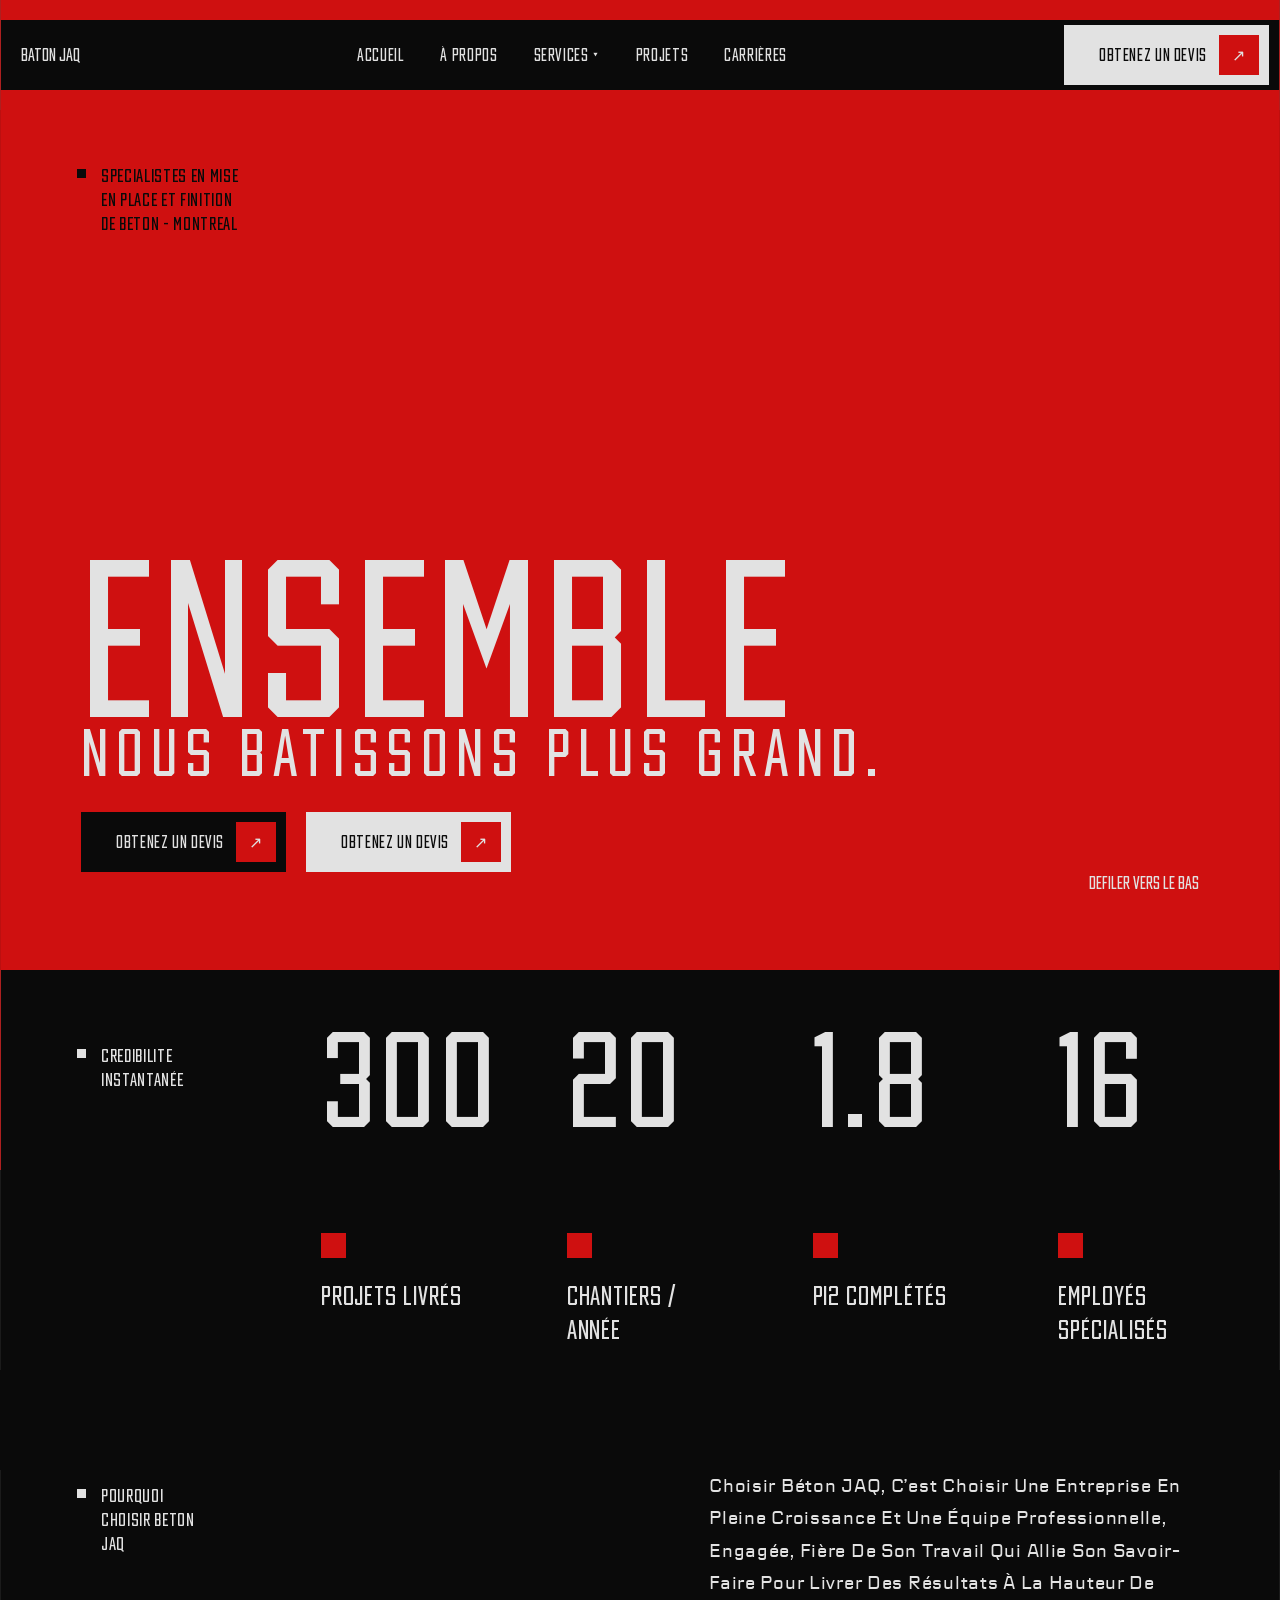
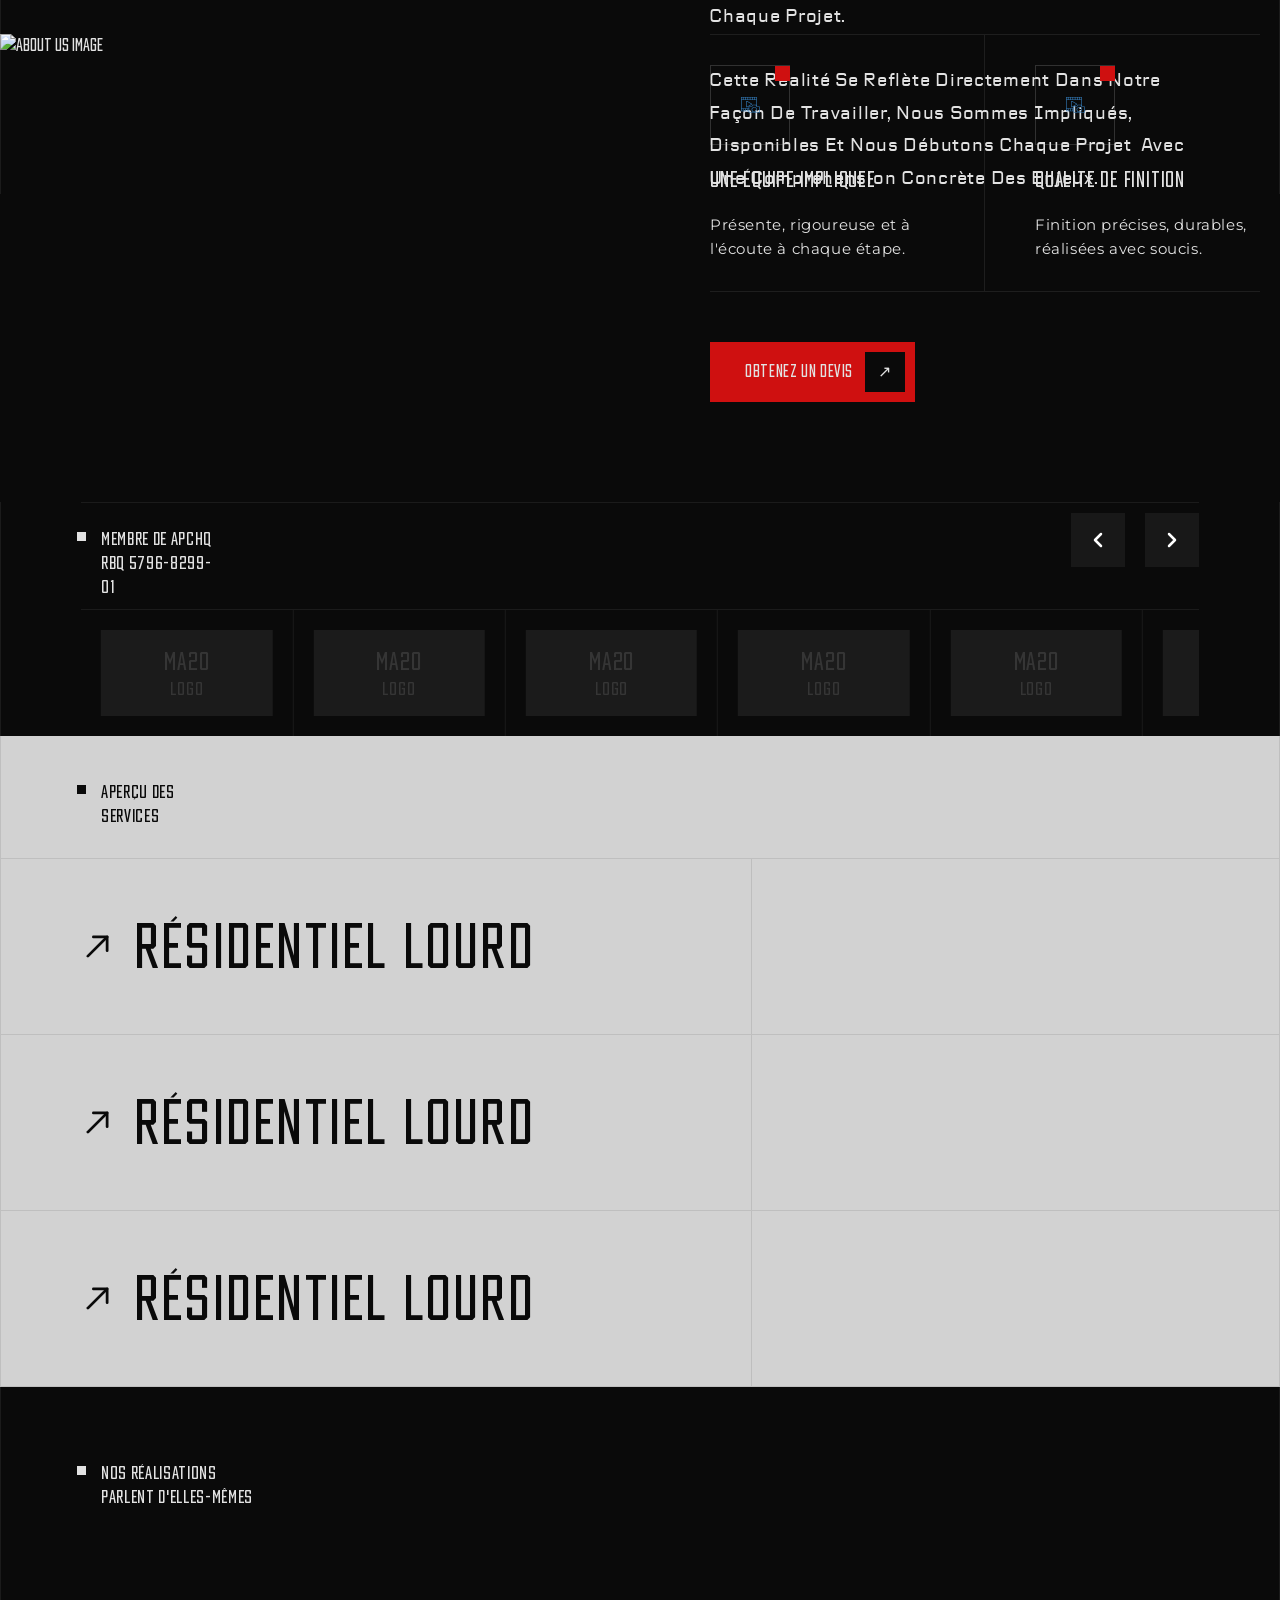
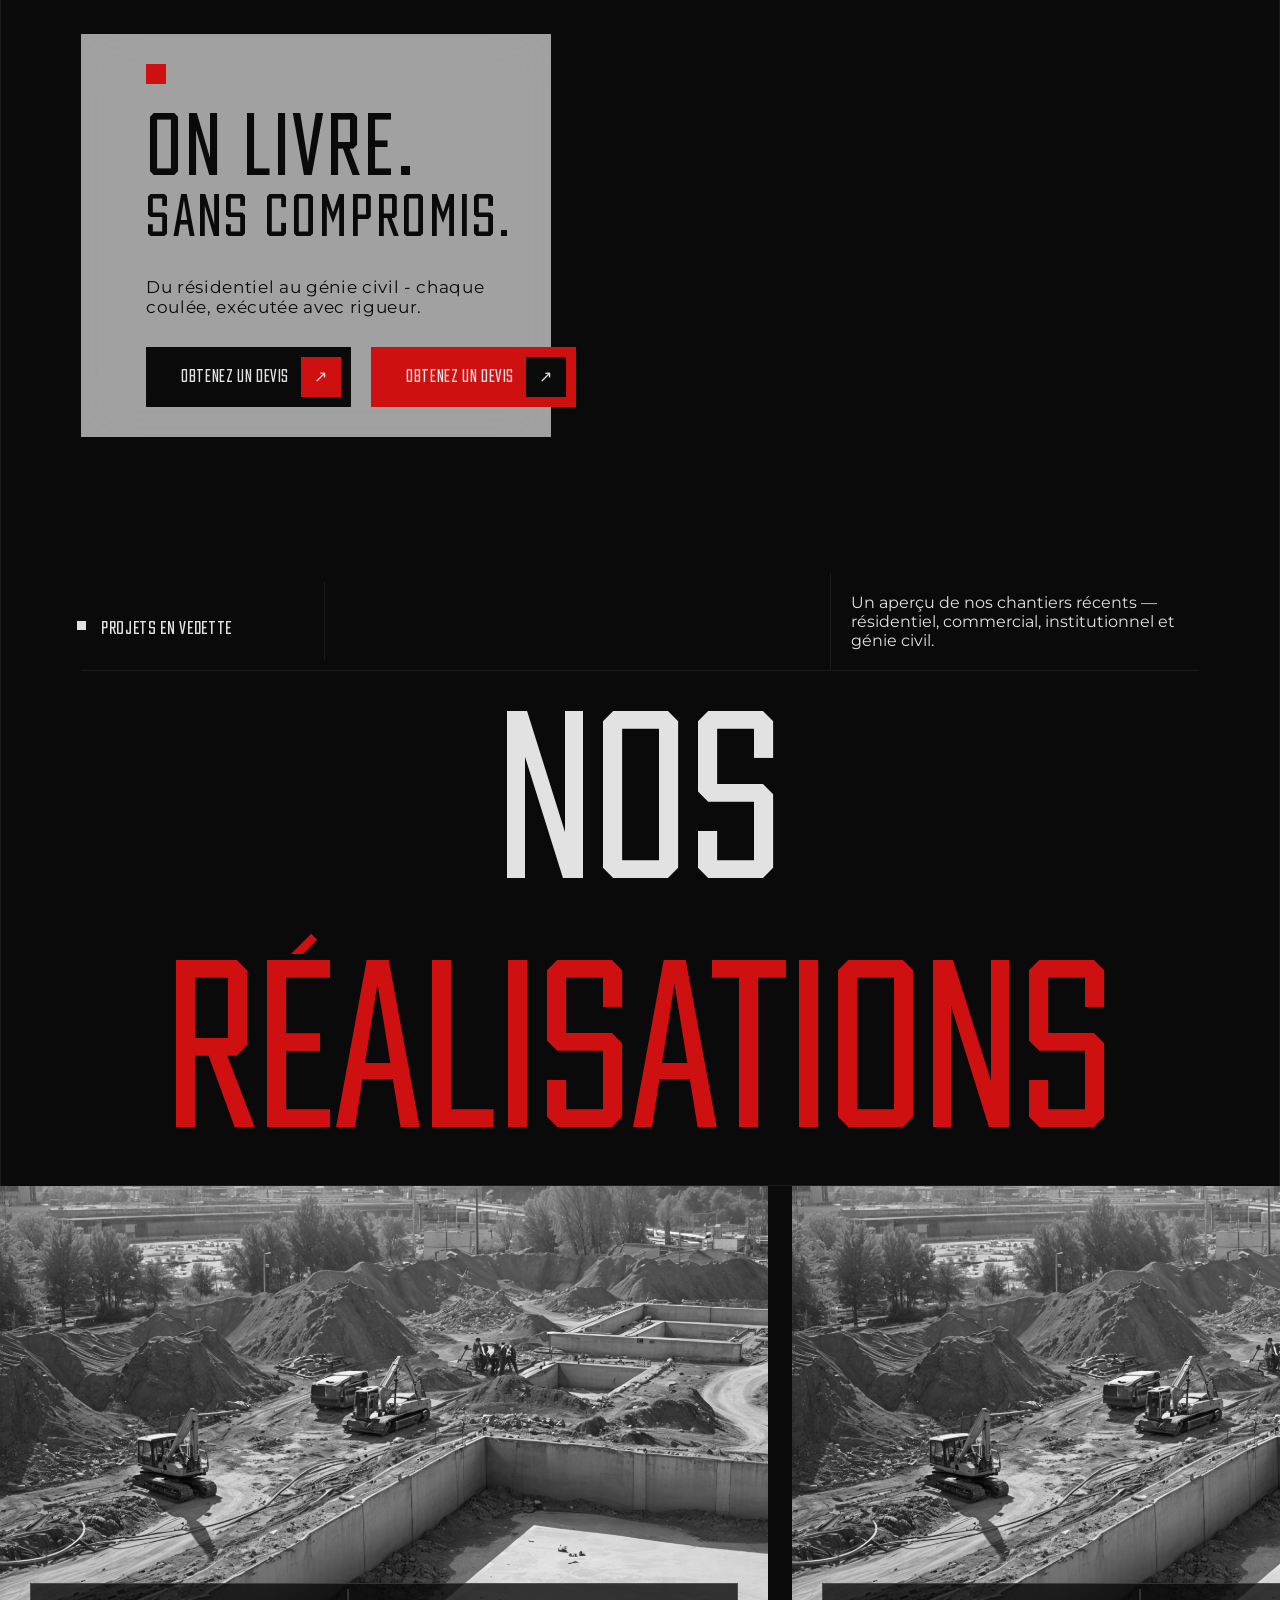
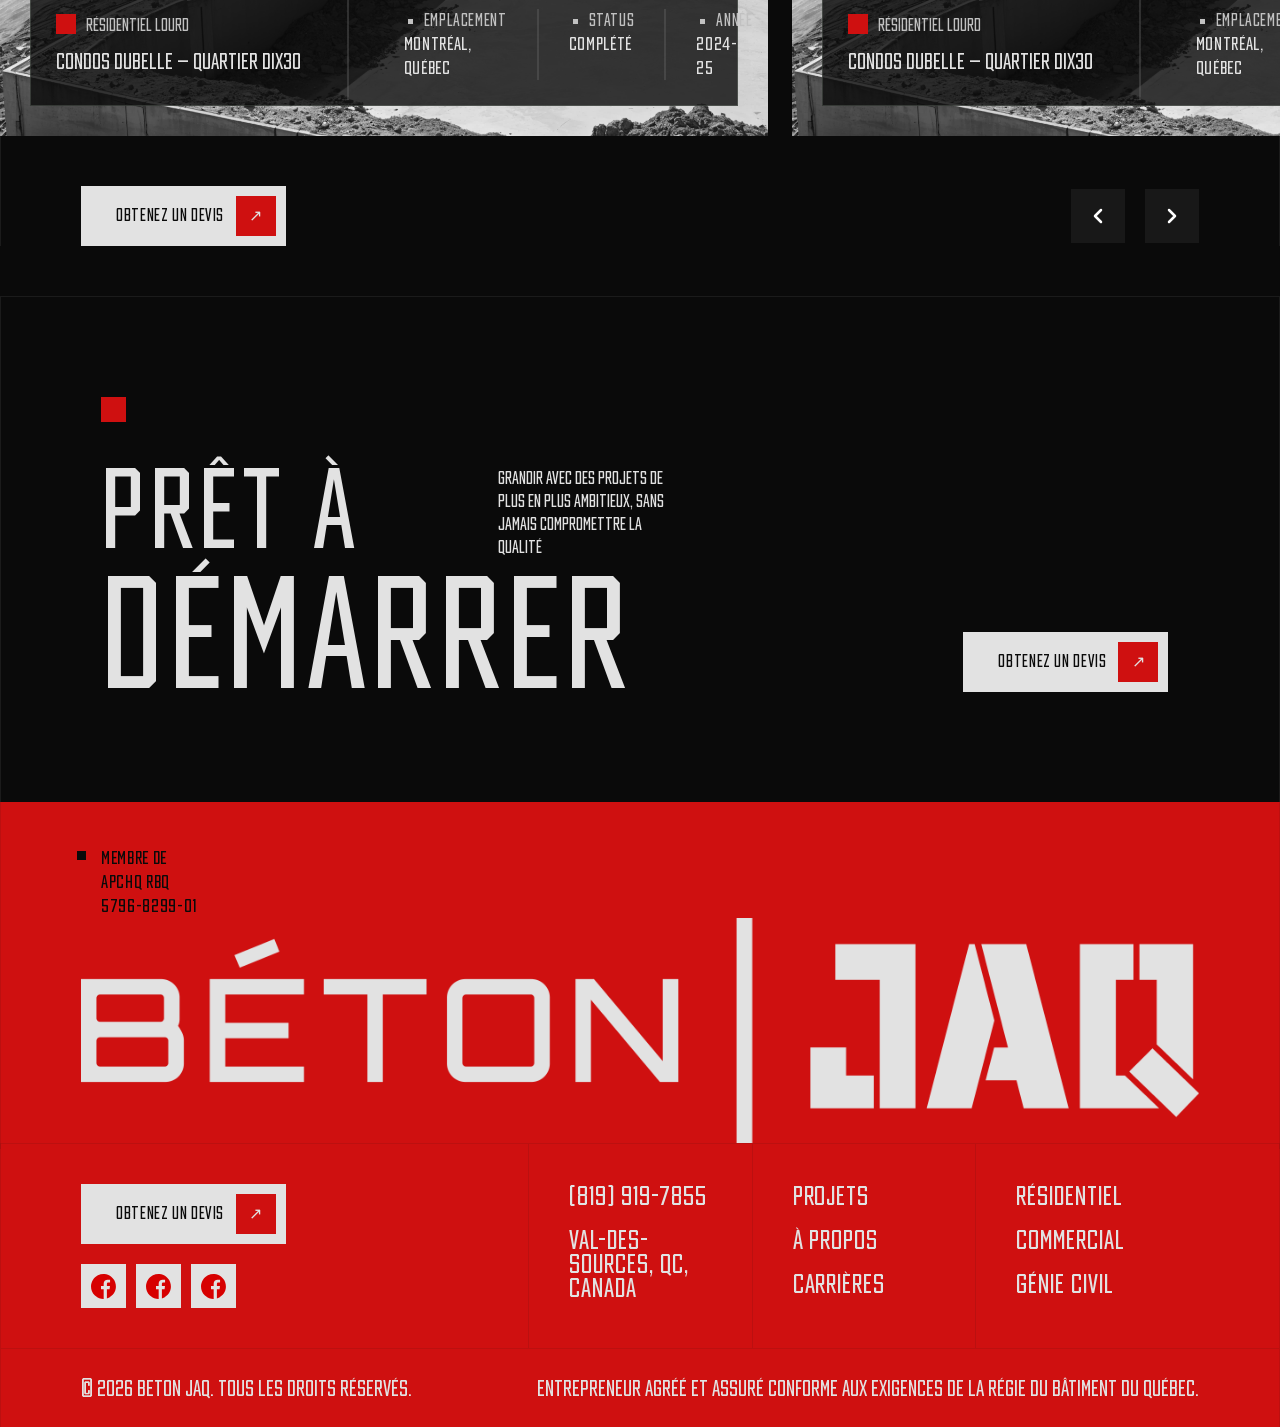
==== index.html @ 0cc5e2ab "Updated" ====
<!DOCTYPE html>
<html lang="en">

<head>
    <meta charset="UTF-8">
    <meta name="viewport" content="width=device-width, initial-scale=1.0">
    <title>Baton JAQ</title>
    <script type="module"
        src="https://cdn.jsdelivr.net/gh/lekoala/formidable-elements@master/dist/count-up.min.js"></script>
    <link rel="stylesheet" href="https://cdn.jsdelivr.net/npm/@splidejs/splide@4/dist/css/splide.min.css">
    <script src="https://cdn.jsdelivr.net/npm/@splidejs/splide@4/dist/js/splide.min.js"></script>
    <link rel="stylesheet" href="css/style.css">
    <link rel="stylesheet" href="css/responsive.css">
</head>

<body>
    <!-- ===========================================
                    Header Start Here
     =========================================== -->
    <header>
        <div class="container navbar-wrapper">
            <nav class="navbar">

                <!-- Logo -->
                <div class="nav-logo">
                    BATON JAQ
                </div>

                <!-- Nav Links -->
                <ul class="nav-menu">
                    <li><a href="#">Accueil</a></li>
                    <li><a href="#">À Propos</a></li>
                    <li class="dropdown">
                        <a href="#">Services ▾</a>
                        <ul class="dropdown-menu">
                            <li><a href="#">Service 1</a></li>
                            <li><a href="#">Service 2</a></li>
                            <li><a href="#">Service 3</a></li>
                        </ul>
                    </li>
                    <li><a href="#">Projets</a></li>
                    <li><a href="#">Carrières</a></li>
                </ul>

                <!-- CTA Button -->
                <div class="nav-btn">
                    <a href="#" class="btn-devis">
                        OBTENEZ UN DEVIS
                        <span class="btn-arrow">&#8599;</span>
                    </a>
                </div>

            </nav>
        </div>
    </header>
    <!-- ===========================================
                     Header End Here
     =========================================== -->


    <!-- ===========================================
                Hero Section Start Here
     =========================================== -->
    <section class="hero">
        <div class="hero-bg"></div>
        <div class="container hero-content">
            <div class="hero-content-wrapper">
                <div>
                    <ul class="content-subtitle-wrapper">
                        <li class="content-subtitle">SPECIALISTES EN MISE EN PLACE ET FINITION DE BETON - MONTREAL</li>
                    </ul>
                </div>
                <div>
                    <h1 class="hero-title">ENSEMBLE <br><span style="font-size: var(--font-hero-second)">NOUS BATISSONS
                            PLUS GRAND.</span>
                    </h1>
                    <div class="hero-btn-wrapper">
                        <a href="#" class="btn-devis var-black">
                            OBTENEZ UN DEVIS
                            <span class="btn-arrow">&#8599;</span>
                        </a>
                        <a href="#" class="btn-devis">
                            OBTENEZ UN DEVIS
                            <span class="btn-arrow">&#8599;</span>
                        </a>
                    </div>
                </div>
            </div>
            <div class="hero-scroll-down">
                DEFILER VERS LE BAS
            </div>
        </div>
    </section>
    <!-- ===========================================
                Hero Section End Here
     =========================================== -->




    <!-- ===========================================
                Counter Section Start Here
     =========================================== -->
    <section class="counter">
        <div class="container">
            <div class="counter-wrapper-box">
                <div class="counter-content">
                    <ul class="content-subtitle-wrapper">
                        <li class="content-subtitle">CREDIBILITE INSTANTANÉE</li>
                    </ul>
                </div>
                <div class="counter-box">
                    <div class="counter-item-box">
                        <count-up data-suffix="+" data-duration="2">300</count-up>
                        <div class="counter-item-content">
                            <div class="counter-shape"></div>
                            <div class="counter-text">PROJETS LIVRÉS</div>
                        </div>
                    </div>
                    <div class="counter-item-box">
                        <count-up data-suffix="+" data-duration="2">20</count-up>
                        <div class="counter-item-content">
                            <div class="counter-shape"></div>
                            <div class="counter-text">CHANTIERS / ANNÉE</div>
                        </div>
                    </div>
                    <div class="counter-item-box">
                        <count-up data-suffix="M" data-duration="2">1.8</count-up>
                        <div class="counter-item-content">
                            <div class="counter-shape"></div>
                            <div class="counter-text">PI2 COMPLÉTÉS</div>
                        </div>

                    </div>
                    <div class="counter-item-box">
                        <count-up data-duration="2">16</count-up>
                        <div class="counter-item-content">
                            <div class="counter-shape"></div>
                            <div class="counter-text">EMPLOYÉS SPÉCIALISÉS</div>
                        </div>
                    </div>
                </div>
    </section>
    <!-- ===========================================
                Counter Section End Here
     =========================================== -->


    <!-- ===========================================
                About Us Section Start Here
     =========================================== -->
    <section class="about-us-top">
        <div class="container">
            <div class="about-us-top-content-wrapper">
                <ul class="content-subtitle-wrapper">
                    <li class="content-subtitle">POURQUOI CHOISIR BETON JAQ</li>
                </ul>
                <p class="about-us-text">
                    Choisir Béton JAQ, c’est choisir une entreprise en pleine croissance et une équipe professionnelle,
                    engagée, fière de son travail qui allie son savoir-faire pour livrer des résultats à la hauteur de
                    chaque projet.<br><br>

                    Cette réalité se reflète directement dans notre façon de travailler, nous sommes impliqués,
                    disponibles et nous débutons chaque projet  avec une compréhension concrète des enjeux.
                </p>
            </div>
        </div>
    </section>
    <section class="about-us-bottom">
        <div class="about-us-image-wrapper">
            <img src="https://images.unsplash.com/photo-1504307651254-35680f356dfd?w=1400&q=80" alt="About Us Image">
            <div class="about-us-bottom-comtent-wrapper">
                <div class="about-icon-box-wrapper">
                    <div class="about-icon-box-item left-side">
                        <div class="about-icon-box-icon">
                            <div class="icon-box-shape"></div>
                            <img src="/media/icon.svg" alt="" class="iocn-box-svg">
                        </div>

                        <h3 class="about-icon-box-title">UNE ÉQUIPE IMPLIQUEE</h3>
                        <p class="about-icon-box-text">Présente, rigoureuse et à l'écoute à chaque étape.</p>
                    </div>
                    <div class="about-icon-box-item right-side">
                        <div class="about-icon-box-icon">
                            <div class="icon-box-shape"></div>
                            <img src="/media/icon.svg" alt="" class="iocn-box-svg">
                        </div>

                        <h3 class="about-icon-box-title">QUALITE DE FINITION</h3>
                        <p class="about-icon-box-text">Finition précises, durables, réalisées avec soucis.</p>
                    </div>
                </div>
                <a href="#" class="btn-devis var-red">
                    OBTENEZ UN DEVIS
                    <span class="btn-arrow">&#8599;</span>
                </a>
            </div>

        </div>
    </section>
    <!-- ===========================================
                Member Section End Here
     =========================================== -->



    <!-- ===========================================
                Member Section Start Here
     =========================================== -->
    <section class="member">
        <div class="container member-slider-wrapper">
            <div class="member-content">
                <ul class="content-subtitle-wrapper">
                    <li class="content-subtitle">MEMBRE DE APCHQ RBQ 5796-8299-01</li>
                </ul>
                <div class="member-slider-arrow">
                    <div class="member-slide-prev-arrow">
                        <svg xmlns="http://www.w3.org/2000/svg" width="24" height="24" viewBox="0 0 24 24" fill="none"
                            stroke="white" stroke-width="2.5" stroke-linecap="round" stroke-linejoin="round">
                            <polyline points="15 18 9 12 15 6"></polyline>
                        </svg>
                    </div>
                    <div class="member-slide-next-arrow">
                        <svg xmlns="http://www.w3.org/2000/svg" width="24" height="24" viewBox="0 0 24 24" fill="none"
                            stroke="white" stroke-width="2.5" stroke-linecap="round" stroke-linejoin="round">
                            <polyline points="9 18 15 12 9 6"></polyline>
                        </svg>
                    </div>
                </div>
            </div>
            <!-- Splide Slide start Here -->
            <div class="splide member-slider">
                <!-- Splide Track -->
                <div class="splide__track">
                    <!-- Splide List -->
                    <div class="splide__list">
                        <!-- Splide Items 1 -->
                        <div class="splide__slide member-slide-item-border">
                            <div class="member-slide-item">
                                MA20 <br> <span style="font-size: var(--font-subtitle);">LOGO</span>
                            </div>
                        </div>
                        <!-- Splide Items 1 -->
                        <div class="splide__slide member-slide-item-border">
                            <div class="member-slide-item">
                                MA20 <br> <span style="font-size: var(--font-subtitle);">LOGO</span>
                            </div>
                        </div>
                        <!-- Splide Items 1 -->
                        <div class="splide__slide member-slide-item-border">
                            <div class="member-slide-item">
                                MA20 <br> <span style="font-size: var(--font-subtitle);">LOGO</span>
                            </div>
                        </div>
                        <!-- Splide Items 1 -->
                        <div class="splide__slide member-slide-item-border">
                            <div class="member-slide-item">
                                MA20 <br> <span style="font-size: var(--font-subtitle);">LOGO</span>
                            </div>
                        </div>
                        <!-- Splide Items 1 -->
                        <div class="splide__slide member-slide-item-border">
                            <div class="member-slide-item">
                                MA20 <br> <span style="font-size: var(--font-subtitle);">LOGO</span>
                            </div>
                        </div>
                        <!-- Splide Items 1 -->
                        <div class="splide__slide member-slide-item-border">
                            <div class="member-slide-item">
                                MA20 <br> <span style="font-size: var(--font-subtitle);">LOGO</span>
                            </div>
                        </div>
                        <!-- Splide Items 1 -->
                        <div class="splide__slide member-slide-item-border">
                            <div class="member-slide-item">
                                MA20 <br> <span style="font-size: var(--font-subtitle);">LOGO</span>
                            </div>
                        </div>
                        <!-- Splide Items 1 -->
                        <div class="splide__slide member-slide-item-border">
                            <div class="member-slide-item">
                                MA20 <br> <span style="font-size: var(--font-subtitle);">LOGO</span>
                            </div>
                        </div>
                    </div>
                </div>
            </div>
        </div>
    </section>
    <!-- ===========================================
                Member Section End Here
     =========================================== -->



    <!-- ===========================================
                Services Section Start Here
     =========================================== -->
    <section class="services">
        <div class="container service-wrapper">
            <ul class="content-subtitle-wrapper">
                <li class="content-subtitle">APERÇU DES SERVICES</li>
            </ul>
            <div class="services-item-wrapper">
                <div class="services-item">
                    <div class="service-item-title">
                        <svg xmlns="http://www.w3.org/2000/svg" width="33" height="33" viewBox="0 0 24 24" fill="none"
                            stroke="#333" stroke-width="2" stroke-linecap="round" stroke-linejoin="round">
                            <line x1="5" y1="19" x2="19" y2="5"></line>
                            <polyline points="9 5 19 5 19 15"></polyline>
                        </svg>
                        <div class="service-title">
                            RÉSIDENTIEL LOURD
                        </div>
                    </div>
                    <div class="service-item-content">
                        <div class="service-item-img">
                            <img src="https://images.unsplash.com/photo-1504307651254-35680f356dfd?w=1400&q=80" alt="">
                        </div>
                        <div class="service-content">
                            <p>Nous réalisons des projets de construction en béton pour des structures de 6 étages et
                                moins.</p>
                            <a href="#" class="btn-devis var-red">
                                OBTENEZ UN DEVIS
                                <span class="btn-arrow">&#8599;</span>
                            </a>
                        </div>
                    </div>
                </div>
                <div class="services-item">
                    <div class="service-item-title">
                        <svg xmlns="http://www.w3.org/2000/svg" width="33" height="33" viewBox="0 0 24 24" fill="none"
                            stroke="#333" stroke-width="2" stroke-linecap="round" stroke-linejoin="round">
                            <line x1="5" y1="19" x2="19" y2="5"></line>
                            <polyline points="9 5 19 5 19 15"></polyline>
                        </svg>
                        <div class="service-title">
                            RÉSIDENTIEL LOURD
                        </div>
                    </div>
                    <div class="service-item-content">
                        <div class="service-item-img">
                            <img src="https://images.unsplash.com/photo-1504307651254-35680f356dfd?w=1400&q=80" alt="">
                        </div>
                        <div class="service-content">
                            <p>Nous réalisons des projets de construction en béton pour des structures de 6 étages et
                                moins.</p>
                            <a href="#" class="btn-devis var-red">
                                OBTENEZ UN DEVIS
                                <span class="btn-arrow">&#8599;</span>
                            </a>
                        </div>
                    </div>
                </div>
                <div class="services-item">
                    <div class="service-item-title">
                        <svg xmlns="http://www.w3.org/2000/svg" width="33" height="33" viewBox="0 0 24 24" fill="none"
                            stroke="#333" stroke-width="2" stroke-linecap="round" stroke-linejoin="round">
                            <line x1="5" y1="19" x2="19" y2="5"></line>
                            <polyline points="9 5 19 5 19 15"></polyline>
                        </svg>
                        <div class="service-title">
                            RÉSIDENTIEL LOURD
                        </div>
                    </div>
                    <div class="service-item-content">
                        <div class="service-item-img">
                            <img src="https://images.unsplash.com/photo-1504307651254-35680f356dfd?w=1400&q=80" alt="">
                        </div>
                        <div class="service-content">
                            <p>Nous réalisons des projets de construction en béton pour des structures de 6 étages et
                                moins.</p>
                            <a href="#" class="btn-devis var-red">
                                OBTENEZ UN DEVIS
                                <span class="btn-arrow">&#8599;</span>
                            </a>
                        </div>
                    </div>
                </div>
            </div>
        </div>
    </section>
    <!-- ===========================================
                Services Section End Here
     =========================================== -->



    <!-- ===========================================
               Achievements Section Start Here
     =========================================== -->
    <section class="achievements">
        <div class="container achievements-wrapper">
            <ul class="content-subtitle-wrapper">
                <li class="content-subtitle">NOS RÉALISATIONS PARLENT D'ELLES-MÊMES</li>
            </ul>
            <div class="achievements-card">
                <div class="achievements-card-shape"></div>
                <h2>ON LIVRE.<br><span style="font-size: var(--font-achievements-title-2);"> SANS COMPROMIS.</span></h2>
                <p>Du résidentiel au génie civil - chaque coulée, exécutée avec rigueur.</p>
                <div class="hero-btn-wrapper">
                    <a href="#" class="btn-devis var-black">
                        OBTENEZ UN DEVIS
                        <span class="btn-arrow">&#8599;</span>
                    </a>
                    <a href="#" class="btn-devis var-red">
                        OBTENEZ UN DEVIS
                        <span class="btn-arrow">&#8599;</span>
                    </a>
                </div>
            </div>
        </div>
    </section>
    <!-- ===========================================
               Achievements Section End Here
     =========================================== -->



    <!-- ===========================================
               Project Section Start Here
     =========================================== -->

    <section class="projects">
        <div class="container project-wrapper">
            <div class="content-wrapper">
                <div class="project-content-upper">
                    <ul class="content-subtitle-wrapper">
                        <li class="content-subtitle">PROJETS EN VEDETTE</li>
                    </ul>
                    <p>
                        Un aperçu de nos chantiers récents — résidentiel, commercial, institutionnel et génie civil.
                    </p>
                </div>
                <div class="project-content-title">
                    NOS <span style="color: var(--color-primary);">RÉALISATIONS</spans>
                </div>
            </div>
        </div>
    </section>
    <section class="projects-slide">
        <div class="project-wrapper-slider">
            <!-- Splide Project Slide start Here -->
            <div class="splide project-slider">
                <!-- Splide Track -->
                <div class="splide__track">
                    <!-- Splide List -->
                    <div class="splide__list">
                        <!-- Splide Items 1 -->
                        <div class="splide__slide project-slide-item">
                            <div class="project-detail-content-wrapper">
                                <div class="project-details-btn"></div>
                                <div class="project-details">
                                    <div class="project-details-right">
                                        <div class="project-details-subtitle">
                                            <div class="achievements-card-shape"></div>
                                            <p class="project-details-subtitle-text">RÉSIDENTIEL LOURD</p>
                                        </div>
                                        <h3>Condos Dubelle — Quartier DIX30</h3>
                                    </div>
                                    <div class="project-details-left">
                                        <div class="project-details-left-item">
                                            <ul class="content-subtitle-wrapper">
                                                <li class="content-subtitle">Emplacement</li>
                                            </ul>
                                            <h4>MontrÉal, QuÉbec</h4>
                                        </div>
                                        <div class="project-details-left-item">
                                            <ul class="content-subtitle-wrapper">
                                                <li class="content-subtitle">Status</li>
                                            </ul>
                                            <h4>ComplÉTÉ</h4>
                                        </div>
                                        <div class="project-details-left-item">
                                            <ul class="content-subtitle-wrapper">
                                                <li class="content-subtitle">Année</li>
                                            </ul>
                                            <h4>2024-25</h4>
                                        </div>
                                    </div>
                                </div>
                            </div>

                        </div>
                        <div class="splide__slide project-slide-item">
                            <div class="project-detail-content-wrapper">
                                <div class="project-details-btn"></div>
                                <div class="project-details">
                                    <div class="project-details-right">
                                        <div class="project-details-subtitle">
                                            <div class="achievements-card-shape"></div>
                                            <p class="project-details-subtitle-text">RÉSIDENTIEL LOURD</p>
                                        </div>
                                        <h3>Condos Dubelle — Quartier DIX30</h3>
                                    </div>
                                    <div class="project-details-left">
                                        <div class="project-details-left-item">
                                            <ul class="content-subtitle-wrapper">
                                                <li class="content-subtitle">Emplacement</li>
                                            </ul>
                                            <h4>MontrÉal, QuÉbec</h4>
                                        </div>
                                        <div class="project-details-left-item">
                                            <ul class="content-subtitle-wrapper">
                                                <li class="content-subtitle">Status</li>
                                            </ul>
                                            <h4>ComplÉTÉ</h4>
                                        </div>
                                        <div class="project-details-left-item">
                                            <ul class="content-subtitle-wrapper">
                                                <li class="content-subtitle">Année</li>
                                            </ul>
                                            <h4>2024-25</h4>
                                        </div>
                                    </div>
                                </div>
                            </div>

                        </div>
                        <div class="splide__slide project-slide-item">
                            <div class="project-detail-content-wrapper">
                                <div class="project-details-btn"></div>
                                <div class="project-details">
                                    <div class="project-details-right">
                                        <div class="project-details-subtitle">
                                            <div class="achievements-card-shape"></div>
                                            <p class="project-details-subtitle-text">RÉSIDENTIEL LOURD</p>
                                        </div>
                                        <h3>Condos Dubelle — Quartier DIX30</h3>
                                    </div>
                                    <div class="project-details-left">
                                        <div class="project-details-left-item">
                                            <ul class="content-subtitle-wrapper">
                                                <li class="content-subtitle">Emplacement</li>
                                            </ul>
                                            <h4>MontrÉal, QuÉbec</h4>
                                        </div>
                                        <div class="project-details-left-item">
                                            <ul class="content-subtitle-wrapper">
                                                <li class="content-subtitle">Status</li>
                                            </ul>
                                            <h4>ComplÉTÉ</h4>
                                        </div>
                                        <div class="project-details-left-item">
                                            <ul class="content-subtitle-wrapper">
                                                <li class="content-subtitle">Année</li>
                                            </ul>
                                            <h4>2024-25</h4>
                                        </div>
                                    </div>
                                </div>
                            </div>
                        </div>
                    </div>
                </div>
            </div>
            <div class="container project-slide-arrow">
                <a href="#" class="btn-devis">
                    OBTENEZ UN DEVIS
                    <span class="btn-arrow">&#8599;</span>
                </a>
                <div class="member-slider-arrow">
                    <div class="project-slider-prev-arrow">
                        <svg xmlns="http://www.w3.org/2000/svg" width="24" height="24" viewBox="0 0 24 24" fill="none"
                            stroke="white" stroke-width="2.5" stroke-linecap="round" stroke-linejoin="round">
                            <polyline points="15 18 9 12 15 6"></polyline>
                        </svg>
                    </div>
                    <div class="project-slider-next-arrow">
                        <svg xmlns="http://www.w3.org/2000/svg" width="24" height="24" viewBox="0 0 24 24" fill="none"
                            stroke="white" stroke-width="2.5" stroke-linecap="round" stroke-linejoin="round">
                            <polyline points="9 18 15 12 9 6"></polyline>
                        </svg>
                    </div>
                </div>
            </div>
    </section>
    <!-- ===========================================
               Project Section End Here
     =========================================== -->




    <!-- ===========================================
               Footer CTA Section Start Here
     =========================================== -->

    <section class="footer-cta">
        <div class="container footer-cta-wrapper">
            <div class="footer-cta-content-wrapper">
                <div class="counter-shape"></div>
                <div class="footer-cta-title"><span style="font-size:100px" ;">Prêt à</span> <br>démarrer</div>
                <p>Grandir avec des projets de plus en plus ambitieux, sans jamais compromettre la qualité</p>
            </div>
            <div class="footer-cta-btn">
                <a href="#" class="btn-devis">
                    OBTENEZ UN DEVIS
                    <span class="btn-arrow">&#8599;</span>
                </a>
            </div>
        </div>
    </section>

    <!-- ===========================================
               Footer CTA Section End Here
     =========================================== -->


    <footer class="footer">
        <div class="footer-upper-wrapper">
            <div class="container footer-logo-wrapper">
                <ul class="content-subtitle-wrapper">
                    <li class="content-subtitle">MEMBRE DE APCHQ RBQ 5796-8299-01</li>
                </ul>
                <img src="media/img/white-logo.png" alt="Footer Logo" class="footer-logo">
            </div>
        </div>
        <div class="footer-middle-wrapper">
            <div class="container">
                <div class="footer-middel-btn">
                    <a href="#" class="btn-devis">
                        OBTENEZ UN DEVIS
                        <span class="btn-arrow">&#8599;</span>
                    </a>
                    <div class="footer-middle-social-icon">
                        <a href="#" class="facebook">
                            <svg width="25" height="25" viewBox="0 0 36 36" fill="none"
                                xmlns="http://www.w3.org/2000/svg">
                                <path
                                    d="M0 17.929C0.00075303 14.5957 0.930526 11.3285 2.68499 8.49425C4.43945 5.65998 6.94918 3.37078 9.9324 1.88363C12.9156 0.396484 16.2543 -0.22973 19.5737 0.0752079C22.893 0.380145 26.0616 1.60424 28.724 3.61003C31.3863 5.61581 33.437 8.32346 34.6457 11.4299C35.8544 14.5364 36.1733 17.9189 35.5667 21.1966C34.9602 24.4742 33.4521 27.5179 31.2117 29.9861C28.9713 32.4543 26.0874 34.2488 22.8836 35.169V21.8934H26.7533L27.3348 17.4018H22.8845V14.5435C22.8845 13.2486 23.2488 12.3655 25.1072 12.3655H27.4603V8.35876C26.3136 8.23554 25.161 8.17644 24.0077 8.18271C20.5891 8.18271 18.2503 10.27 18.2503 14.102V17.4055H14.3965V21.8952H18.2503V35.8492C18.1465 35.8577 18.0388 35.8575 17.9349 35.8575C13.1793 35.858 8.61825 33.9695 5.25487 30.6074C1.89149 27.2452 0.00125146 22.6847 0 17.929Z"
                                    fill="#D70000" />
                            </svg>
                        </a>
                        <a href="#" class="facebook">
                            <svg width="25" height="25" viewBox="0 0 36 36" fill="none"
                                xmlns="http://www.w3.org/2000/svg">
                                <path
                                    d="M0 17.929C0.00075303 14.5957 0.930526 11.3285 2.68499 8.49425C4.43945 5.65998 6.94918 3.37078 9.9324 1.88363C12.9156 0.396484 16.2543 -0.22973 19.5737 0.0752079C22.893 0.380145 26.0616 1.60424 28.724 3.61003C31.3863 5.61581 33.437 8.32346 34.6457 11.4299C35.8544 14.5364 36.1733 17.9189 35.5667 21.1966C34.9602 24.4742 33.4521 27.5179 31.2117 29.9861C28.9713 32.4543 26.0874 34.2488 22.8836 35.169V21.8934H26.7533L27.3348 17.4018H22.8845V14.5435C22.8845 13.2486 23.2488 12.3655 25.1072 12.3655H27.4603V8.35876C26.3136 8.23554 25.161 8.17644 24.0077 8.18271C20.5891 8.18271 18.2503 10.27 18.2503 14.102V17.4055H14.3965V21.8952H18.2503V35.8492C18.1465 35.8577 18.0388 35.8575 17.9349 35.8575C13.1793 35.858 8.61825 33.9695 5.25487 30.6074C1.89149 27.2452 0.00125146 22.6847 0 17.929Z"
                                    fill="#D70000" />
                            </svg>
                        </a>
                        <a href="#" class="facebook">
                            <svg width="25" height="25" viewBox="0 0 36 36" fill="none"
                                xmlns="http://www.w3.org/2000/svg">
                                <path
                                    d="M0 17.929C0.00075303 14.5957 0.930526 11.3285 2.68499 8.49425C4.43945 5.65998 6.94918 3.37078 9.9324 1.88363C12.9156 0.396484 16.2543 -0.22973 19.5737 0.0752079C22.893 0.380145 26.0616 1.60424 28.724 3.61003C31.3863 5.61581 33.437 8.32346 34.6457 11.4299C35.8544 14.5364 36.1733 17.9189 35.5667 21.1966C34.9602 24.4742 33.4521 27.5179 31.2117 29.9861C28.9713 32.4543 26.0874 34.2488 22.8836 35.169V21.8934H26.7533L27.3348 17.4018H22.8845V14.5435C22.8845 13.2486 23.2488 12.3655 25.1072 12.3655H27.4603V8.35876C26.3136 8.23554 25.161 8.17644 24.0077 8.18271C20.5891 8.18271 18.2503 10.27 18.2503 14.102V17.4055H14.3965V21.8952H18.2503V35.8492C18.1465 35.8577 18.0388 35.8575 17.9349 35.8575C13.1793 35.858 8.61825 33.9695 5.25487 30.6074C1.89149 27.2452 0.00125146 22.6847 0 17.929Z"
                                    fill="#D70000" />
                            </svg>
                        </a>
                    </div>
                </div>
                <div class="footer-middle-content">
                    <div class="footer-middle-item">
                        <p>(819) 919-7855</p>
                        <p>VAL-DES-SOURCES, QC, CANADA</p>
                    </div>
                    <div class="footer-middle-item">
                        <p>PROJETS</p>
                        <p>À PROPOS</p>
                        <p>CARRIÈRES</p>
                    </div>
                    <div class="footer-middle-item">
                        <p>RÉSIDENTIEL </p>
                        <p>COMMERCIAL</p>
                        <p>GÉNIE CIVIL</p>
                    </div>
                </div>
            </div>
        </div>
        <div class=" container footer-bottom-wrapper">
            <p>© 2026 BETON JAQ. TOUS LES DROITS RÉSERVÉS.</p>
            <p>Entrepreneur agréé et assuré conforme aux exigences de la Régie du bâtiment du Québec.</p>
        </div>
    </footer>
    <script src="js/main.js"></script>
</body>

</html>
---- css/style.css ----
@font-face {
    font-family: 'WinterSans';
    src: url('../fonts/Winner-Sans-Cond-Regular.woff2') format('woff2');
    font-weight: normal;
    font-style: normal;
}

@font-face {
    font-family: 'TT Lakes Neue Trial';
    src: url('../fonts/tt-lakes-neue-trial.medium.woff2') format('woff2');
    font-weight: normal;
    font-style: normal;
}

@font-face {
    font-family: 'Montserrat';
    src: url('../fonts/Montserrat-VariableFont_wght.woff2') format('woff2');
    font-weight: normal;
    font-style: normal;
}

*,
*::before,
*::after {
    box-sizing: border-box;
    margin: 0;
    padding: 0;
}

:root {
    --color-primary: #cf1010;
    --color-secondary: #0a0a0a;
    --color-text: #e2e2e2;
    --color-slide-box: #1b1b1b;
    --color-slide-text: #353535;
    --color-slide-arrow: #181818;
    --color-container-bg: #D2D2D2;
    --color-project-detail-subtitle: #C1C1C1;
    --color-projects-details: rgb(107, 107, 107, 0.37);
    --color-border-line: rgba(24, 24, 24, 0.10);
    --color-border-line-2: rgba(132, 132, 132, 0.17);
    --color-border-line-3: rgba(107, 107, 107, 0.18);
    --color-icon-border: rgba(186, 186, 186, 0.22);
    --font-primary: 'WinterSans', sans-serif;
    --font-text: 'Montserrat', sans-serif;
    --font-btn: clamp(14px, calc(14px + (16 - 14) * ((100vw - 375px) / (1440 - 375))), 16px);
    --font-subtitle: clamp(15px, calc(15px + (17 - 15) * ((100vw - 375px) / (1440 - 375))), 17px);
    --font-subtitle-marker: clamp(25px, calc(25px + (30 - 25) * ((100vw - 375px) / (1440 - 375))), 30px);
    --font-hero-main: clamp(60px, calc(60px + (220 - 60) * ((100vw - 375px) / (1440 - 375))), 220px);
    --font-hero-second: clamp(36px, calc(36px + (72 - 36) * ((100vw - 375px) / (1440 - 375))), 58px);
    --font-counter-numbers: clamp(50px, calc(50px + (130 - 50) * ((100vw - 375px) / (1440 - 375))), 130px);
    --font-counter-text: clamp(18px, calc(18px + (25 - 18) * ((100vw - 375px) / (1440 - 375))), 25px);
    --font-card-title: clamp(18px, calc(18px + (20 - 18) * ((100vw - 375px) / (1440 - 375))), 20px);
    --font-card-text: clamp(13px, calc(15px + (15 - 13) * ((100vw - 375px) / (1440 - 375))), 15px);
    --font-slide-text: clamp(13px, calc(20px + (23 - 20) * ((100vw - 375px) / (1440 - 375))), 23px);
    --font-service-title: clamp(25px, calc(25px + (61 - 25) * ((100vw - 375px) / (1440 - 375))), 61px);
    --font-achievements-title: clamp(30px, calc(30px + (85 - 30) * ((100vw - 375px) / (1440 - 375))), 85px);
    --font-achievements-title-2: clamp(20px, calc(20px + (58 - 20) * ((100vw - 375px) / (1440 - 375))), 58px);
}





html {
    scroll-behavior: smooth;
}

body {
    background: var(--color-secondary);
    color: var(--color-text);
    overflow-x: hidden;
    font-family: var(--font-primary);
}

.container {
    max-width: 1440px;
    margin: 0 auto;
    padding: 0px 20px;
    border-left: 1px solid var(--color-border-line-3);
    border-right: 1px solid var(--color-border-line-3);
}





/* ===========================================
              Navbar Styling Start Here
=========================================== */
header {
    position: relative;
    background: transparent;
    z-index: 1000;
}

.navbar-wrapper {
    padding: 20px 0px;

}

.navbar {
    display: flex;
    align-items: center;
    justify-content: space-between;
    height: 70px;
    position: relative;
    background: var(--color-secondary);
    padding: 20px 10px 20px 20px;
    margin: 0;
}

/* ── Logo ── */
.nav-logo {
    display: flex;
    align-items: center;
    padding: 0;
    height: 100%;
    gap: 6px;
    flex-shrink: 0;
    color: var(--color-text);
}

/* ── Nav Menu ── */
.nav-menu {
    list-style: none;
    display: flex;
    align-items: center;
    gap: 36px;
    margin: 0 auto;
    padding: 0 40px;
}

.nav-menu a {
    text-decoration: none;
    color: var(--color-text);
    font-size: var(--font-btn);
    font-weight: 400;
    letter-spacing: 0.04em;
    text-transform: uppercase;
    transition: color 0.2s;
}

.nav-menu a:hover {
    color: var(--color-primary);
}

/* ── Dropdown ── */
.dropdown {
    position: relative;
}

.dropdown-menu {
    display: none;
    position: absolute;
    top: 100%;
    left: 0;
    background-color: var(--color-primary);
    list-style: none;
    min-width: 200px;
    box-shadow: 0 8px 20px rgba(0, 0, 0, 0.5);
    z-index: 100;
    padding: 0;
}

.dropdown-menu li a {
    display: block;
    padding: 12px 20px;
    color: var(--color-text);
    font-size: var(--font-btn);
    letter-spacing: 0.04em;
    white-space: nowrap;
}

.dropdown-menu li a:hover {
    background-color: var(--color-secondary);
    color: var(--color-text);
}

.dropdown:hover .dropdown-menu {
    display: block;
}


/* ── CTA Button ── */
.btn-devis {
    display: flex;
    align-items: center;
    gap: 0;
    text-decoration: none;
    background-color: var(--color-text);
    color: var(--color-secondary);
    font-size: var(--font-btn);
    font-weight: 400;
    letter-spacing: 0.04em;
    text-transform: uppercase;
    padding: 10px 25px 10px 35px;
    white-space: nowrap;
    width: fit-content;
    clip-path: shape(from 10px 0%,
            hline to 100%,
            vline to 100%,
            line to 0% 100%,
            line to 0% 10px,
            line to 10px 10px,

            close);
}

.var-black {
    background-color: var(--color-secondary) !important;
    color: var(--color-text) !important;
}

.var-red {
    background-color: var(--color-primary) !important;
    color: var(--color-text) !important;
}

.var-red .btn-arrow {
    background-color: var(--color-secondary) !important;
}

/* Red arrow box on the button */
.btn-arrow {
    display: inline-flex;
    align-items: center;
    justify-content: center;
    background-color: var(--color-primary);
    color: var(--color-text);
    font-size: var(--font-btn);
    letter-spacing: 0.04em;
    width: 40px;
    height: 40px;
    margin-left: 12px;
    margin-right: -15px;
}

/* ===========================================
           Navbar Styling End Here
=========================================== */


/* ===========================================
        Hero Section Styling Start Here
=========================================== */
.hero {
    position: relative;
    height: 130vh;
    overflow: hidden;
    display: flex;
    background: var(--color-primary);
    margin-top: -110px;
    z-index: 1;

}

.hero-bg {
    position: absolute;
    top: 0 !important;
    right: 0 !important;
    left: auto !important;
    inset: 0;
    background: url('https://images.unsplash.com/photo-1504307651254-35680f356dfd?w=1400&q=80') top right/cover no-repeat;
    filter: grayscale(100%);
    height: 70%;
    width: 70%;
}

.hero .container {
    border-left: 1px solid var(--color-border-line) !important;
    border-right: 1px solid var(--color-border-line) !important;
}

.hero-content {
    width: 100%;
    padding: 150px 80px;
    position: relative;
    z-index: 2;
}

.hero-content-wrapper {
    display: flex;
    flex-direction: column;
    justify-content: space-between;
    height: 83%;
}

.content-subtitle-wrapper {
    list-style: square !important;
    margin-left: 20px;
}

.content-subtitle {
    z-index: 2;
    font-size: var(--font-subtitle);
    font-weight: 400;
    letter-spacing: 0.04em;
    text-transform: uppercase;
    position: relative;
    color: var(--color-text);
}

.hero-content .content-subtitle {
    color: var(--color-secondary) !important;
    width: 13%;
}

.content-subtitle::marker {
    font-size: var(--font-subtitle-marker);
    letter-spacing: 0.04em;
}


.hero-title {
    font-size: var(--font-hero-main);
    font-weight: 400;
    font-family: "WinterSans", sans-serif;
    letter-spacing: 0.04em;
    text-transform: uppercase;
    color: var(--color-text);
    line-height: 0.3;
}

.hero-btn-wrapper {
    display: flex;
    align-items: center;
    gap: 20px;
    margin-top: 50px;
}

.hero-scroll-down {
    text-align: right;
    padding-bottom: 500px;
}

/* ===========================================
        Hero Section Styling End Here
=========================================== */


/* ===========================================
       Counter Section Styling Start Here
=========================================== */
.counter {
    margin-top: -200px;
    z-index: 9;
    position: relative;
}

.counter .container {
    padding: 0 !important;
}

.counter-wrapper-box {
    width: 100%;
    height: 400px;
    background: var(--color-secondary);
    padding: 60px 80px;
    display: flex;
    gap: 20px;
    clip-path: shape(from 2% 0%,
            line to 98% 0%,
            line to 98% 6%,
            line to 100% 6%,
            vline to 100%,
            hline to 0%,
            line to 0% 6%,
            line to 2% 6%,
            line to 2% 0%,
            close);
}

.counter-content {
    width: 20%;
}

.counter .content-subtitle {
    width: 45%;
}

.counter-box {
    width: 80%;
    display: flex;
    align-items: start;
    justify-content: space-between
}

.counter-item-box {
    width: fit-content;
    min-width: 28%;
}

count-up {
    font-size: var(--font-counter-numbers);
    letter-spacing: 0.04em;
    font-weight: 400;
    line-height: 0.85;
    color: var(--color-text);
}

.counter-item-content {
    display: flex;
    flex-direction: column;
    margin-top: 100px;
    gap: 20px;
}

.counter-shape {
    width: 25px;
    height: 25px;
    background-color: var(--color-primary);
    clip-path: shape(from 0% 0%,
            line to 100% 100%,
            line to 0% 100%,
            close);
}

.counter-text {
    font-size: var(--font-counter-text);
    letter-spacing: 0.04em;
    font-weight: 400;
    letter-spacing: 0.04em;
    width: 60%;
    text-transform: uppercase;
    color: var(--color-text);
}

/* ===========================================
       Counter Section Styling End Here
=========================================== */





/* ===========================================
       About Us Section Styling Start Here
=========================================== */

.about-us-top {
    margin-top: 100px;
    margin-bottom: -160px;
}

.about-us-top-content-wrapper {
    display: flex;
    gap: 20px;
    padding: 0 60px;
}

.about-us-top-content-wrapper ul {
    width: 50%;
}

.about-us-top .content-subtitle {
    width: 19%;
}

.about-us-text {
    font-size: 18px;
    line-height: 1.8;
    letter-spacing: 0.04em;
    color: var(--color-text);
    font-family: "TT Lakes Neue Trial", sans-serif;
    font-weight: 400;
    text-transform: capitalize;
    padding-left: 50px;
    width: 50%;
}

.about-us-image-wrapper {
    display: flex;
    gap: 20px;
}

.about-us-image-wrapper img {
    width: 50%;
}

.about-us-image-wrapper .about-us-bottom-comtent-wrapper {
    width: 600px;
    gap: 50px;
    display: flex;
    flex-direction: column;
    justify-content: end;
    padding-left: 50px
}

.about-icon-box-wrapper {
    border-top: 1px solid var(--color-border-line-2);
    border-bottom: 1px solid var(--color-border-line-2);
    display: flex;
}

.about-icon-box-item {
    width: 50%;
    padding: 30px 0px;
    display: flex;
    flex-direction: column;
    gap: 20px;
}

.about-icon-box-item.left-side {
    padding-right: 50px !important;
    border-right: 1px solid var(--color-border-line-2);
}

.about-icon-box-item.right-side {
    padding-left: 50px !important;
}

.about-icon-box-icon {
    border: 1px solid var(--color-icon-border);
    width: 80px;
    height: 80px;
    display: flex;
    align-items: center;
    justify-content: center;
    padding: 20px;
    position: relative;
    z-index: 2;
}

.icon-box-shape {
    width: 15px;
    height: 15px;
    position: absolute;
    top: 0px;
    right: -0.6px;
    z-index: 0;
    display: flex;
    background-color: var(--color-primary);
    clip-path: shape(from 0% 0%,
            hline to 100%,
            vline to 100%,
            close);

}

.about-icon-box-title {
    font-size: var(--font-card-title);
    font-weight: 400;
    letter-spacing: 0.04em;
    text-transform: uppercase;
    color: var(--color-text);
}

.about-icon-box-text {
    font-size: var(--font-card-text);
    font-family: "Montserrat", sans-serif;
    line-height: 1.6;
    letter-spacing: 0.04em;
    color: var(--color-text);
    font-weight: 400;
}

/* ===========================================
      About Us Section Styling End Here
=========================================== */




/* ===========================================
      Member Section Styling Start Here
=========================================== */
.member {
    padding-top: 100px;
}

.member-slider-wrapper {
    padding: 0 80px;
    display: flex;
    flex-direction: column;
    gap: 0px;
}

.member-content {
    display: flex;
    justify-content: space-between;
    padding: 10px 0px;
    border-top: 1px solid var(--color-border-line-3);
    border-bottom: 1px solid var(--color-border-line-3);
}

.member .content-subtitle-wrapper {
    width: 50%;
}

.member .content-subtitle {
    width: 20%;
}

.member-slider-arrow {
    display: flex;
    justify-content: end;
    gap: 20px;
}

.member-slide-next-arrow,
.member-slide-prev-arrow,
.project-slider-prev-arrow,
.project-slider-next-arrow {
    padding: 15px;
    display: flex;
    justify-content: center;
    align-items: center;
    height: fit-content;
    cursor: pointer;
    background-color: var(--color-slide-arrow);
}

.splide__listr {
    display: flex;
    gap: 0;
}

.member-slide-item-border {
    padding: 20px;
    margin: 0 !important;
    width: 19%;
    border-right: 1px solid var(--color-slide-box);
}

.member-slide-item {
    font-size: var(--font-slide-text);
    letter-spacing: 0.04em;
    color: var(--color-slide-text);
    padding: 15px;
    width: 100%;
    display: flex;
    flex-direction: column;
    justify-content: center;
    align-items: center;
    background-color: var(--color-slide-box);
}

/* ===========================================
      Member Section Styling End Here
=========================================== */



/* ===========================================
      Services Section Styling Start Here
=========================================== */

.service-wrapper {
    background-color: var(--color-container-bg);
    padding: 30px 0px 0px 0px;
    display: flex;
    flex-direction: column;
    gap: 30px;
    z-index: 2;
}

.services .content-subtitle-wrapper {
    padding: 0 80px;
}

.services .content-subtitle {
    color: var(--color-secondary);
    width: 10%;
}

.services-item:nth-child(1) {
    border-top: 1px solid var(--color-border-line);
}

.services-item {
    display: flex;
    padding: 0 80px;
    border-bottom: 1px solid var(--color-border-line);
    transition: 300ms;
}

.service-item-title {
    padding: 40px 0px;
    width: 60%;
    display: flex;
    justify-content: start;
    align-items: center;
    gap: 20px;
    border-right: 1px solid var(--color-border-line);
}

.service-item-title svg {
    stroke: var(--color-secondary);
    font-size: 300px;
    letter-spacing: 0.04em;
    transform: rotateZ(0deg);
    transition: 300ms;
}

.service-title {
    color: var(--color-secondary);
    font-size: var(--font-service-title);
    letter-spacing: 0.04em;
}

.service-item-content {
    width: 45%;
    margin-left: -5%;
    height: 175px;
    gap: 50px;
    display: flex;
    justify-content: space-between;
    align-items: center;
    opacity: 0;
    z-index: 2;
    transform: translateX(20px);
    transition: 300ms;

}

.services-item:hover {
    border-bottom: 1px solid var(--color-slide-arrow) !important;
}

.services-item:hover .service-item-content {
    opacity: 1;
    transform: translateX(0px);
}

.services-item:hover .service-item-title svg {
    stroke: var(--color-primary);
    transform: rotateZ(45deg);
}



.service-item-img {
    width: 50%;
}

.service-item-img img {
    width: 250px;
    height: 300px;
    object-fit: cover;
    filter: grayscale(100%);
}

.service-content {
    width: 50%;
    gap: 20px;
    display: flex;
    flex-direction: column;
}

.service-content p {
    color: var(--color-secondary);
}

/* ===========================================
      Services Section Styling End Here
=========================================== */



/* ===========================================
    Achievements Section Styling Start Here
=========================================== */


.achievements-wrapper {
    position: relative;
    padding: 60px 80px 136px 80px;
    display: flex;
    flex-direction: column;
    gap: 125px;
    z-index: 1;
}

.achievements-wrapper::before {
    content: '';
    position: absolute;
    inset: 0;
    z-index: -1;

    background: url("https://images.unsplash.com/photo-1504307651254-35680f356dfd?w=1400&q=80") center / cover no-repeat;

    filter: grayscale(100%);
}

.achievements .content-subtitle {
    width: 15%;
}

.achievements-card {
    width: 42%;
    padding: 30px 30px 30px 65px;
    background-color: rgba(226, 226, 226, 0.7);
    backdrop-filter: blur(27px);
    -webkit-backdrop-filter: blur(27px);
    display: flex;
    flex-direction: column;
    gap: 30px;
    clip-path: shape(from 6% 0%,
            line to 100% 0%,
            line to 100% 100%,
            line to 0% 100%,
            line to 0% 6%,
            line to 6% 6%,
            close);
}

.achievements-card-shape {
    width: 20px;
    height: 20px;
    background-color: var(--color-primary);
    clip-path: shape(from 0% 0%,
            line to 100% 100%,
            line to 0% 100%,
            close);
}

.achievements-card h2 {
    color: var(--color-secondary);
    font-size: var(--font-achievements-title);
    font-weight: 400;
    letter-spacing: 0.04em;
    line-height: 0.8em;
}

.achievements-card p {
    font-family: var(--font-text);
    font-size: var(--font-subtitle);
    letter-spacing: 0.04em;
    color: var(--color-secondary);
}

.achievements-card .hero-btn-wrapper {
    margin: 0;
}

/* ===========================================
    Achievements Section Styling End Here
=========================================== */




/* ===========================================
    Projects Section Styling Start Here
=========================================== */

.project-wrapper {
    padding: 0px 80px;
}

.project-content-upper {
    display: flex;
    justify-content: space-between;
    align-items: center;
    border-bottom: 1px solid var(--color-border-line-3);
}

.project-content-upper ul {
    width: 20%;
    padding: 20px 0;
    border-right: 1px solid var(--color-border-line-3);
}

.project-content-upper p {
    width: 33%;
    font-family: var(--font-text);
    font-size: var(--font-btn);
    padding: 20px 0 20px 20px;
    border-left: 1px solid var(--color-border-line-3);
}

.project-content-title {
    font-size: 208px;
    font-weight: 400;
    text-align: center;
    line-height: 1.2em;
    padding-bottom: 15px;
    border-bottom: 1px solid var(--color-border-line-3);
}


.project-slide-item {
    position: relative;
    padding: 30px;
    width: 60%;
    height: 550px;
    display: flex;
    flex-direction: column;
    justify-content: end;
    clip-path: shape(from 6% 0%,
            line to 100% 0%,
            line to 100% 100%,
            line to 0% 100%,
            line to 0% 7.5%,
            line to 6% 7.5%,
            close);
}


.project-slide-item::before {
    content: '';
    position: absolute;
    inset: 0;
    background: url("../media/img/construction-site-city-1.webp") center / cover no-repeat;
    filter: grayscale(100%);
}

.project-slide-item>* {
    position: relative;
    z-index: 1;
}

.project-detail-content-wrapper {
    display: flex;
    flex-direction: column;
    background: rgba(10, 10, 10, 0.8);
    border: 1px solid rgba(229, 299, 229, 0.15);

}

.project-details {
    display: flex;
    align-items: center;
}

.project-details-right {
    width: 45%;
    padding: 25px;
    display: flex;
    flex-direction: column;
    gap: 10px;
    border-right: 2px solid var(--color-projects-details);
}

.project-details-subtitle {
    display: flex;
    gap: 10px;

}

.project-details-subtitle-text {
    font-size: var(--font-btn);
    color: var(--color-project-detail-subtitle);
}

.project-details-right h3 {
    font-size: var(--font-card-title);
    font-weight: 400;
}

.project-details-left {
    width: 55%;
    padding: 25px;
    display: flex;

}

.project-details-left-item {
    width: fit-content;
    padding: 0 30px;
    border-right: 2px solid var(--color-projects-details);
}

.project-details-left-item:nth-child(3) {
    padding: 0 10px 0 30px;
    border-right: 0px solid var(--color-projects-details);
}

.project-details-left li {
    font-size: var(--font-btn);
    font-weight: 400;
    letter-spacing: 0.04em;
    color: var(--color-project-detail-subtitle);
}

.project-details-left li::marker {
    font-size: var(--font-btn);
    color: var(--font-card-title);
    font-weight: 400;
    letter-spacing: 0.04em;
}

.project-details-left h4 {
    font-size: var(--font-subtitle);
    color: var(--color-text);
    font-weight: 400;
    font-weight: 400;
    letter-spacing: 0.04em;
}

.project-slide-arrow {
    display: flex;
    justify-content: space-between;
    align-items: center;
    padding: 50px 80px 0 80px;
}

/* ===========================================
    Projects Section Styling End Here
=========================================== */




/* ===========================================
       Footer CTA Styling Start Here
=========================================== */
.footer-cta-wrapper {
    background: url('../media/img/footer-bg.png') no-repeat;
    background-size: 60%;
    background-position: 90% 100px;
    margin-top: 50px;
    padding: 100px;
    display: flex;
    justify-content: space-between;
    align-items: end;
    border-top: 1px solid var(--color-border-line-3);
    clip-path: shape(from 0% 0%,
            line to 100% 0%,
            line to 100% 96%,
            line to 98% 96%,
            line to 98% 100%,
            line to 2% 100%,
            line to 2% 96%,
            line to 0% 96%,
            close);
}

.footer-cta .container {
    position: relative;
    z-index: 2;
    background: var(--color-secondary);
}

.footer-cta-content-wrapper {
    position: relative;
    width: 80%;
}

.footer-cta-title {
    font-size: 140px;
    font-weight: 400;
    line-height: 1;
    letter-spacing: 0.04em;
}

.footer-cta-content-wrapper p {
    position: absolute;
    top: 70px;
    left: 46%;
    font-size: var(--font-text);
    font-weight: 400;
    width: 20%;
}

.footer-cta-btn {
    width: 20%;
    padding-bottom: 10px;
}

/* ===========================================
    Footer CTA Styling End Here
=========================================== */




/* ===========================================
         Footer Styling Start Here
=========================================== */

.footer {
    background: var(--color-primary);
    margin-top: -270px;
    z-index: 1;
}

.footer .container {
    border-left: 1px solid var(--color-border-line);
    border-right: 1px solid var(--color-border-line);
    padding: 0 80px;
}

.footer .footer-logo-wrapper {
    padding-top: 300px;
}

.footer .content-subtitle {
    color: var(--color-secondary);
    width: 10%;
}

.footer-logo {
    width: 100%;
}

.footer-middle-wrapper {
    border-top: 1px solid var(--color-border-line);
    border-bottom: 1px solid var(--color-border-line);
    margin-top: -6px;
}

.footer-middle-wrapper .container {
    display: flex;
}

.footer-middel-btn {
    width: 40%;
    display: flex;
    flex-direction: column;
    gap: 20px;
    padding: 40px 0;
}

.footer-middle-social-icon {
    display: flex;
    justify-content: start;
    align-items: center;
    gap: 10px;
}

.footer-middle-social-icon a {
    background: var(--color-text);
    padding: 10px 10px 3px 10px;
}

.footer-middle-content {
    display: flex;
    width: 60%;
}

.footer-middle-item {
    width: 33.3%;
    padding: 40px;
    display: flex;
    flex-direction: column;
    gap: 20px;
    border-left: 1px solid var(--color-border-line);
}

.footer-middle-item p {
    font-size: var(--font-counter-text);
    letter-spacing: 0.04em;
    line-height: 1;
    font-weight: 400;
}

.footer-bottom-wrapper {
    display: flex;
    justify-content: space-between;
    align-items: center;
    padding: 25px 80px !important;
}

.footer-bottom-wrapper p{
    font-size: var(--font-card-title);
}
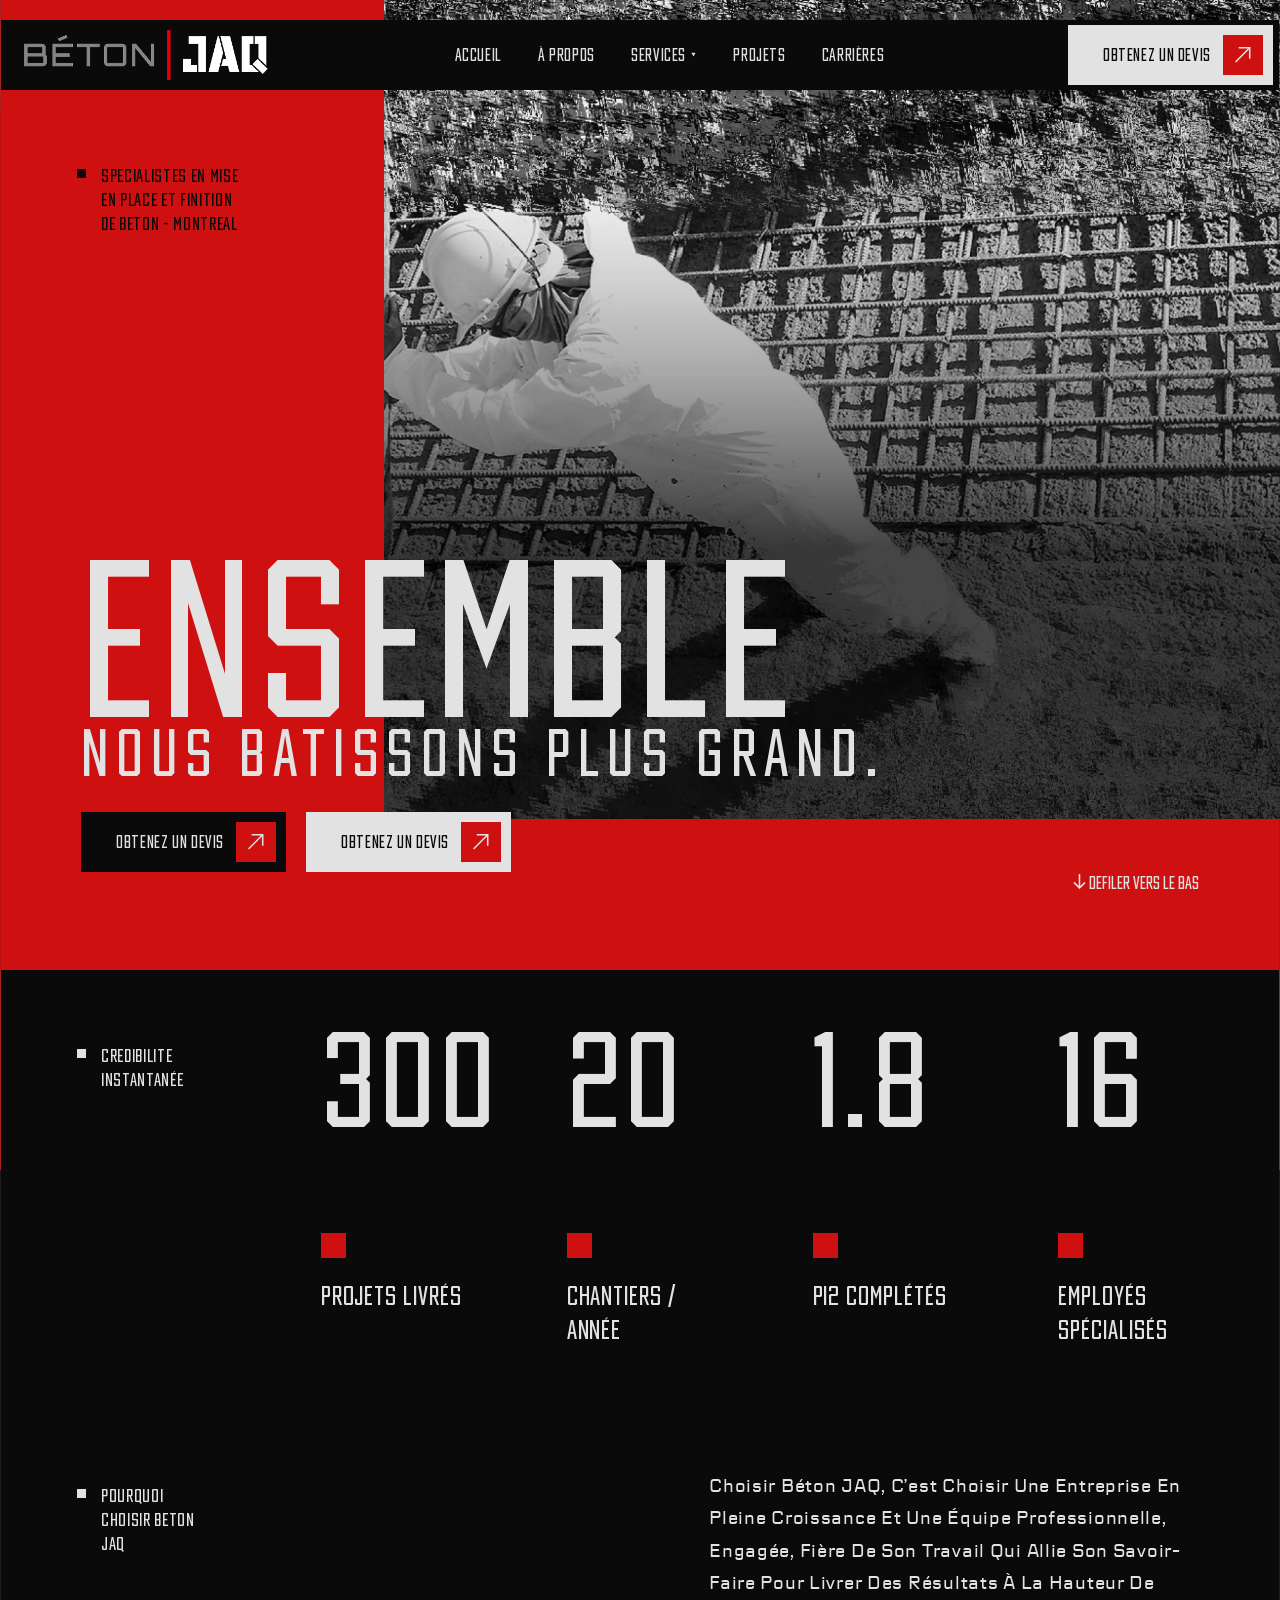
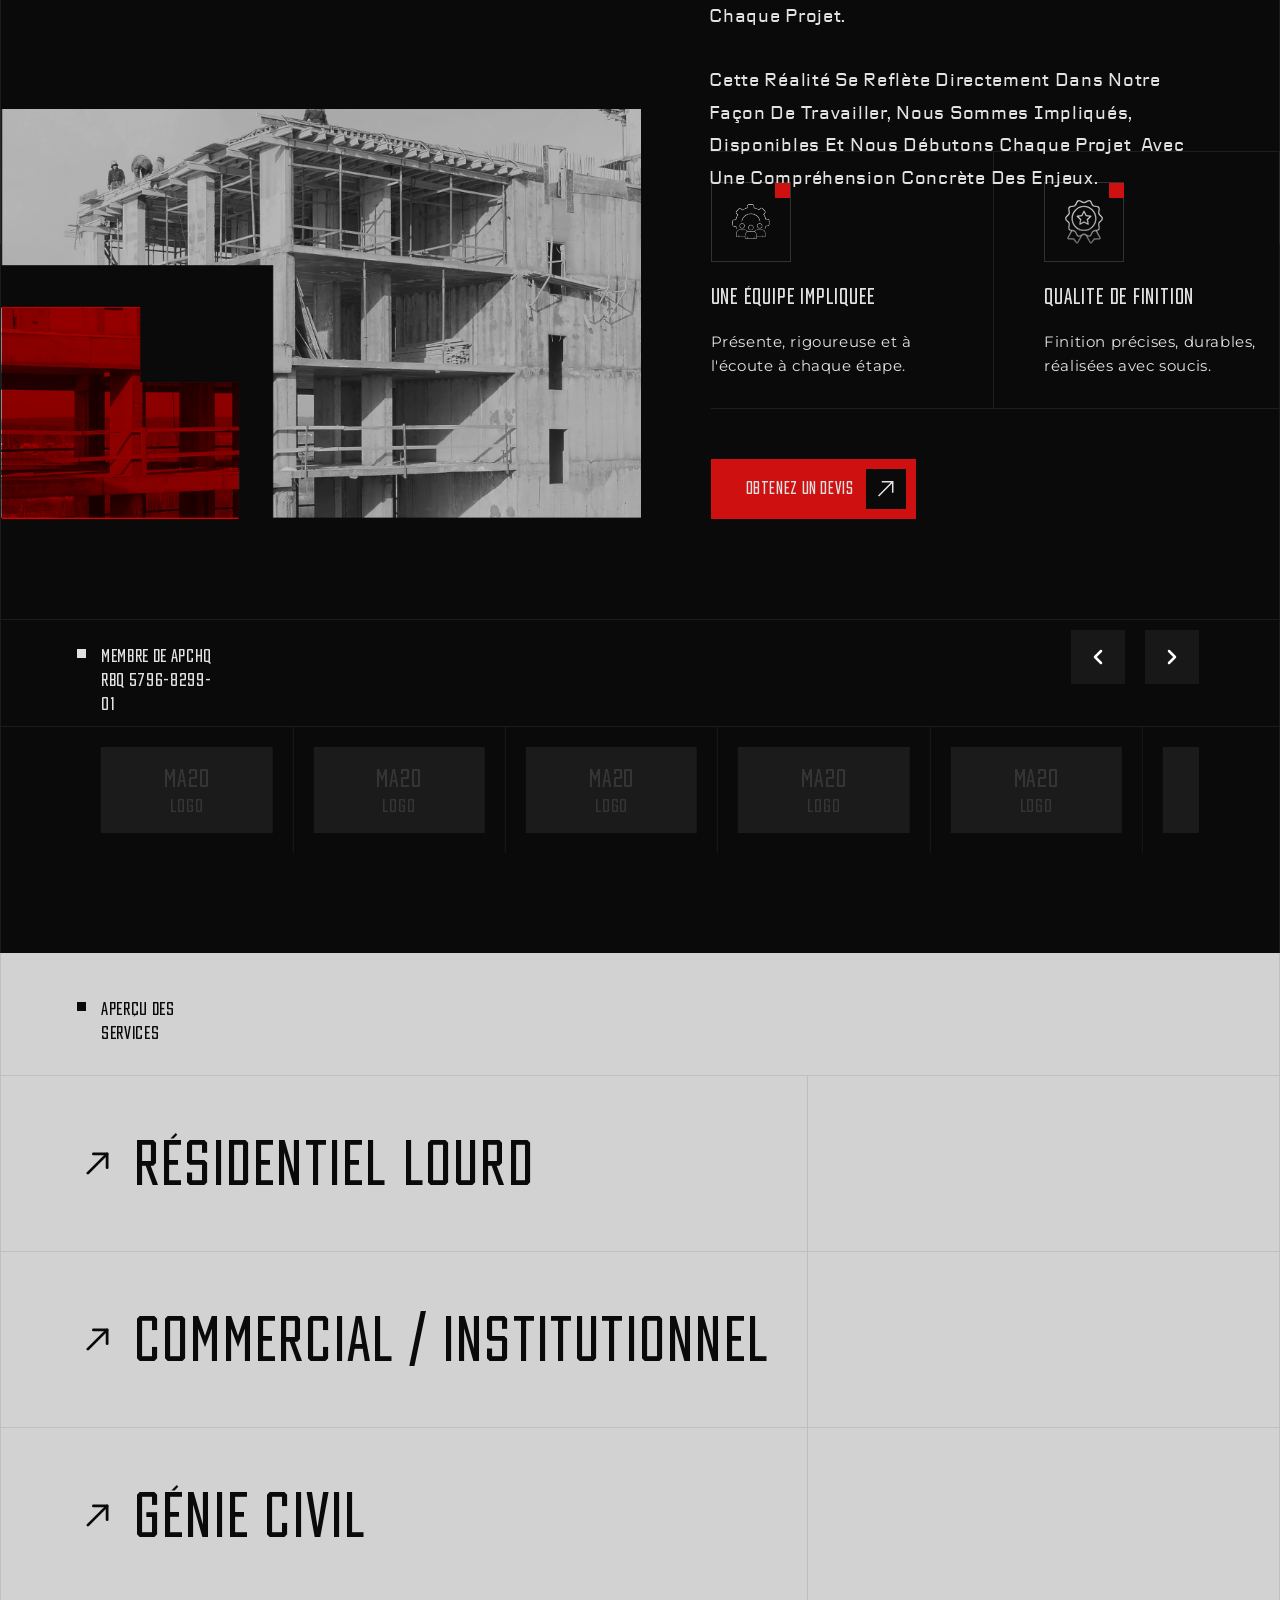
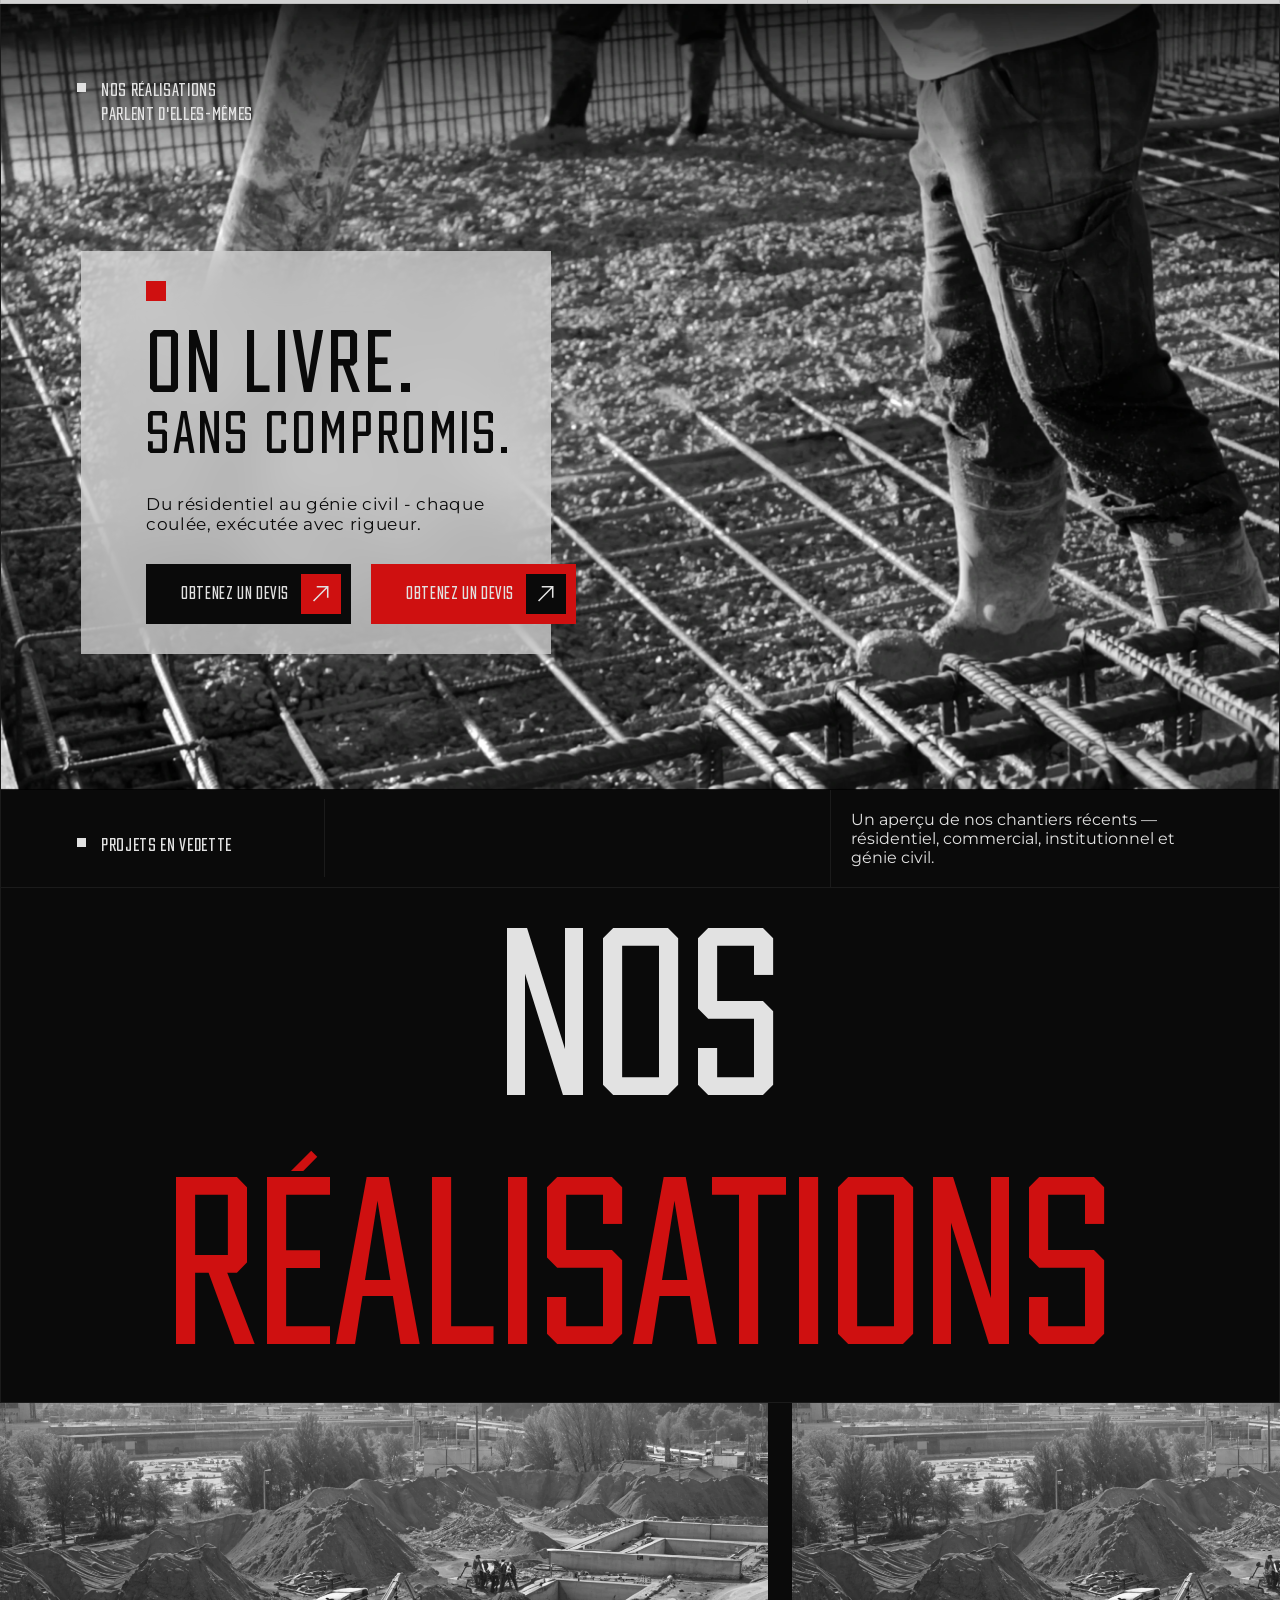
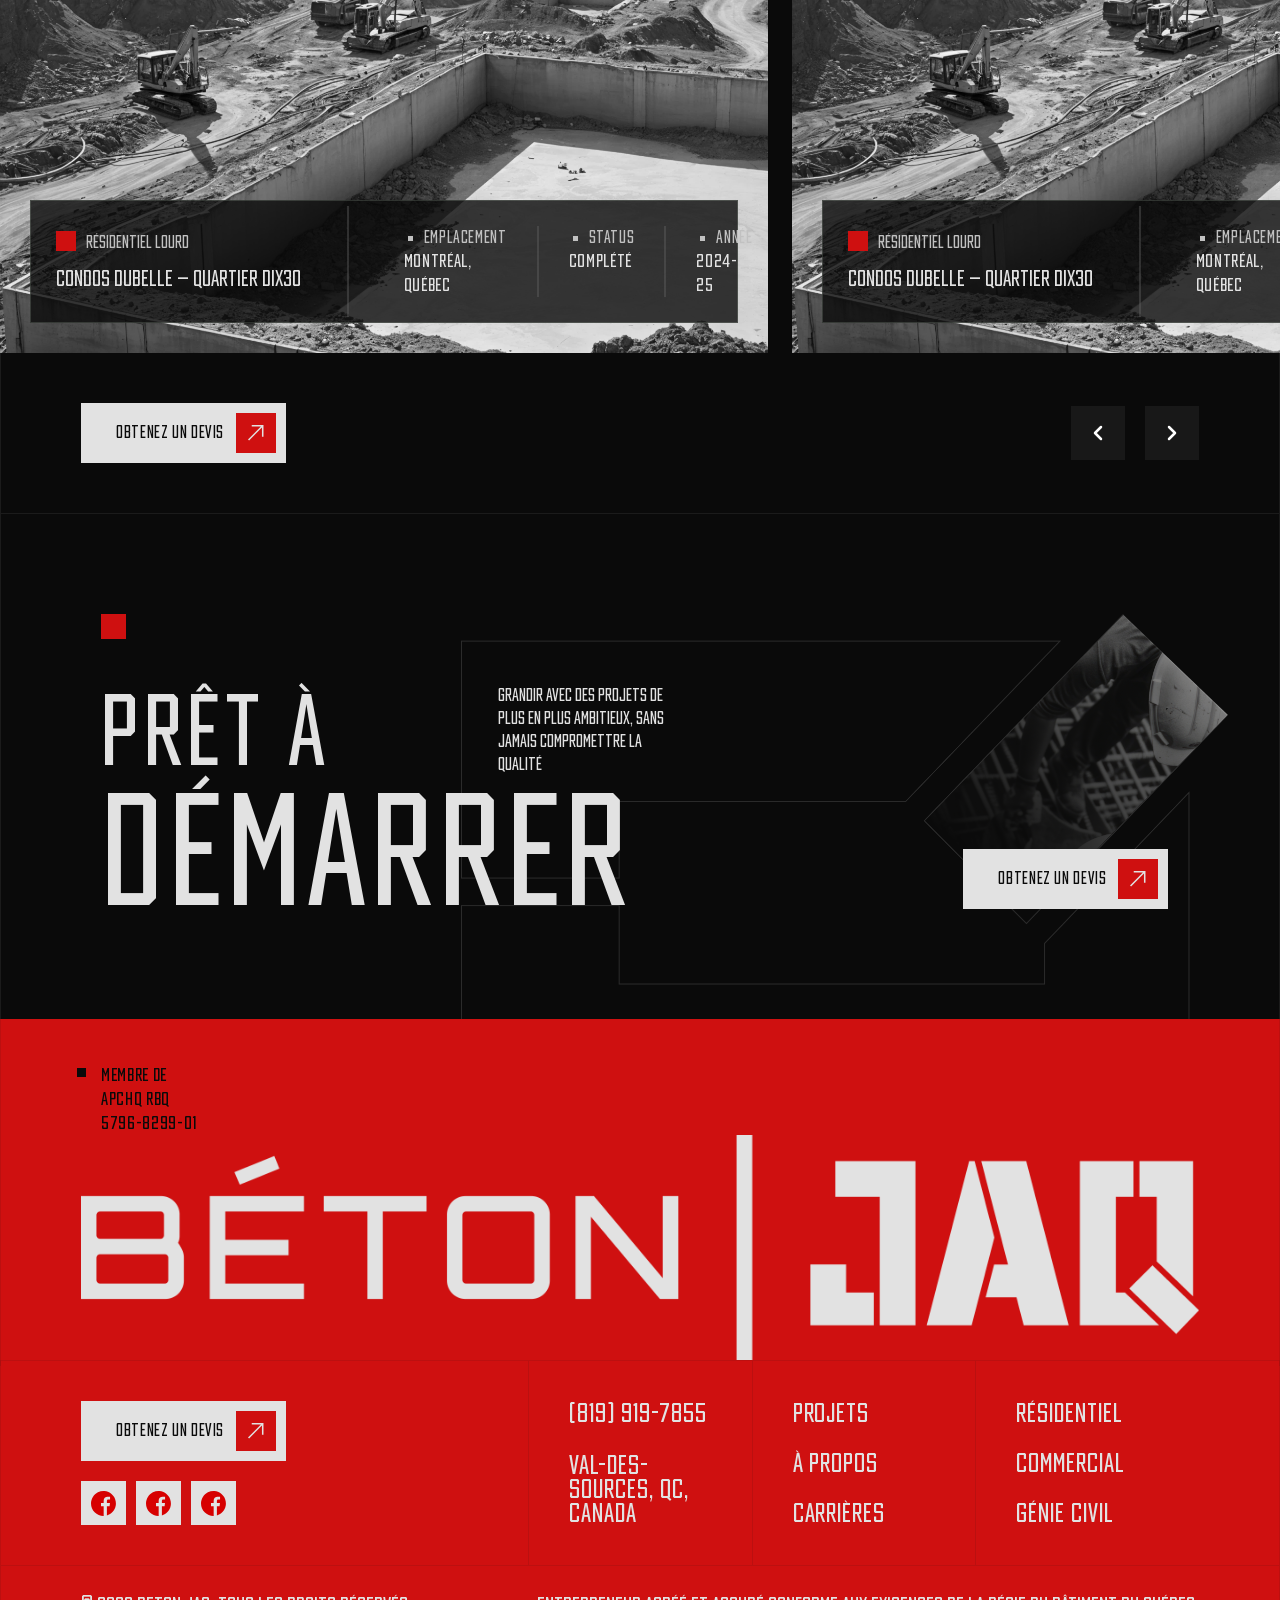
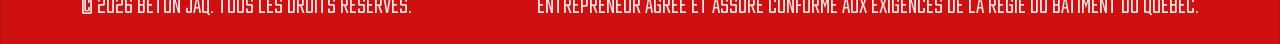
==== commit 4650d3e2: "Complete Homepgae Except Header Responsiveness" ====
--- a/index.html
+++ b/index.html
@@ -23,7 +23,7 @@
 
                 <!-- Logo -->
                 <div class="nav-logo">
-                    BATON JAQ
+                    <img src="media/img/header-logo.png" alt="Header Logo" class="header-logo">
                 </div>
 
                 <!-- Nav Links -->
@@ -46,7 +46,12 @@
                 <div class="nav-btn">
                     <a href="#" class="btn-devis">
                         OBTENEZ UN DEVIS
-                        <span class="btn-arrow">&#8599;</span>
+                        <svg class="btn-arrow" width="40px" height="40px" viewBox="0 0 10 10" fill="none"
+                            xmlns="http://www.w3.org/2000/svg">
+                            <path
+                                d="M9.67582 -2.99375e-05H2.33605V0.953585L8.03808 0.953586L1.59135e-05 8.99165L0.684139 9.67578L8.72221 1.63771L8.72221 7.33974L9.67582 7.33974V-2.99375e-05Z"
+                                fill="#E2E2E2" />
+                        </svg>
                     </a>
                 </div>
 
@@ -77,16 +82,38 @@
                     <div class="hero-btn-wrapper">
                         <a href="#" class="btn-devis var-black">
                             OBTENEZ UN DEVIS
-                            <span class="btn-arrow">&#8599;</span>
+                            <svg class="btn-arrow" width="40px" height="40px" viewBox="0 0 10 10" fill="none"
+                                xmlns="http://www.w3.org/2000/svg">
+                                <path
+                                    d="M9.67582 -2.99375e-05H2.33605V0.953585L8.03808 0.953586L1.59135e-05 8.99165L0.684139 9.67578L8.72221 1.63771L8.72221 7.33974L9.67582 7.33974V-2.99375e-05Z"
+                                    fill="#E2E2E2" />
+                            </svg>
                         </a>
                         <a href="#" class="btn-devis">
                             OBTENEZ UN DEVIS
-                            <span class="btn-arrow">&#8599;</span>
+                            <svg class="btn-arrow" width="40px" height="40px" viewBox="0 0 10 10" fill="none"
+                                xmlns="http://www.w3.org/2000/svg">
+                                <path
+                                    d="M9.67582 -2.99375e-05H2.33605V0.953585L8.03808 0.953586L1.59135e-05 8.99165L0.684139 9.67578L8.72221 1.63771L8.72221 7.33974L9.67582 7.33974V-2.99375e-05Z"
+                                    fill="#E2E2E2" />
+                            </svg>
                         </a>
                     </div>
                 </div>
             </div>
             <div class="hero-scroll-down">
+                <svg width="13" height="15" viewBox="0 0 13 15" fill="none" xmlns="http://www.w3.org/2000/svg"
+                    xmlns:xlink="http://www.w3.org/1999/xlink">
+                    <rect width="13" height="15" fill="url(#pattern0_1001_691)" />
+                    <defs>
+                        <pattern id="pattern0_1001_691" patternContentUnits="objectBoundingBox" width="1" height="1">
+                            <use xlink:href="#image0_1001_691" transform="scale(0.0769231 0.0666667)" />
+                        </pattern>
+                        <image id="image0_1001_691" width="13" height="15" preserveAspectRatio="none"
+                            xlink:href="[data-uri]" />
+                    </defs>
+                </svg>
+
                 DEFILER VERS LE BAS
             </div>
         </div>
@@ -168,13 +195,13 @@
     </section>
     <section class="about-us-bottom">
         <div class="about-us-image-wrapper">
-            <img src="https://images.unsplash.com/photo-1504307651254-35680f356dfd?w=1400&q=80" alt="About Us Image">
+            <img src="media/img/about-us.webp" alt="About Us Image">
             <div class="about-us-bottom-comtent-wrapper">
                 <div class="about-icon-box-wrapper">
                     <div class="about-icon-box-item left-side">
                         <div class="about-icon-box-icon">
                             <div class="icon-box-shape"></div>
-                            <img src="/media/icon.svg" alt="" class="iocn-box-svg">
+                            <img src="/media/about-icon-1.svg" alt="" class="iocn-box-svg">
                         </div>
 
                         <h3 class="about-icon-box-title">UNE ÉQUIPE IMPLIQUEE</h3>
@@ -183,7 +210,7 @@
                     <div class="about-icon-box-item right-side">
                         <div class="about-icon-box-icon">
                             <div class="icon-box-shape"></div>
-                            <img src="/media/icon.svg" alt="" class="iocn-box-svg">
+                            <img src="/media/about-icon-2.svg" alt="" class="iocn-box-svg">
                         </div>
 
                         <h3 class="about-icon-box-title">QUALITE DE FINITION</h3>
@@ -192,7 +219,13 @@
                 </div>
                 <a href="#" class="btn-devis var-red">
                     OBTENEZ UN DEVIS
-                    <span class="btn-arrow">&#8599;</span>
+                    <svg class="btn-arrow" width="40px" height="40px" viewBox="0 0 10 10" fill="none"
+                        xmlns="http://www.w3.org/2000/svg">
+                        <path
+                            d="M9.67582 -2.99375e-05H2.33605V0.953585L8.03808 0.953586L1.59135e-05 8.99165L0.684139 9.67578L8.72221 1.63771L8.72221 7.33974L9.67582 7.33974V-2.99375e-05Z"
+                            fill="#E2E2E2" />
+                    </svg>
+                    <!-- <span class="btn-arrow">&#8599;</span> -->
                 </a>
             </div>
 
@@ -322,7 +355,13 @@
                                 moins.</p>
                             <a href="#" class="btn-devis var-red">
                                 OBTENEZ UN DEVIS
-                                <span class="btn-arrow">&#8599;</span>
+                                <svg class="btn-arrow" width="40px" height="40px" viewBox="0 0 10 10" fill="none"
+                                    xmlns="http://www.w3.org/2000/svg">
+                                    <path
+                                        d="M9.67582 -2.99375e-05H2.33605V0.953585L8.03808 0.953586L1.59135e-05 8.99165L0.684139 9.67578L8.72221 1.63771L8.72221 7.33974L9.67582 7.33974V-2.99375e-05Z"
+                                        fill="#E2E2E2" />
+                                </svg>
+                                <!-- <span class="btn-arrow">&#8599;</span> -->
                             </a>
                         </div>
                     </div>
@@ -335,7 +374,7 @@
                             <polyline points="9 5 19 5 19 15"></polyline>
                         </svg>
                         <div class="service-title">
-                            RÉSIDENTIEL LOURD
+                            COMMERCIAL / INSTITUTIONNEL
                         </div>
                     </div>
                     <div class="service-item-content">
@@ -347,7 +386,13 @@
                                 moins.</p>
                             <a href="#" class="btn-devis var-red">
                                 OBTENEZ UN DEVIS
-                                <span class="btn-arrow">&#8599;</span>
+                                <svg class="btn-arrow" width="40px" height="40px" viewBox="0 0 10 10" fill="none"
+                                    xmlns="http://www.w3.org/2000/svg">
+                                    <path
+                                        d="M9.67582 -2.99375e-05H2.33605V0.953585L8.03808 0.953586L1.59135e-05 8.99165L0.684139 9.67578L8.72221 1.63771L8.72221 7.33974L9.67582 7.33974V-2.99375e-05Z"
+                                        fill="#E2E2E2" />
+                                </svg>
+                                <!-- <span class="btn-arrow">&#8599;</span> -->
                             </a>
                         </div>
                     </div>
@@ -360,7 +405,7 @@
                             <polyline points="9 5 19 5 19 15"></polyline>
                         </svg>
                         <div class="service-title">
-                            RÉSIDENTIEL LOURD
+                            GÉNIE CIVIL
                         </div>
                     </div>
                     <div class="service-item-content">
@@ -372,7 +417,13 @@
                                 moins.</p>
                             <a href="#" class="btn-devis var-red">
                                 OBTENEZ UN DEVIS
-                                <span class="btn-arrow">&#8599;</span>
+                                <svg class="btn-arrow" width="40px" height="40px" viewBox="0 0 10 10" fill="none"
+                                    xmlns="http://www.w3.org/2000/svg">
+                                    <path
+                                        d="M9.67582 -2.99375e-05H2.33605V0.953585L8.03808 0.953586L1.59135e-05 8.99165L0.684139 9.67578L8.72221 1.63771L8.72221 7.33974L9.67582 7.33974V-2.99375e-05Z"
+                                        fill="#E2E2E2" />
+                                </svg>
+                                <!-- <span class="btn-arrow">&#8599;</span> -->
                             </a>
                         </div>
                     </div>
@@ -401,11 +452,23 @@
                 <div class="hero-btn-wrapper">
                     <a href="#" class="btn-devis var-black">
                         OBTENEZ UN DEVIS
-                        <span class="btn-arrow">&#8599;</span>
+                        <svg class="btn-arrow" width="40px" height="40px" viewBox="0 0 10 10" fill="none"
+                            xmlns="http://www.w3.org/2000/svg">
+                            <path
+                                d="M9.67582 -2.99375e-05H2.33605V0.953585L8.03808 0.953586L1.59135e-05 8.99165L0.684139 9.67578L8.72221 1.63771L8.72221 7.33974L9.67582 7.33974V-2.99375e-05Z"
+                                fill="#E2E2E2" />
+                        </svg>
+                        <!-- <span class="btn-arrow">&#8599;</span> -->
                     </a>
                     <a href="#" class="btn-devis var-red">
                         OBTENEZ UN DEVIS
-                        <span class="btn-arrow">&#8599;</span>
+                        <svg class="btn-arrow" width="40px" height="40px" viewBox="0 0 10 10" fill="none"
+                            xmlns="http://www.w3.org/2000/svg">
+                            <path
+                                d="M9.67582 -2.99375e-05H2.33605V0.953585L8.03808 0.953586L1.59135e-05 8.99165L0.684139 9.67578L8.72221 1.63771L8.72221 7.33974L9.67582 7.33974V-2.99375e-05Z"
+                                fill="#E2E2E2" />
+                        </svg>
+                        <!-- <span class="btn-arrow">&#8599;</span> -->
                     </a>
                 </div>
             </div>
@@ -557,7 +620,13 @@
             <div class="container project-slide-arrow">
                 <a href="#" class="btn-devis">
                     OBTENEZ UN DEVIS
-                    <span class="btn-arrow">&#8599;</span>
+                    <svg class="btn-arrow" width="40px" height="40px" viewBox="0 0 10 10" fill="none"
+                        xmlns="http://www.w3.org/2000/svg">
+                        <path
+                            d="M9.67582 -2.99375e-05H2.33605V0.953585L8.03808 0.953586L1.59135e-05 8.99165L0.684139 9.67578L8.72221 1.63771L8.72221 7.33974L9.67582 7.33974V-2.99375e-05Z"
+                            fill="#E2E2E2" />
+                    </svg>
+                    <!-- <span class="btn-arrow">&#8599;</span> -->
                 </a>
                 <div class="member-slider-arrow">
                     <div class="project-slider-prev-arrow">
@@ -590,13 +659,19 @@
         <div class="container footer-cta-wrapper">
             <div class="footer-cta-content-wrapper">
                 <div class="counter-shape"></div>
-                <div class="footer-cta-title"><span style="font-size:100px" ;">Prêt à</span> <br>démarrer</div>
+                <div class="footer-cta-title"><span style="font-size: var(--font-footer-cta-title-2);">Prêt à</span> <br>démarrer</div>
                 <p>Grandir avec des projets de plus en plus ambitieux, sans jamais compromettre la qualité</p>
             </div>
             <div class="footer-cta-btn">
                 <a href="#" class="btn-devis">
                     OBTENEZ UN DEVIS
-                    <span class="btn-arrow">&#8599;</span>
+                    <svg class="btn-arrow" width="40px" height="40px" viewBox="0 0 10 10" fill="none"
+                        xmlns="http://www.w3.org/2000/svg">
+                        <path
+                            d="M9.67582 -2.99375e-05H2.33605V0.953585L8.03808 0.953586L1.59135e-05 8.99165L0.684139 9.67578L8.72221 1.63771L8.72221 7.33974L9.67582 7.33974V-2.99375e-05Z"
+                            fill="#E2E2E2" />
+                    </svg>
+                    <!-- <span class="btn-arrow">&#8599;</span> -->
                 </a>
             </div>
         </div>
@@ -621,7 +696,13 @@
                 <div class="footer-middel-btn">
                     <a href="#" class="btn-devis">
                         OBTENEZ UN DEVIS
-                        <span class="btn-arrow">&#8599;</span>
+                        <svg class="btn-arrow" width="40px" height="40px" viewBox="0 0 10 10" fill="none"
+                            xmlns="http://www.w3.org/2000/svg">
+                            <path
+                                d="M9.67582 -2.99375e-05H2.33605V0.953585L8.03808 0.953586L1.59135e-05 8.99165L0.684139 9.67578L8.72221 1.63771L8.72221 7.33974L9.67582 7.33974V-2.99375e-05Z"
+                                fill="#E2E2E2" />
+                        </svg>
+                        <!-- <span class="btn-arrow">&#8599;</span> -->
                     </a>
                     <div class="footer-middle-social-icon">
                         <a href="#" class="facebook">
--- a/css/style.css
+++ b/css/style.css
@@ -31,6 +31,9 @@
     --color-primary: #cf1010;
     --color-secondary: #0a0a0a;
     --color-text: #e2e2e2;
+    --color-white-btn-hover: #bab9b9;
+    --color-red-btn-hover: #b00d0d;
+    --color-black-btn-hover: #272727;
     --color-slide-box: #1b1b1b;
     --color-slide-text: #353535;
     --color-slide-arrow: #181818;
@@ -56,6 +59,8 @@
     --font-service-title: clamp(25px, calc(25px + (61 - 25) * ((100vw - 375px) / (1440 - 375))), 61px);
     --font-achievements-title: clamp(30px, calc(30px + (85 - 30) * ((100vw - 375px) / (1440 - 375))), 85px);
     --font-achievements-title-2: clamp(20px, calc(20px + (58 - 20) * ((100vw - 375px) / (1440 - 375))), 58px);
+    --font-footer-cta-title: clamp(30px, calc(30px + (140 - 30) * ((100vw - 375px) / (1440 - 375))), 140px);
+    --font-footer-cta-title-2: clamp(20px, calc(20px + (100 - 20) * ((100vw - 375px) / (1440 - 375))), 100px);
 }
 
 
@@ -106,7 +111,7 @@
     height: 70px;
     position: relative;
     background: var(--color-secondary);
-    padding: 20px 10px 20px 20px;
+    padding: 20px 6px 20px 20px;
     margin: 0;
 }
 
@@ -119,6 +124,10 @@
     gap: 6px;
     flex-shrink: 0;
     color: var(--color-text);
+}
+
+.header-logo {
+    width: 250px;
 }
 
 /* ── Nav Menu ── */
@@ -197,6 +206,7 @@
     padding: 10px 25px 10px 35px;
     white-space: nowrap;
     width: fit-content;
+    transition: 200ms ease-in;
     clip-path: shape(from 10px 0%,
             hline to 100%,
             vline to 100%,
@@ -207,33 +217,46 @@
             close);
 }
 
+.btn-arrow {
+    display: inline-flex;
+    align-items: center;
+    justify-content: center;
+    background-color: var(--color-primary);
+    color: var(--color-text);
+    font-size: var(--font-btn);
+    letter-spacing: 0.04em;
+    padding: 12px;
+    margin-left: 12px;
+    margin-right: -15px;
+    overflow: hidden;
+}
+
+.btn-devis:hover {
+    background-color: var(--color-white-btn-hover);
+}
+
 .var-black {
     background-color: var(--color-secondary) !important;
     color: var(--color-text) !important;
+    transition: 200ms ease-in;
+}
+
+.var-black:hover {
+    background-color: var(--color-black-btn-hover) !important;
 }
 
 .var-red {
     background-color: var(--color-primary) !important;
     color: var(--color-text) !important;
+    transition: 200ms ease-in;
+}
+
+.var-red:hover {
+    background-color: var(--color-red-btn-hover) !important;
 }
 
 .var-red .btn-arrow {
     background-color: var(--color-secondary) !important;
-}
-
-/* Red arrow box on the button */
-.btn-arrow {
-    display: inline-flex;
-    align-items: center;
-    justify-content: center;
-    background-color: var(--color-primary);
-    color: var(--color-text);
-    font-size: var(--font-btn);
-    letter-spacing: 0.04em;
-    width: 40px;
-    height: 40px;
-    margin-left: 12px;
-    margin-right: -15px;
 }
 
 /* ===========================================
@@ -261,8 +284,7 @@
     right: 0 !important;
     left: auto !important;
     inset: 0;
-    background: url('https://images.unsplash.com/photo-1504307651254-35680f356dfd?w=1400&q=80') top right/cover no-repeat;
-    filter: grayscale(100%);
+    background: url('../media/img/construction-site-city-2.webp') top right/cover no-repeat;
     height: 70%;
     width: 70%;
 }
@@ -439,8 +461,11 @@
 =========================================== */
 
 .about-us-top {
-    margin-top: 100px;
-    margin-bottom: -160px;
+    margin-bottom: -135px;
+}
+
+.about-us-top .container {
+    padding-top: 100px;
 }
 
 .about-us-top-content-wrapper {
@@ -466,30 +491,40 @@
     font-weight: 400;
     text-transform: capitalize;
     padding-left: 50px;
+    padding-bottom: 50px;
     width: 50%;
 }
 
 .about-us-image-wrapper {
     display: flex;
+    align-items: end;
     gap: 20px;
+    border-left: 1px solid var(--color-border-line-3);
 }
 
 .about-us-image-wrapper img {
     width: 50%;
 }
 
+.about-us-bottom .container {
+    width: 100% !important;
+}
+
 .about-us-image-wrapper .about-us-bottom-comtent-wrapper {
-    width: 600px;
+    width: 700px;
+    height: fit-content;
     gap: 50px;
     display: flex;
     flex-direction: column;
     justify-content: end;
-    padding-left: 50px
+    padding-left: 50px;
+    border-right: 1px solid var(--color-border-line-3);
 }
 
 .about-icon-box-wrapper {
     border-top: 1px solid var(--color-border-line-2);
     border-bottom: 1px solid var(--color-border-line-2);
+    border-right: 1px solid var(--color-border-line);
     display: flex;
 }
 
@@ -521,7 +556,9 @@
     position: relative;
     z-index: 2;
 }
-
+.about-icon-box-icon img {
+    width: 100%;
+}
 .icon-box-shape {
     width: 15px;
     height: 15px;
@@ -565,12 +602,9 @@
 /* ===========================================
       Member Section Styling Start Here
 =========================================== */
-.member {
-    padding-top: 100px;
-}
 
 .member-slider-wrapper {
-    padding: 0 80px;
+    padding: 100px 0px;
     display: flex;
     flex-direction: column;
     gap: 0px;
@@ -579,7 +613,7 @@
 .member-content {
     display: flex;
     justify-content: space-between;
-    padding: 10px 0px;
+    padding: 10px 80px;
     border-top: 1px solid var(--color-border-line-3);
     border-bottom: 1px solid var(--color-border-line-3);
 }
@@ -611,6 +645,10 @@
     background-color: var(--color-slide-arrow);
 }
 
+.member-slider {
+    padding: 0 80px;
+}
+
 .splide__listr {
     display: flex;
     gap: 0;
@@ -677,7 +715,7 @@
 
 .service-item-title {
     padding: 40px 0px;
-    width: 60%;
+    width: 65%;
     display: flex;
     justify-content: start;
     align-items: center;
@@ -700,7 +738,7 @@
 }
 
 .service-item-content {
-    width: 45%;
+    width: 35%;
     margin-left: -5%;
     height: 175px;
     gap: 50px;
@@ -777,10 +815,7 @@
     position: absolute;
     inset: 0;
     z-index: -1;
-
-    background: url("https://images.unsplash.com/photo-1504307651254-35680f356dfd?w=1400&q=80") center / cover no-repeat;
-
-    filter: grayscale(100%);
+    background: url("../media/img/achievements.webp") center / cover no-repeat;
 }
 
 .achievements .content-subtitle {
@@ -846,13 +881,14 @@
 =========================================== */
 
 .project-wrapper {
-    padding: 0px 80px;
+    padding: 0px;
 }
 
 .project-content-upper {
     display: flex;
     justify-content: space-between;
     align-items: center;
+    padding: 0 80px;
     border-bottom: 1px solid var(--color-border-line-3);
 }
 
@@ -875,7 +911,7 @@
     font-weight: 400;
     text-align: center;
     line-height: 1.2em;
-    padding-bottom: 15px;
+    padding: 0 80px 15px 80px;
     border-bottom: 1px solid var(--color-border-line-3);
 }
 
@@ -993,7 +1029,7 @@
     display: flex;
     justify-content: space-between;
     align-items: center;
-    padding: 50px 80px 0 80px;
+    padding: 50px 80px 50px 80px;
 }
 
 /* ===========================================
@@ -1007,10 +1043,10 @@
        Footer CTA Styling Start Here
 =========================================== */
 .footer-cta-wrapper {
-    background: url('../media/img/footer-bg.png') no-repeat;
-    background-size: 60%;
-    background-position: 90% 100px;
-    margin-top: 50px;
+    background: url('../media/img/footer-bg.png') no-repeat !important;
+    background-size: 60% !important;
+    background-position: 90% 100px !important;
+    background-color: var(--color-secondary) !important;
     padding: 100px;
     display: flex;
     justify-content: space-between;
@@ -1136,6 +1172,9 @@
     display: flex;
     flex-direction: column;
     gap: 20px;
+    display: flex;
+    flex-direction: column;
+    justify-content: space-between;
     border-left: 1px solid var(--color-border-line);
 }
 
@@ -1153,6 +1192,6 @@
     padding: 25px 80px !important;
 }
 
-.footer-bottom-wrapper p{
+.footer-bottom-wrapper p {
     font-size: var(--font-card-title);
 }
--- a/css/responsive.css
+++ b/css/responsive.css
@@ -0,0 +1,861 @@
+/* ===========================================
+   RESPONSIVE.CSS — Beton JAQ
+   All rules here are ADDITIONS / OVERRIDES only.
+   Original style.css is not modified.
+   Breakpoints:
+     Tablet  : max-width 1024px
+     Mobile  : max-width 768px
+     Small   : max-width 480px
+=========================================== */
+
+
+/* ============================================
+   RESPONSIVE: Hamburger Button Base Style
+============================================ */
+.nav-hamburger {
+    display: none;
+    flex-direction: column;
+    justify-content: center;
+    gap: 6px;
+    background: none;
+    border: none;
+    cursor: pointer;
+    padding: 10px;
+    z-index: 1100;
+    flex-shrink: 0;
+}
+
+.nav-hamburger span {
+    display: block;
+    width: 26px;
+    height: 2px;
+    background-color: var(--color-text);
+    transition: transform 0.3s ease, opacity 0.3s ease;
+}
+
+/* ============================================
+   RESPONSIVE: Hamburger Active (open) State
+============================================ */
+.nav-hamburger.is-active span:nth-child(1) {
+    transform: translateY(8px) rotate(45deg);
+}
+
+.nav-hamburger.is-active span:nth-child(2) {
+    opacity: 0;
+}
+
+.nav-hamburger.is-active span:nth-child(3) {
+    transform: translateY(-8px) rotate(-45deg);
+}
+
+
+/* ============================================
+   TABLET STYLES — max-width: 1024px
+============================================ */
+@media (max-width: 1024px) {
+
+    /* ── Navbar ── */
+    .navbar {
+        height: auto;
+        padding: 15px 20px;
+        flex-wrap: wrap;
+        position: relative;
+    }
+
+    .nav-hamburger {
+        display: flex;
+        order: 3;
+    }
+
+    .nav-btn {
+        display: none;
+    }
+
+    .nav-menu {
+        display: none;
+        width: 100%;
+        order: 4;
+        flex-direction: column;
+        align-items: flex-start;
+        gap: 0;
+        padding: 0;
+        margin: 0;
+        background: var(--color-secondary);
+        border-top: 1px solid var(--color-border-line-3);
+    }
+
+    .nav-menu.is-open {
+        display: flex;
+    }
+
+    .nav-menu li {
+        width: 100%;
+        border-bottom: 1px solid var(--color-border-line-3);
+    }
+
+    .nav-menu li a {
+        display: block;
+        padding: 14px 20px;
+    }
+
+    .dropdown-menu {
+        position: static;
+        box-shadow: none;
+        display: none;
+        background-color: #1b1b1b;
+        min-width: 100%;
+    }
+
+    .dropdown.is-open .dropdown-menu {
+        display: block;
+    }
+
+    /* ── Hero ── */
+    .hero {
+        height: auto;
+        min-height: 90vh;
+        margin-top: -90px;
+    }
+
+    .hero-content {
+        padding: 120px 40px 60px;
+    }
+
+    .hero-content-wrapper {
+        height: auto;
+        gap: 40px;
+    }
+
+    .hero-content .content-subtitle {
+        width: 18%;
+    }
+
+    .hero-title {
+        line-height: 0.5;
+    }
+
+    .hero-btn-wrapper {
+        flex-wrap: wrap;
+        gap: 15px;
+        margin-top: 30px;
+    }
+
+    .hero-scroll-down {
+        padding-bottom: 60px;
+    }
+
+    /* ── Counter ── */
+    .counter {
+        margin-top: -80px;
+    }
+
+    .counter-wrapper-box {
+        height: auto;
+        flex-direction: column;
+        padding: 50px 40px;
+        gap: 40px;
+        clip-path: shape(from 2% 0%,
+                line to 98% 0%,
+                line to 98% 4%,
+                line to 100% 4%,
+                vline to 100%,
+                hline to 0%,
+                line to 0% 4%,
+                line to 2% 4%,
+                line to 2% 0%,
+                close);
+    }
+
+    .counter-content {
+        width: 100%;
+    }
+
+    .counter .content-subtitle {
+        width: auto;
+    }
+
+    .counter-box {
+        width: 100%;
+        flex-wrap: wrap;
+        gap: 0px;
+        justify-content: space-between;
+    }
+
+    .counter-item-box {
+        width: 25%;
+        min-width: unset;
+    }
+
+    .counter-item-content {
+        margin-top: 20px;
+    }
+
+    .counter-text {
+        width: 100%;
+    }
+
+    /* ── About Us ── */
+    .about-us-top {
+        margin-bottom: 0px;
+    }
+
+    .about-us-top .container {
+        padding: 50px 0 0 0;
+    }
+
+    .about-us-top-content-wrapper {
+        flex-direction: column;
+        padding: 0 40px;
+        gap: 30px;
+    }
+
+    .about-us-top-content-wrapper ul {
+        width: 100%;
+    }
+
+    .about-us-top .content-subtitle {
+        width: auto;
+    }
+
+    .about-us-text {
+        width: 100%;
+        padding-left: 0;
+        padding-bottom: 0;
+    }
+
+    .about-us-image-wrapper {
+        flex-direction: column-reverse;
+        align-items: stretch;
+    }
+
+    .about-us-image-wrapper img {
+        width: 100%;
+    }
+
+    .about-us-image-wrapper .about-us-bottom-comtent-wrapper {
+        width: 100%;
+        padding: 20px 40px;
+    }
+
+    /* ── Member Slider ── */
+    .member-slider-wrapper {
+        padding: 50px 0 0 0;
+    }
+
+    .member-content {
+        padding: 10px 40px;
+    }
+
+    .member .content-subtitle {
+        width: 100%;
+    }
+
+    .member-slider {
+        padding: 0 40px;
+        border-bottom: 1px solid var(--color-border-line-3);
+    }
+
+    .member-slide-item-border {
+        width: 25%;
+    }
+
+    /* ── Services ── */
+    .services .content-subtitle-wrapper {
+        padding: 0 40px;
+    }
+
+    .services .content-subtitle {
+        width: auto;
+    }
+
+    .services-item {
+        padding: 0;
+        flex-wrap: wrap;
+    }
+
+    .service-item-title {
+        width: 100%;
+        border-right: none;
+        padding: 30px 40px;
+        border-bottom: 1px solid var(--color-border-line);
+    }
+
+    .service-item-content {
+        width: 100%;
+        margin-left: 0;
+        height: auto;
+        opacity: 1;
+        transform: none;
+        padding: 20px 40px 30px 40px;
+    }
+
+    /* ── Achievements ── */
+    .achievements-wrapper {
+        padding: 60px 40px 100px;
+        gap: 60px;
+    }
+
+    .achievements .content-subtitle {
+        width: auto;
+    }
+
+    .achievements-card {
+        width: 55%;
+        clip-path: none;
+        padding: 30px;
+    }
+
+    /* ── Projects ── */
+    .project-content-upper {
+        flex-direction: row;
+        align-items: center;
+        padding: 0 40px;
+        gap: 0;
+    }
+
+    .project-content-upper ul {
+        width: 100%;
+        border-right: none;
+        border-bottom: 1px solid var(--color-border-line-3);
+    }
+
+    .project-content-upper p {
+        width: 100%;
+        border-left: none;
+        padding: 15px 0;
+    }
+
+    .project-content-title {
+        font-size: clamp(60px, 12vw, 140px);
+        padding: 0 40px 15px;
+    }
+
+    .project-slide-item {
+        width: 85vw;
+        height: 450px;
+    }
+
+    .project-slide-arrow {
+        padding: 30px 40px;
+    }
+
+    /* ── Footer CTA ── */
+    .footer-cta-wrapper {
+        flex-direction: column;
+        padding: 80px 40px;
+        gap: 40px;
+        background-size: 80%;
+        background-position: 90% 90%;
+    }
+
+    .footer-cta-content-wrapper {
+        width: 100%;
+    }
+
+    .footer-cta-title {
+        font-size: clamp(60px, 10vw, 120px);
+    }
+
+    .footer-cta-content-wrapper p {
+        position: static;
+        width: 100%;
+        margin-top: 20px;
+    }
+
+    .footer-cta-btn {
+        width: 100%;
+    }
+
+    /* ── Footer ── */
+    .footer {
+        margin-top: -180px;
+    }
+
+    .footer .container {
+        padding: 0 40px;
+    }
+
+    .footer .footer-logo-wrapper {
+        padding-top: 220px;
+    }
+
+    .footer .content-subtitle {
+        width: auto;
+    }
+
+    .footer-middle-wrapper .container {
+        flex-direction: row;
+    }
+
+    .footer-middel-btn {
+        width: 25%;
+        border-bottom: 1px solid var(--color-border-line);
+    }
+
+    .footer-middle-content {
+        width: 75%;
+    }
+
+    .footer-bottom-wrapper {
+        flex-direction: column;
+        gap: 10px;
+        text-align: center;
+        padding: 25px 40px !important;
+    }
+
+}
+
+/* END @media (max-width: 1024px) */
+
+
+/* ============================================
+   MOBILE STYLES — max-width: 768px
+============================================ */
+@media (max-width: 768px) {
+
+    /* ── Navbar ── */
+    .navbar-wrapper {
+        padding: 10px 0;
+    }
+
+    .navbar {
+        padding: 12px 16px;
+    }
+
+    .header-logo {
+        width: 180px;
+    }
+
+    /* ── Hero ── */
+    .hero {
+        min-height: 100svh;
+        margin-top: -75px;
+    }
+
+    .hero-bg {
+        width: 100%;
+        height: 100%;
+        top: auto !important;
+        bottom: 0 !important;
+        opacity: 0.4;
+    }
+
+    .hero-content {
+        padding: 100px 24px 50px;
+    }
+
+    .hero-content .content-subtitle {
+        width: 100%;
+        color: var(--color-text) !important;
+    }
+
+    .hero-btn-wrapper {
+        flex-direction: row;
+        align-items: flex-start;
+    }
+
+    .hero-scroll-down {
+        padding: 30px 0;
+        text-align: left;
+    }
+
+    /* ── Counter ── */
+    .counter {
+        margin-top: -40px;
+    }
+
+    .counter-wrapper-box {
+        padding: 40px 24px;
+        clip-path: shape(from 2% 0%,
+                line to 98% 0%,
+                line to 98% 2%,
+                line to 100% 2%,
+                vline to 100%,
+                hline to 0%,
+                line to 0% 2%,
+                line to 2% 2%,
+                line to 2% 0%,
+                close);
+    }
+
+    .counter-box {
+        gap: 30px;
+    }
+
+    .counter-item-box {
+        width: 46.5%;
+    }
+
+    /* ── About Us ── */
+    .about-us-top {
+        margin-bottom: 0;
+    }
+
+    .about-us-top .container {
+        padding-top: 0px;
+    }
+
+    .about-us-top-content-wrapper {
+        padding: 0 24px;
+    }
+
+    .about-us-text {
+        font-size: 15px;
+        padding-bottom: 0px;
+    }
+
+    .about-us-image-wrapper .about-us-bottom-comtent-wrapper {
+        padding: 30px 24px 10px 24px;
+        gap: 30px;
+    }
+
+    .about-icon-box-wrapper {
+        flex-direction: row;
+        gap: 30px;
+    }
+
+    .about-icon-box-item {
+        width: 100%;
+    }
+
+    .about-icon-box-item.left-side {
+        padding-right: 0 !important;
+        border-right: none;
+        border-bottom: 1px solid var(--color-border-line-2);
+    }
+
+    .about-icon-box-item.right-side {
+        padding-left: 0 !important;
+    }
+
+    /* ── Member ── */
+    .member-slider-wrapper {
+        padding: 40px 0;
+    }
+
+    .member-content {
+        padding: 10px 24px;
+        flex-direction: row;
+        gap: 15px;
+    }
+
+    .member .content-subtitle-wrapper {
+        width: 100%;
+    }
+
+    .member .content-subtitle {
+        width: auto;
+    }
+
+    .member-slider {
+        padding: 0 24px;
+    }
+
+    /* ── Services ── */
+    .services .content-subtitle-wrapper {
+        padding: 0 24px;
+    }
+
+    .services-item {
+        padding: 0;
+    }
+
+    .service-item-title {
+        padding: 24px;
+    }
+
+    .service-item-content {
+        flex-direction: column;
+        height: auto;
+        padding: 24px;
+        gap: 20px;
+    }
+
+    .service-item-img {
+        width: 100%;
+    }
+
+    .service-item-img img {
+        width: 100%;
+        height: 300px;
+    }
+
+    .service-content {
+        width: 100%;
+    }
+
+    /* ── Achievements ── */
+    .achievements-wrapper {
+        padding: 50px 24px 80px;
+    }
+
+    .achievements-card {
+        width: 70%;
+        padding: 24px;
+    }
+
+    .achievements-card .hero-btn-wrapper {
+        flex-direction: row;
+        align-items: flex-start;
+    }
+
+    /* ── Projects ── */
+    .project-content-upper {
+        padding: 0px;
+        flex-direction: column;
+        justify-content: center;
+        align-items: center;
+    }
+
+    .project-content-upper .content-subtitle-wrapper {
+        padding: 24px;
+        display: flex;
+        justify-content: center;
+    }
+
+    .project-content-upper p {
+        padding: 24px;
+        text-align: center;
+    }
+
+    .project-content-title {
+        font-size: clamp(40px, 10vw, 90px);
+        padding: 0 24px 15px;
+    }
+
+    .project-details {
+        flex-direction: column;
+    }
+
+    .project-details-right {
+        width: 100%;
+        border-right: none;
+        border-bottom: 2px solid var(--color-projects-details);
+    }
+
+    .project-details-left {
+        width: 100%;
+        padding: 15px 20px;
+        flex-wrap: wrap;
+        gap: 10px;
+    }
+
+    .project-details-left-item {
+        padding: 0 15px;
+    }
+
+    .project-slide-item {
+        width: 90vw;
+        height: 400px;
+        clip-path: none;
+    }
+
+    .project-slide-arrow {
+        flex-direction: row;
+        gap: 20px;
+        align-items: flex-start;
+        padding: 25px 24px;
+    }
+
+    /* ── Footer CTA ── */
+    .footer-cta-wrapper {
+        padding: 40px 24px;
+        background-image: none;
+    }
+
+    /* ── Footer ── */
+    .footer {
+        margin-top: -120px;
+    }
+
+    .footer .container {
+        padding: 0 24px;
+    }
+
+    .footer .footer-logo-wrapper {
+        padding-top: 160px;
+    }
+
+    .footer-middle-wrapper .container {
+        flex-direction: column;
+        padding: 0;
+    }
+
+    .footer-middel-btn {
+        width: 100%;
+        padding: 40px 24px;
+        display: flex;
+        flex-direction: row;
+        justify-content: space-between;
+    }
+
+    .footer-middle-content {
+        padding: 0 24px;
+        width: 100%;
+        flex-direction: row;
+    }
+
+    .footer-middle-item {
+        width: 33.3%;
+        padding: 25px 20px;
+        border-left: none;
+        border-top: 1px solid var(--color-border-line);
+    }
+
+    .footer-bottom-wrapper {
+        padding: 20px 24px !important;
+    }
+
+    .footer-bottom-wrapper p {
+        font-size: 13px;
+        text-align: center;
+    }
+
+}
+
+/* END @media (max-width: 768px) */
+
+
+/* ============================================
+   SMALL MOBILE — max-width: 480px
+============================================ */
+@media (max-width: 480px) {
+
+    .header-logo {
+        width: 150px;
+    }
+
+    .btn-devis {
+        padding: 10px 20px 10px 24px;
+        font-size: 13px;
+    }
+
+    .container.hero-content {
+        display: flex;
+        flex-direction: column;
+        align-items: center;
+        justify-content: center;
+        padding: 100px 15px 50px 15px;
+    }
+
+    .hero-content-wrapper {
+        gap: 20px;
+    }
+
+    .hero-title {
+        line-height: 0.8;
+    }
+
+    .hero-scroll-down {
+        width: 100%;
+    }
+
+
+    .counter-wrapper-box {
+        padding: 40px 15px;
+        gap: 20px;
+    }
+
+    .counter-item-box {
+        width: 46%;
+    }
+
+    count-up {
+        font-size: clamp(48px, 15vw, 90px);
+    }
+
+    .about-us-top-content-wrapper {
+        padding: 0 15px;
+    }
+
+    .about-us-image-wrapper .about-us-bottom-comtent-wrapper {
+        padding: 30px 15px 10px 15px;
+    }
+
+
+    .member-content {
+        flex-direction: column;
+        align-items: start;
+        padding: 10px 15px;
+    }
+
+    .member-slider {
+        padding: 0 15px;
+    }
+
+    .member-slide-item-border {
+        width: 50%;
+    }
+
+
+    .service-item-title {
+        padding: 15px;
+    }
+
+    .service-item-content {
+        padding: 15px;
+    }
+
+
+
+
+    .container.achievements-wrapper {
+        padding: 50px 15px 80px;
+    }
+
+    .achievements-card {
+        width: 100%;
+        padding: 15px;
+    }
+
+    .achievements-card h2 {
+        line-height: 0.9;
+    }
+
+
+
+
+    .project-content-upper p{
+        padding: 15px;
+    }
+    .project-slide-item {
+        width: 92vw;
+        height: 360px;
+        padding: 20px;
+    }
+    .project-details-right,
+    .project-details-left{
+        padding: 15px;
+        gap: 0px;
+    }
+    .container.project-slide-arrow{
+        padding: 20px 15px;
+    }
+
+
+    .footer-logo-wrapper{
+        padding: 20px 15px;
+    }
+    .footer-middel-btn{
+        padding: 20px 15px;
+    }
+    .footer-middle-content{
+        padding: 20px 15px;
+        flex-wrap: wrap;
+        gap: 20px;
+    }
+    .footer-middle-item:nth-child(1){
+        width: 100%;
+    }
+    .footer-middle-item{
+        width: 47%;
+        padding: 0;
+        border: none;
+    }
+    .footer-cta-title {
+        font-size: clamp(40px, 13vw, 65px);
+    }
+
+}
+
+/* END @media (max-width: 480px) */
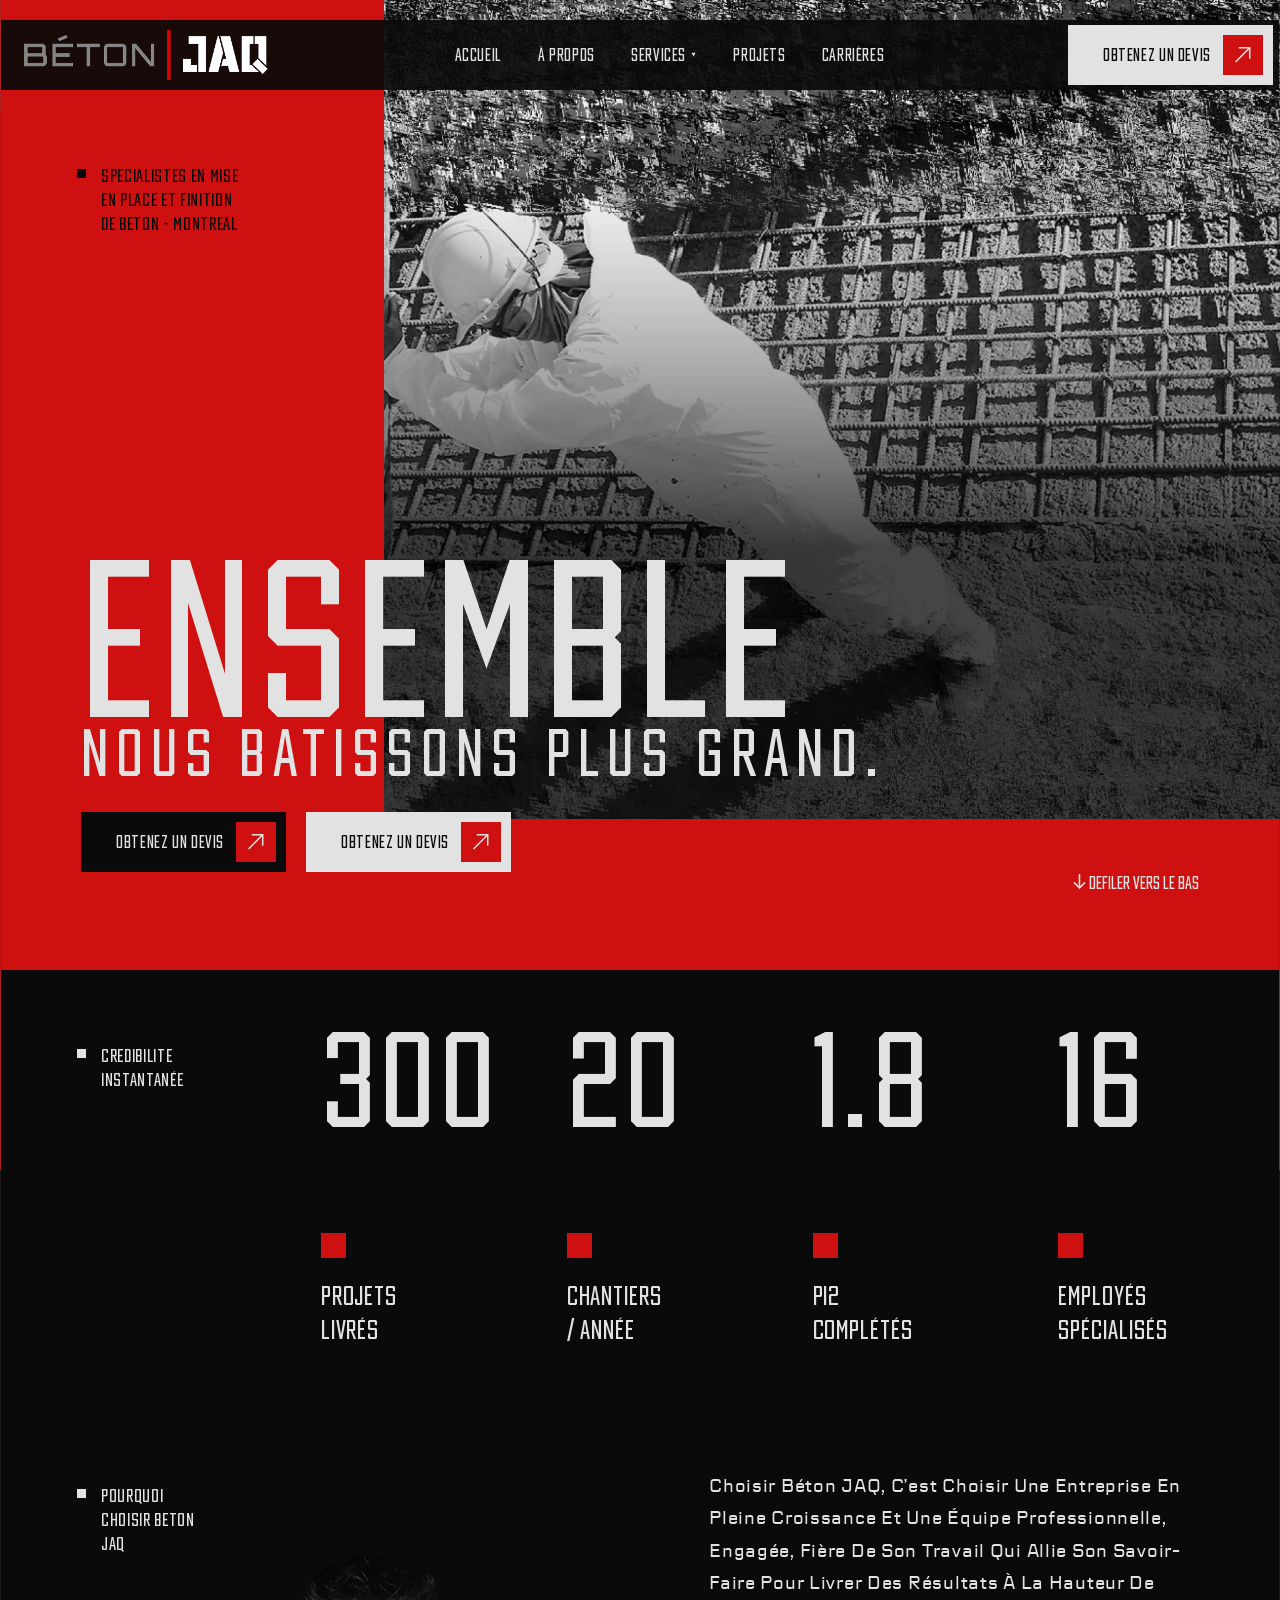
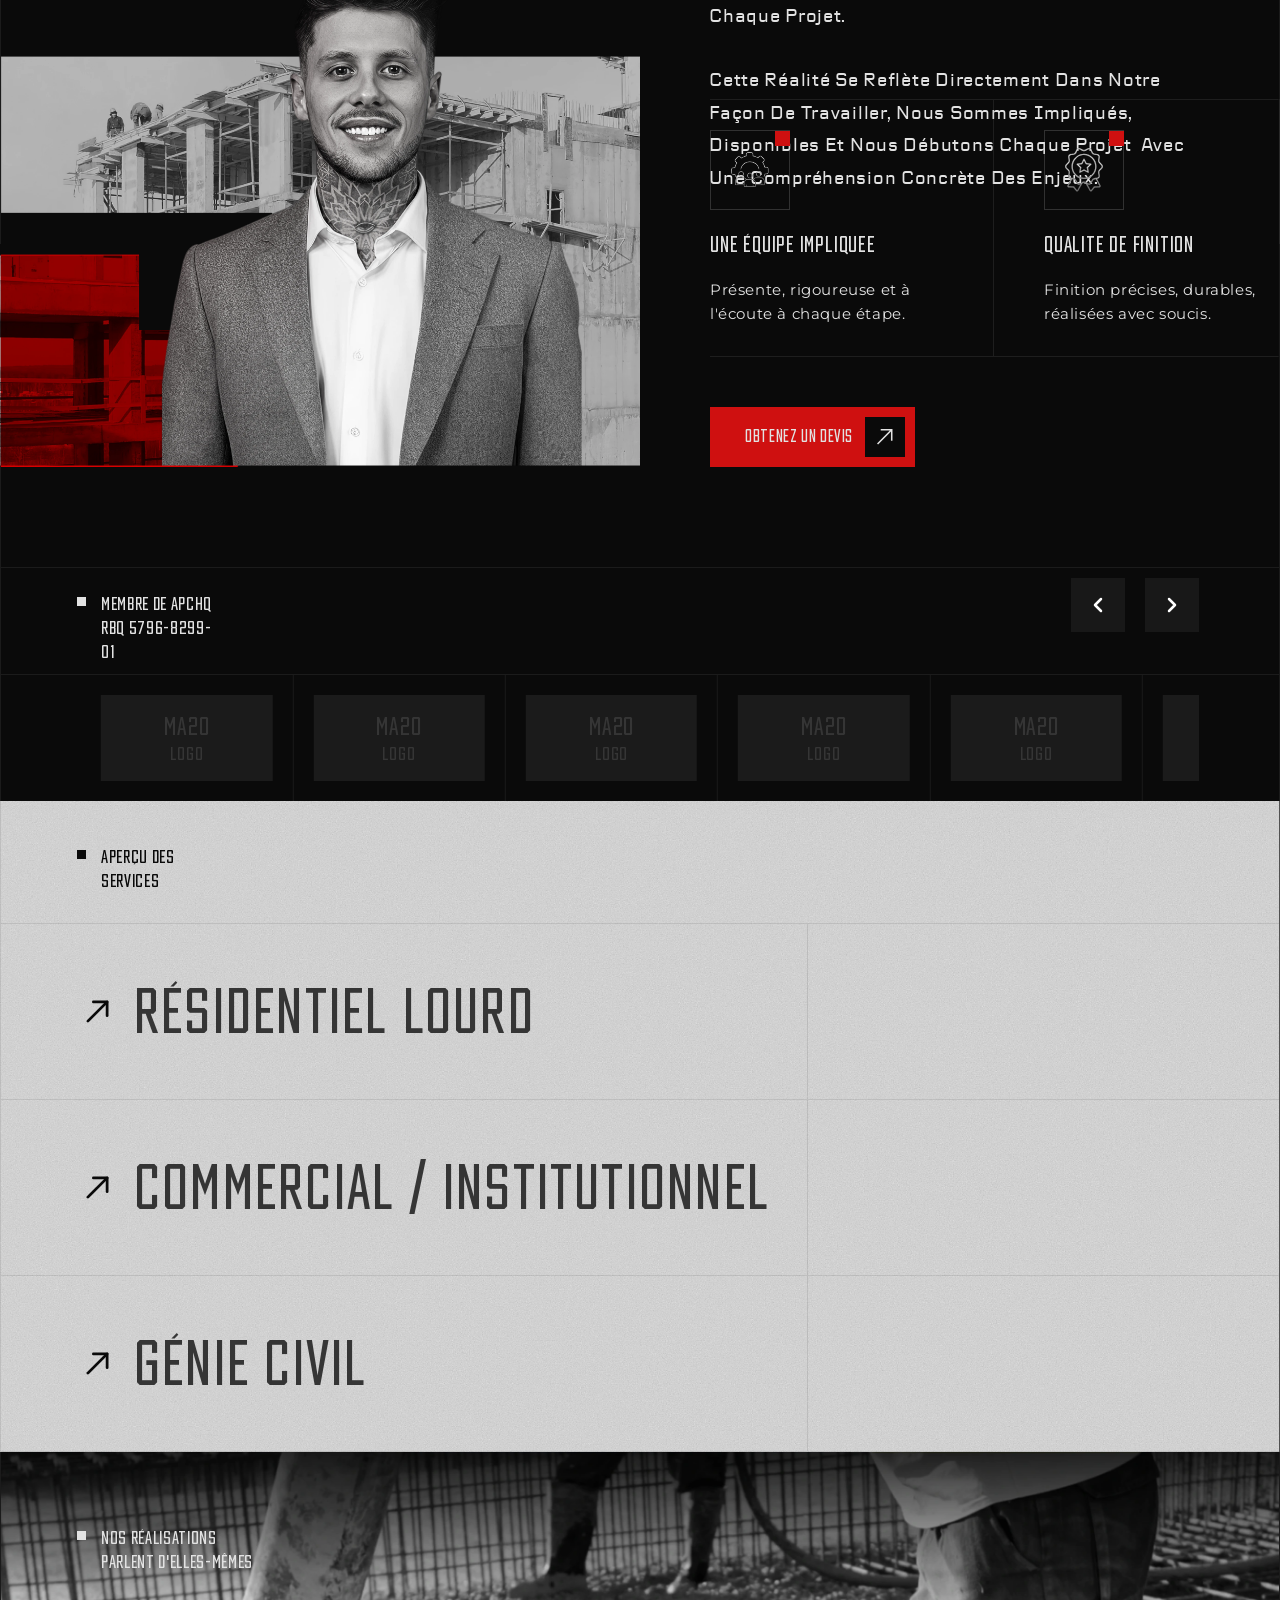
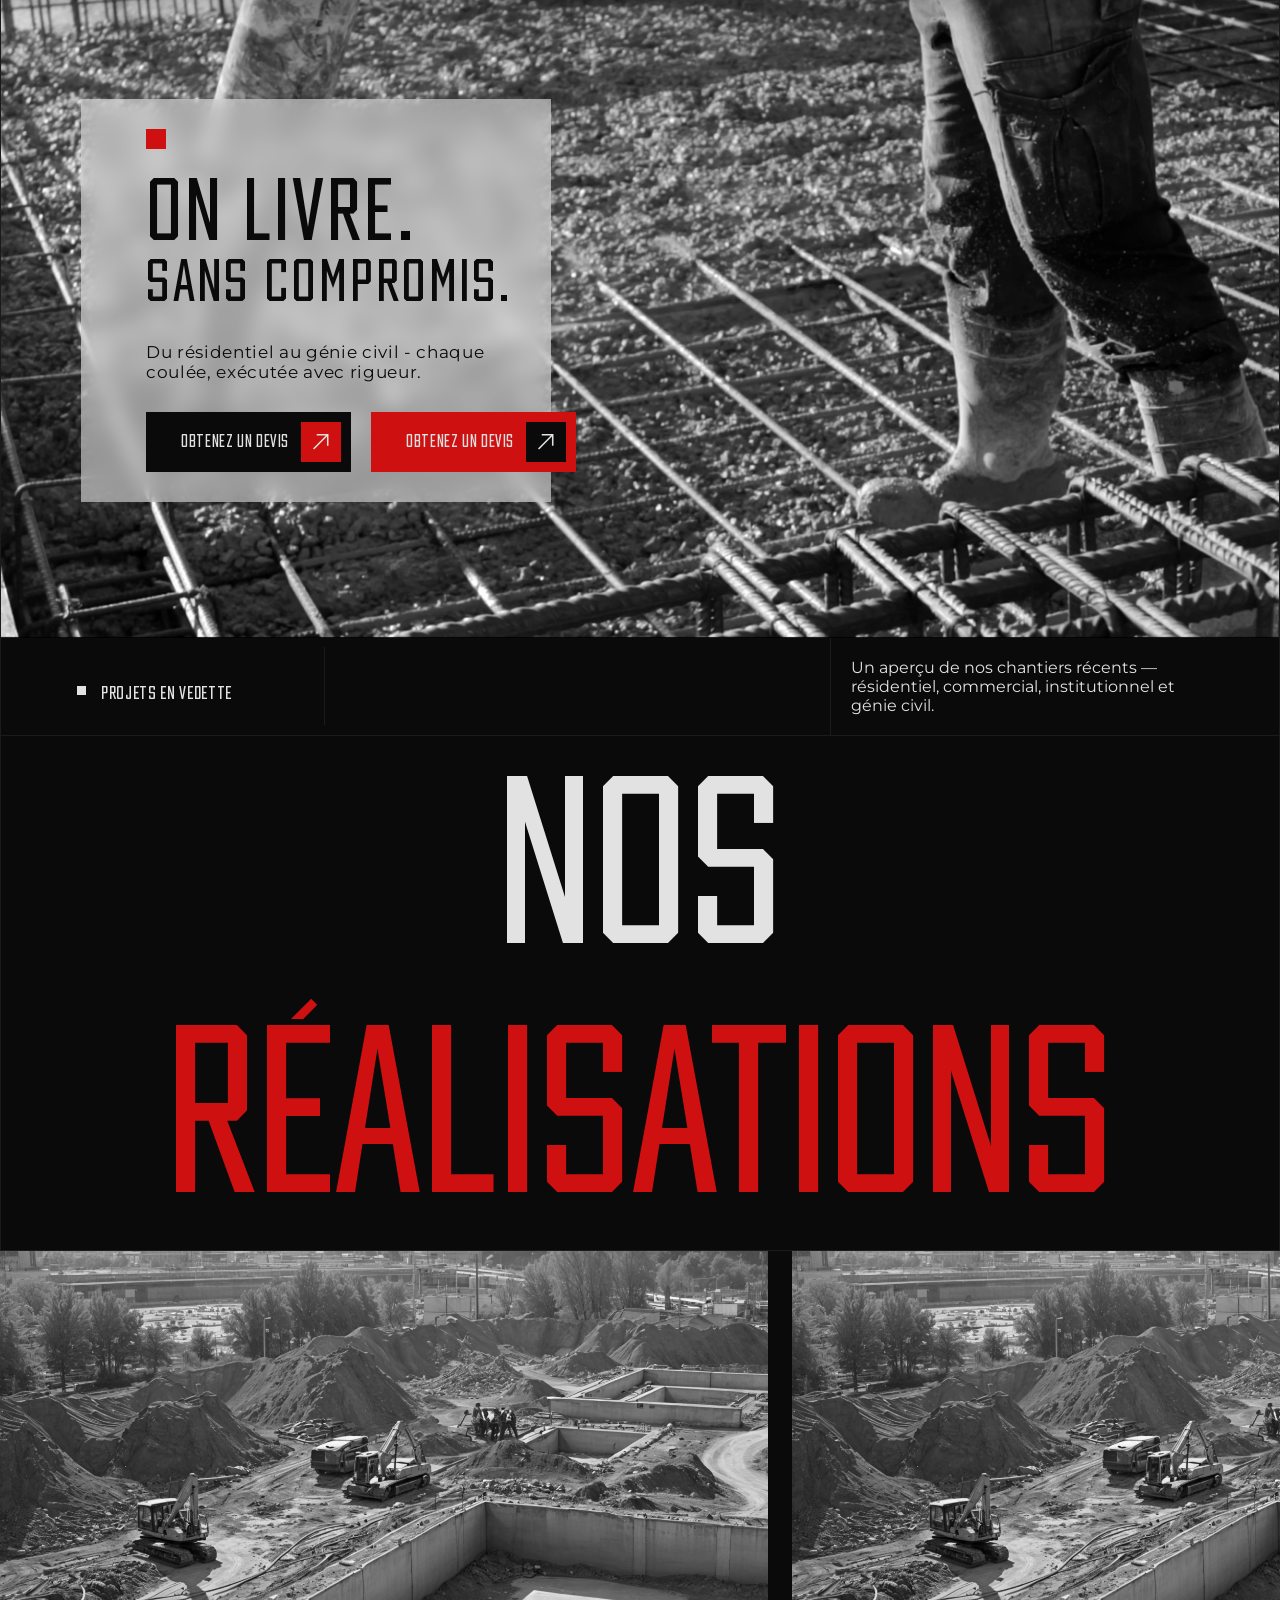
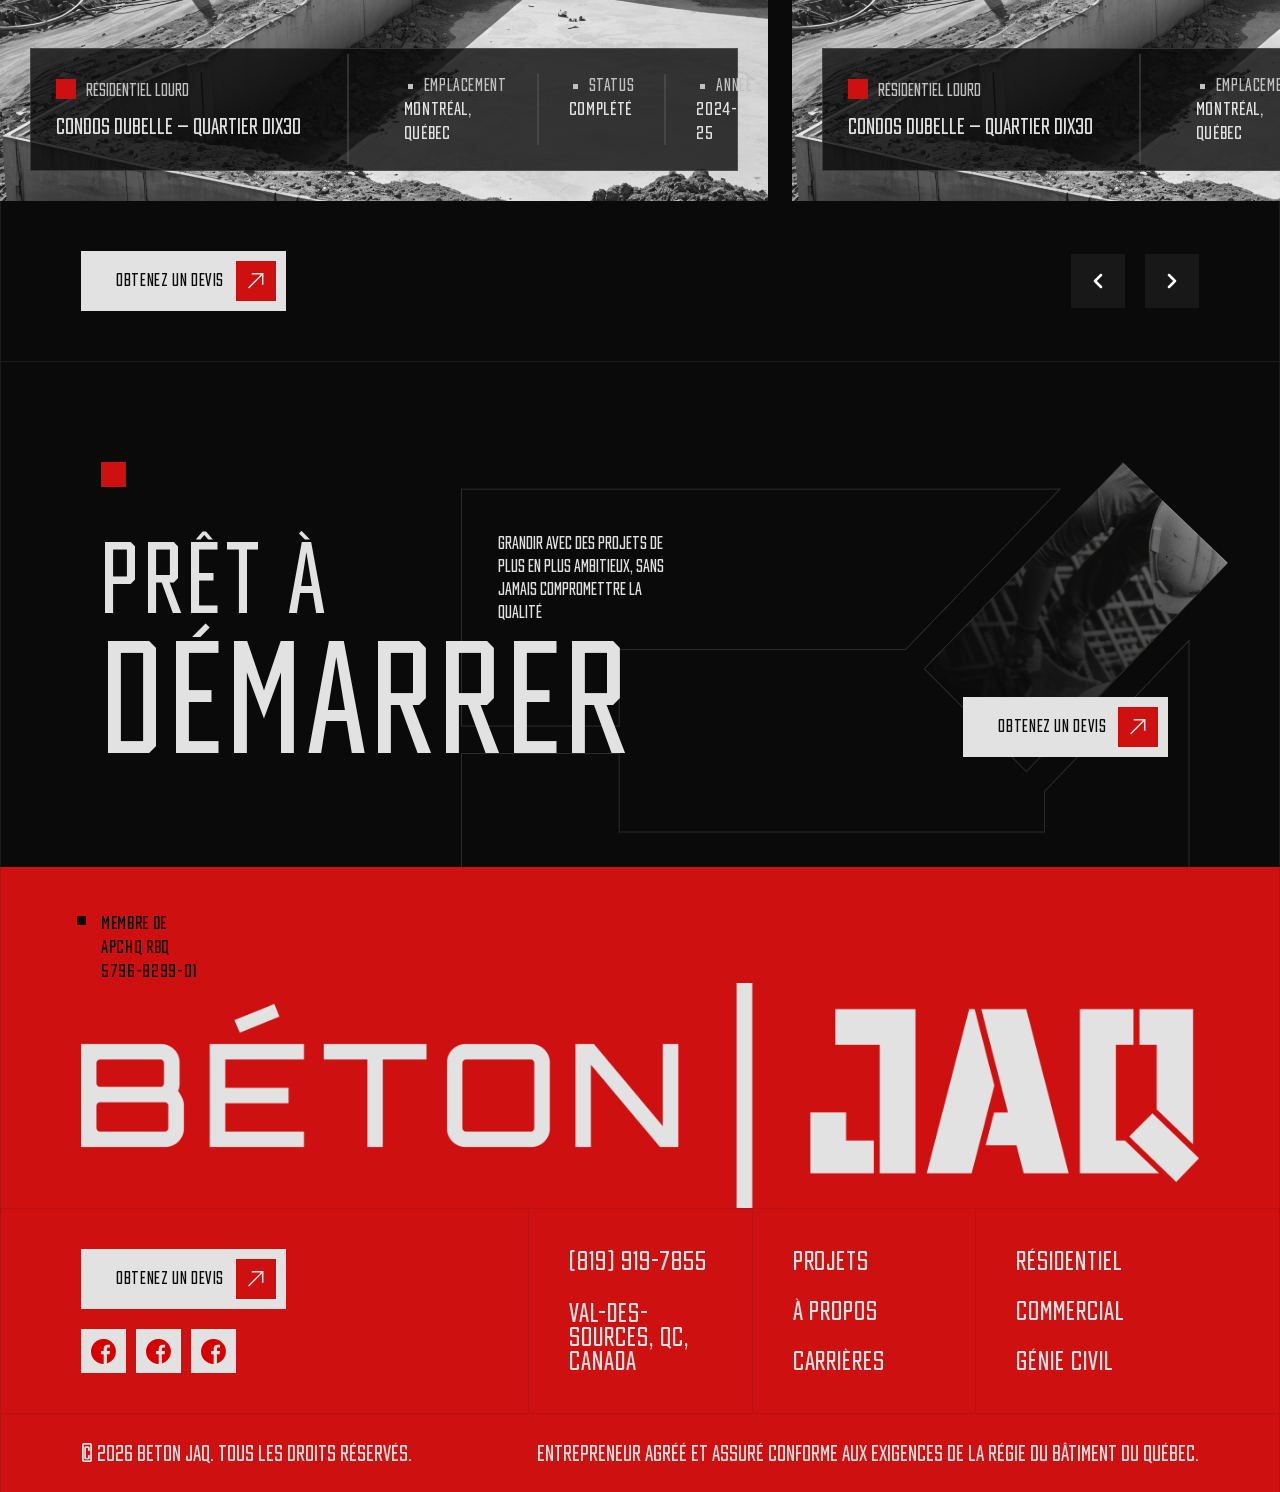
==== commit e325d5ce: "Changes" ====
--- a/index.html
+++ b/index.html
@@ -10,7 +10,7 @@
     <link rel="stylesheet" href="https://cdn.jsdelivr.net/npm/@splidejs/splide@4/dist/css/splide.min.css">
     <script src="https://cdn.jsdelivr.net/npm/@splidejs/splide@4/dist/js/splide.min.js"></script>
     <link rel="stylesheet" href="css/style.css">
-    <link rel="stylesheet" href="css/responsive.css">
+    <link rel="stylesheet" href="css/responsive.css">   
 </head>
 
 <body>
@@ -21,12 +21,11 @@
         <div class="container navbar-wrapper">
             <nav class="navbar">
 
-                <!-- Logo -->
+
                 <div class="nav-logo">
                     <img src="media/img/header-logo.png" alt="Header Logo" class="header-logo">
                 </div>
 
-                <!-- Nav Links -->
                 <ul class="nav-menu">
                     <li><a href="#">Accueil</a></li>
                     <li><a href="#">À Propos</a></li>
@@ -42,7 +41,6 @@
                     <li><a href="#">Carrières</a></li>
                 </ul>
 
-                <!-- CTA Button -->
                 <div class="nav-btn">
                     <a href="#" class="btn-devis">
                         OBTENEZ UN DEVIS
@@ -55,8 +53,44 @@
                     </a>
                 </div>
 
+                <button class="nav-hamburger" aria-label="Toggle menu">
+                    <span></span>
+                    <span></span>
+                    <span></span>
+                </button>
+
             </nav>
         </div>
+
+
+        <div class="nav-overlay">
+            <ul class="nav-menu-mobile">
+                <li><a href="#">Accueil</a></li>
+                <li><a href="#">À Propos</a></li>
+                <li>
+                    <a href="#">Services ▾</a>
+                    <ul class="dropdown-mobile-list">
+                        <li><a href="#">Service 1</a></li>
+                        <li><a href="#">Service 2</a></li>
+                        <li><a href="#">Service 3</a></li>
+                    </ul>
+                </li>
+                <li><a href="#">Projets</a></li>
+                <li><a href="#">Carrières</a></li>
+            </ul>
+            <div class="nav-overlay-btn">
+                <a href="#" class="btn-devis">
+                    OBTENEZ UN DEVIS
+                    <svg class="btn-arrow" width="40px" height="40px" viewBox="0 0 10 10" fill="none"
+                        xmlns="http://www.w3.org/2000/svg">
+                        <path
+                            d="M9.67582 -2.99375e-05H2.33605V0.953585L8.03808 0.953586L1.59135e-05 8.99165L0.684139 9.67578L8.72221 1.63771L8.72221 7.33974L9.67582 7.33974V-2.99375e-05Z"
+                            fill="#E2E2E2" />
+                    </svg>
+                </a>
+            </div>
+        </div>
+
     </header>
     <!-- ===========================================
                      Header End Here
@@ -659,7 +693,9 @@
         <div class="container footer-cta-wrapper">
             <div class="footer-cta-content-wrapper">
                 <div class="counter-shape"></div>
-                <div class="footer-cta-title"><span style="font-size: var(--font-footer-cta-title-2);">Prêt à</span> <br>démarrer</div>
+                <div class="footer-cta-title"><span style="font-size: var(--font-footer-cta-title-2);">Prêt à</span>
+                    <br>démarrer
+                </div>
                 <p>Grandir avec des projets de plus en plus ambitieux, sans jamais compromettre la qualité</p>
             </div>
             <div class="footer-cta-btn">
@@ -755,6 +791,7 @@
         </div>
     </footer>
     <script src="js/main.js"></script>
+    <script src="js/hamburger-menu.js"></script>
 </body>
 
 </html>
--- a/css/style.css
+++ b/css/style.css
@@ -94,13 +94,15 @@
               Navbar Styling Start Here
 =========================================== */
 header {
-    position: relative;
+    position: sticky;
+    top: 0;
     background: transparent;
     z-index: 1000;
 }
 
 .navbar-wrapper {
     padding: 20px 0px;
+
 
 }
 
@@ -110,7 +112,7 @@
     justify-content: space-between;
     height: 70px;
     position: relative;
-    background: var(--color-secondary);
+    background: rgba(10, 10, 10, 0.92);
     padding: 20px 6px 20px 20px;
     margin: 0;
 }
@@ -443,7 +445,7 @@
     letter-spacing: 0.04em;
     font-weight: 400;
     letter-spacing: 0.04em;
-    width: 60%;
+    width: 40%;
     text-transform: uppercase;
     color: var(--color-text);
 }
@@ -461,7 +463,7 @@
 =========================================== */
 
 .about-us-top {
-    margin-bottom: -135px;
+    margin-bottom: -350px;
 }
 
 .about-us-top .container {
@@ -499,7 +501,6 @@
     display: flex;
     align-items: end;
     gap: 20px;
-    border-left: 1px solid var(--color-border-line-3);
 }
 
 .about-us-image-wrapper img {
@@ -604,7 +605,7 @@
 =========================================== */
 
 .member-slider-wrapper {
-    padding: 100px 0px;
+    padding: 100px 0px 0 0;
     display: flex;
     flex-direction: column;
     gap: 0px;
@@ -685,7 +686,8 @@
 =========================================== */
 
 .service-wrapper {
-    background-color: var(--color-container-bg);
+    background: linear-gradient(rgba(226, 226, 226, 0.3), rgba(226, 226, 226, 0.3)), 
+            url('../media/img/service-texture.webp') top right/cover no-repeat;
     padding: 30px 0px 0px 0px;
     display: flex;
     flex-direction: column;
@@ -732,7 +734,7 @@
 }
 
 .service-title {
-    color: var(--color-secondary);
+    color: var(--color-slide-text);
     font-size: var(--font-service-title);
     letter-spacing: 0.04em;
 }
@@ -760,7 +762,9 @@
     opacity: 1;
     transform: translateX(0px);
 }
-
+.services-item:hover .service-title{
+    color: var(--color-secondary);
+}
 .services-item:hover .service-item-title svg {
     stroke: var(--color-primary);
     transform: rotateZ(45deg);
@@ -825,9 +829,9 @@
 .achievements-card {
     width: 42%;
     padding: 30px 30px 30px 65px;
-    background-color: rgba(226, 226, 226, 0.7);
-    backdrop-filter: blur(27px);
-    -webkit-backdrop-filter: blur(27px);
+    background-color: rgba(226, 226, 226, 0.6);
+    backdrop-filter: blur(10px);
+    -webkit-backdrop-filter: blur(10px);
     display: flex;
     flex-direction: column;
     gap: 30px;
--- a/css/responsive.css
+++ b/css/responsive.css
@@ -1,14 +1,3 @@
-/* ===========================================
-   RESPONSIVE.CSS — Beton JAQ
-   All rules here are ADDITIONS / OVERRIDES only.
-   Original style.css is not modified.
-   Breakpoints:
-     Tablet  : max-width 1024px
-     Mobile  : max-width 768px
-     Small   : max-width 480px
-=========================================== */
-
-
 /* ============================================
    RESPONSIVE: Hamburger Button Base Style
 ============================================ */
@@ -50,11 +39,110 @@
 
 
 /* ============================================
+   RESPONSIVE: Mobile Nav Overlay / Drawer
+============================================ */
+.nav-overlay {
+    display: flex;
+    flex-direction: column;
+    gap: 30px;
+    overflow-y: auto;
+    position: fixed;
+    inset: 0;
+    background: var(--color-secondary);
+    z-index: 999;
+    padding: 80px 0px;
+    transform: translateX(100%);
+    opacity: 0;
+    visibility: hidden;
+    pointer-events: none;
+    transition: transform 0.4s cubic-bezier(0.4, 0, 0.2, 1),
+        opacity 0.4s ease,
+        visibility 0.4s ease;
+}
+
+.nav-overlay.open {
+    transform: translateX(0%);
+    opacity: 1;
+    visibility: visible;
+    pointer-events: all;
+}
+
+/* ============================================
+   RESPONSIVE: Overlay Nav Links
+============================================ */
+.nav-overlay .nav-menu-mobile {
+    list-style: none;
+    display: flex;
+    flex-direction: column;
+    gap: 0;
+    padding: 0;
+    margin: 0;
+}
+
+.nav-overlay .nav-menu-mobile>li {
+    border-bottom: 1px solid var(--color-border-line-3);
+}
+
+.nav-overlay .nav-menu-mobile>li>a {
+    display: block;
+    text-decoration: none;
+    color: var(--color-text);
+    font-size: var(--font-service-title);
+    letter-spacing: 0.04em;
+    text-transform: uppercase;
+    padding: 20px;
+    transition: color 0.2s ease;
+}
+
+.nav-overlay .nav-menu-mobile>li>a:hover {
+    color: var(--color-primary);
+}
+
+/* ============================================
+   RESPONSIVE: Overlay Services Dropdown
+============================================ */
+.nav-overlay .dropdown-mobile-list {
+    list-style: none;
+    margin: 0;
+    display: flex;
+    flex-direction: column;
+    gap: 0px;
+}
+
+.nav-overlay .dropdown-mobile-list li a {
+    display: block;
+    text-decoration: none;
+    padding: 15px 40px;
+    color: var(--color-primary);
+    font-size: 16px;
+    font-family: var(--font-text);
+    transition: opacity 0.2s ease;
+}
+
+.nav-overlay .dropdown-mobile-list li a:hover {
+    opacity: 0.7;
+}
+
+/* ============================================
+   RESPONSIVE: Overlay CTA Button
+============================================ */
+.nav-overlay .nav-overlay-btn {
+    margin-top: auto;
+    padding: 20px 20px 0 20px;
+    border-top: 1px solid var(--color-border-line-3);
+}
+
+/* ============================================
    TABLET STYLES — max-width: 1024px
 ============================================ */
 @media (max-width: 1024px) {
 
     /* ── Navbar ── */
+
+    .navbar-wrapper {
+        padding: 20px;
+    }
+
     .navbar {
         height: auto;
         padding: 15px 20px;
@@ -114,7 +202,7 @@
     .hero {
         height: auto;
         min-height: 90vh;
-        margin-top: -90px;
+        margin-top: -125px;
     }
 
     .hero-content {
@@ -194,6 +282,8 @@
         width: 100%;
     }
 
+
+
     /* ── About Us ── */
     .about-us-top {
         margin-bottom: 0px;
@@ -237,6 +327,10 @@
         padding: 20px 40px;
     }
 
+
+
+
+
     /* ── Member Slider ── */
     .member-slider-wrapper {
         padding: 50px 0 0 0;
@@ -258,6 +352,10 @@
     .member-slide-item-border {
         width: 25%;
     }
+
+
+
+
 
     /* ── Services ── */
     .services .content-subtitle-wrapper {
@@ -289,6 +387,10 @@
         padding: 20px 40px 30px 40px;
     }
 
+
+
+
+
     /* ── Achievements ── */
     .achievements-wrapper {
         padding: 60px 40px 100px;
@@ -304,6 +406,11 @@
         clip-path: none;
         padding: 30px;
     }
+
+
+
+
+
 
     /* ── Projects ── */
     .project-content-upper {
@@ -338,6 +445,11 @@
     .project-slide-arrow {
         padding: 30px 40px;
     }
+
+
+
+
+
 
     /* ── Footer CTA ── */
     .footer-cta-wrapper {
@@ -366,6 +478,11 @@
         width: 100%;
     }
 
+
+
+
+
+
     /* ── Footer ── */
     .footer {
         margin-top: -180px;
@@ -415,7 +532,7 @@
 
     /* ── Navbar ── */
     .navbar-wrapper {
-        padding: 10px 0;
+        padding: 24px;
     }
 
     .navbar {
@@ -429,7 +546,7 @@
     /* ── Hero ── */
     .hero {
         min-height: 100svh;
-        margin-top: -75px;
+        margin-top: -115px;
     }
 
     .hero-bg {
@@ -458,6 +575,10 @@
         padding: 30px 0;
         text-align: left;
     }
+
+
+
+
 
     /* ── Counter ── */
     .counter {
@@ -479,12 +600,16 @@
     }
 
     .counter-box {
-        gap: 30px;
+        gap: 20px;
     }
 
     .counter-item-box {
         width: 46.5%;
     }
+
+
+
+
 
     /* ── About Us ── */
     .about-us-top {
@@ -528,6 +653,10 @@
         padding-left: 0 !important;
     }
 
+
+
+
+
     /* ── Member ── */
     .member-slider-wrapper {
         padding: 40px 0;
@@ -550,6 +679,10 @@
     .member-slider {
         padding: 0 24px;
     }
+
+
+
+
 
     /* ── Services ── */
     .services .content-subtitle-wrapper {
@@ -584,6 +717,10 @@
         width: 100%;
     }
 
+
+
+
+
     /* ── Achievements ── */
     .achievements-wrapper {
         padding: 50px 24px 80px;
@@ -598,6 +735,10 @@
         flex-direction: row;
         align-items: flex-start;
     }
+
+
+
+
 
     /* ── Projects ── */
     .project-content-upper {
@@ -657,6 +798,10 @@
         padding: 25px 24px;
     }
 
+
+
+
+
     /* ── Footer CTA ── */
     .footer-cta-wrapper {
         padding: 40px 24px;
@@ -721,13 +866,23 @@
 ============================================ */
 @media (max-width: 480px) {
 
+
+    .navbar-wrapper {
+        padding: 15px;
+    }
+
     .header-logo {
         width: 150px;
     }
 
     .btn-devis {
-        padding: 10px 20px 10px 24px;
+        padding: 6px 20px 6px 24px;
         font-size: 13px;
+    }
+
+
+    .hero {
+        margin-top: -90px;
     }
 
     .container.hero-content {
@@ -815,43 +970,51 @@
 
 
 
-    .project-content-upper p{
+    .project-content-upper p {
         padding: 15px;
     }
+
     .project-slide-item {
         width: 92vw;
         height: 360px;
         padding: 20px;
     }
+
     .project-details-right,
-    .project-details-left{
+    .project-details-left {
         padding: 15px;
         gap: 0px;
     }
-    .container.project-slide-arrow{
+
+    .container.project-slide-arrow {
         padding: 20px 15px;
     }
 
 
-    .footer-logo-wrapper{
+    .footer-logo-wrapper {
         padding: 20px 15px;
     }
-    .footer-middel-btn{
+
+    .footer-middel-btn {
         padding: 20px 15px;
     }
-    .footer-middle-content{
+
+    .footer-middle-content {
         padding: 20px 15px;
         flex-wrap: wrap;
         gap: 20px;
     }
-    .footer-middle-item:nth-child(1){
-        width: 100%;
-    }
-    .footer-middle-item{
+
+    .footer-middle-item:nth-child(1) {
+        width: 100%;
+    }
+
+    .footer-middle-item {
         width: 47%;
         padding: 0;
         border: none;
     }
+
     .footer-cta-title {
         font-size: clamp(40px, 13vw, 65px);
     }
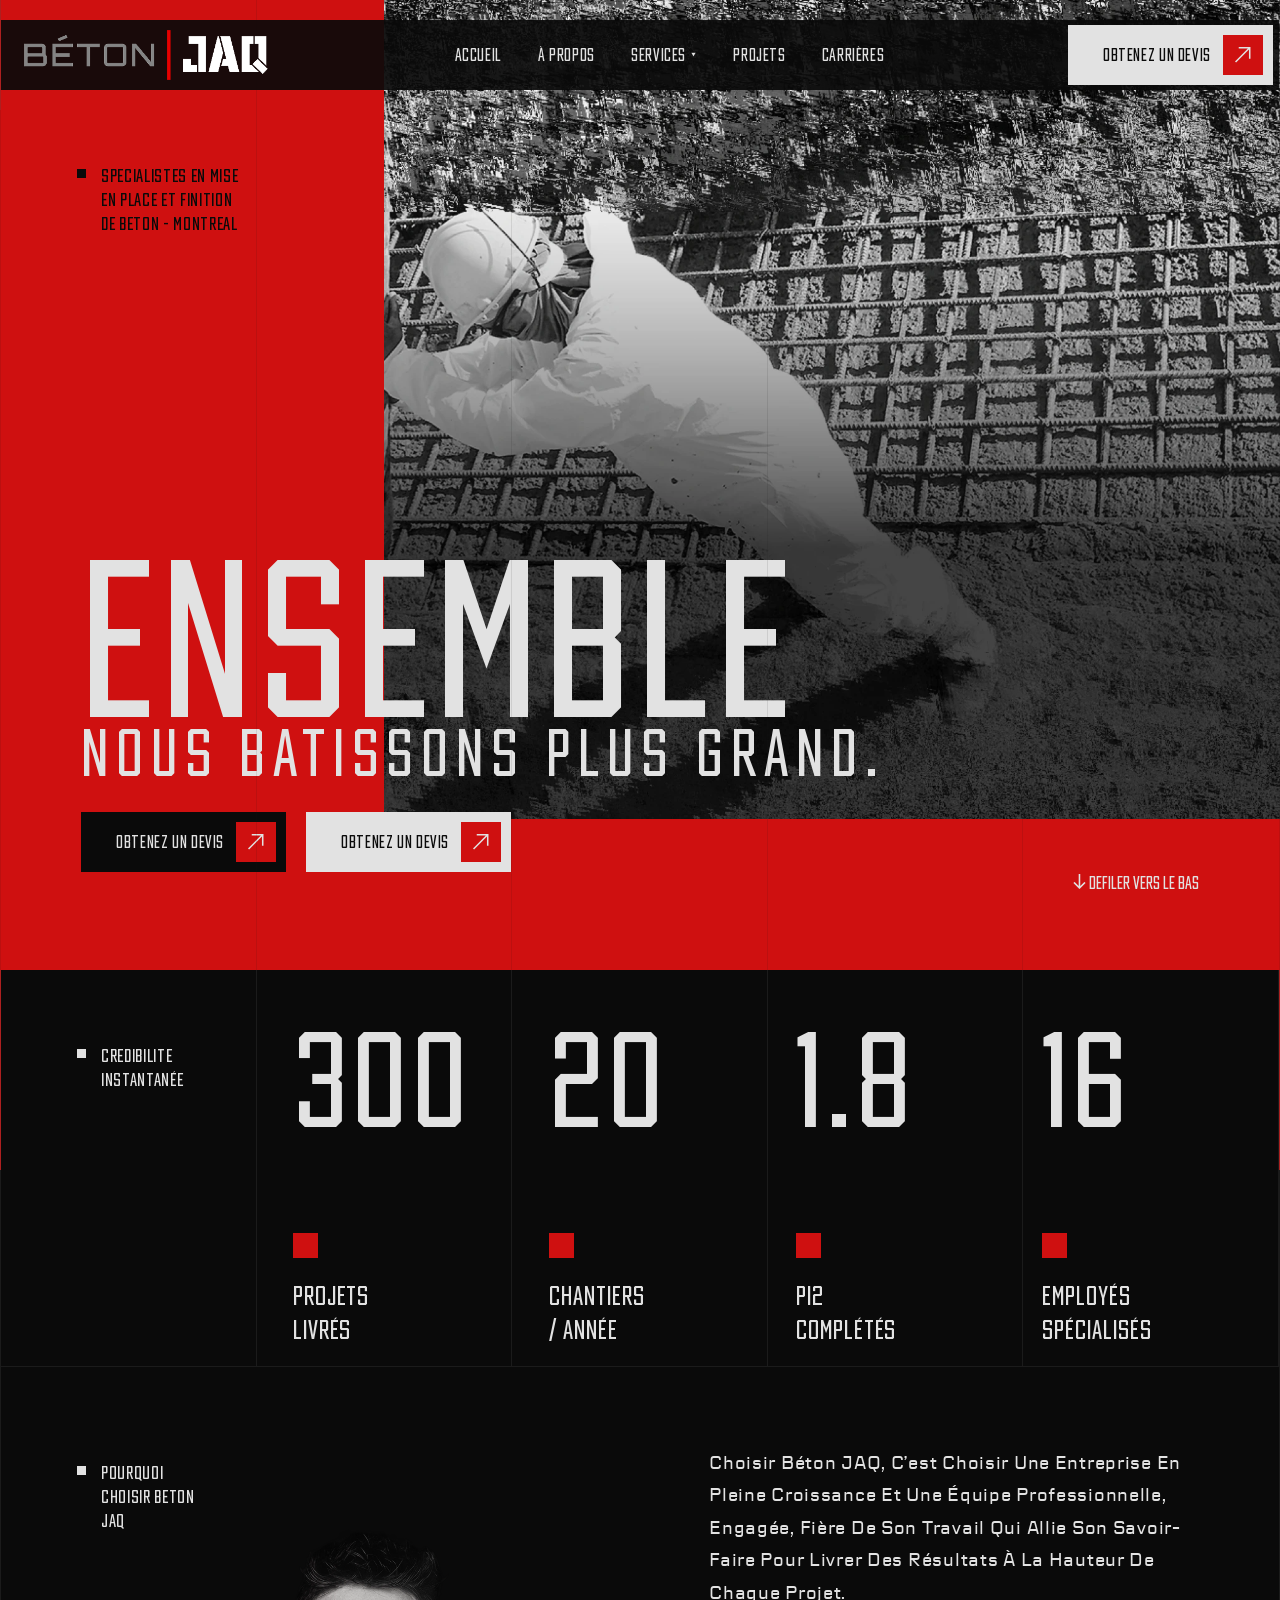
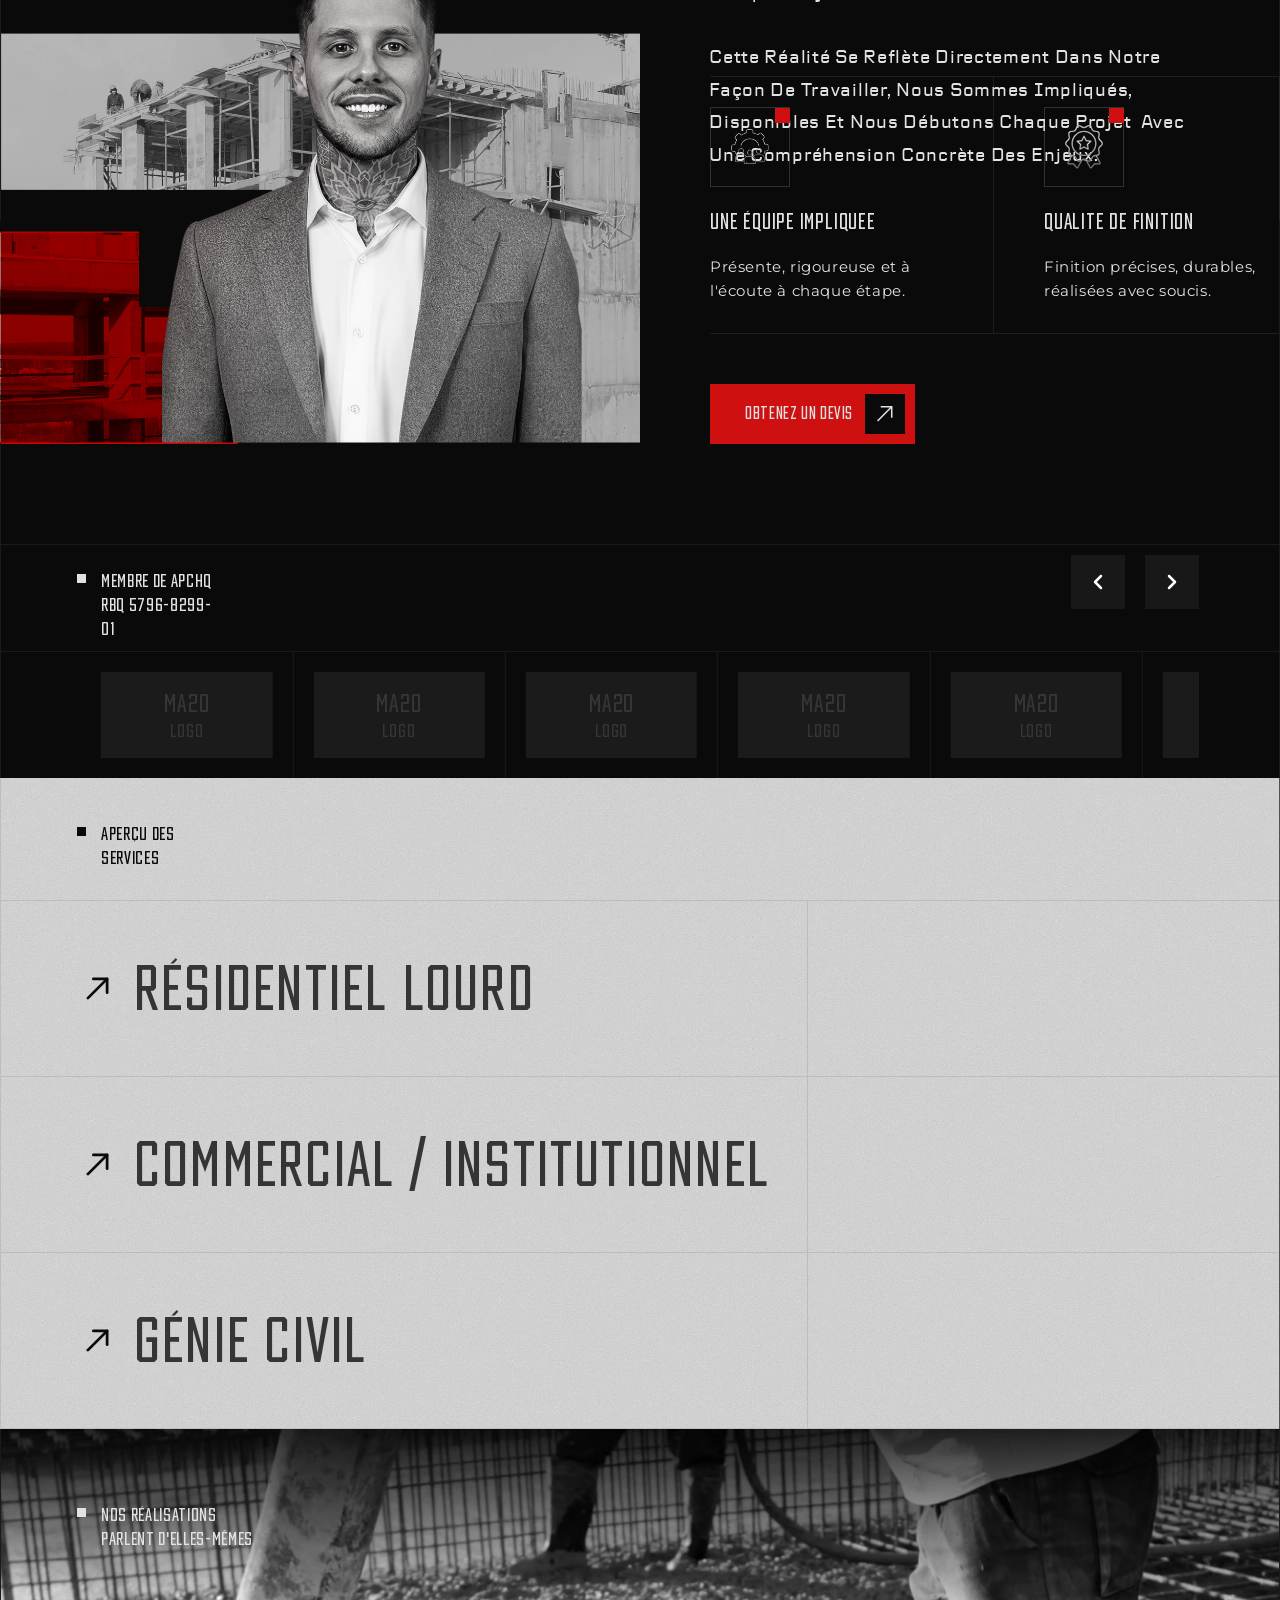
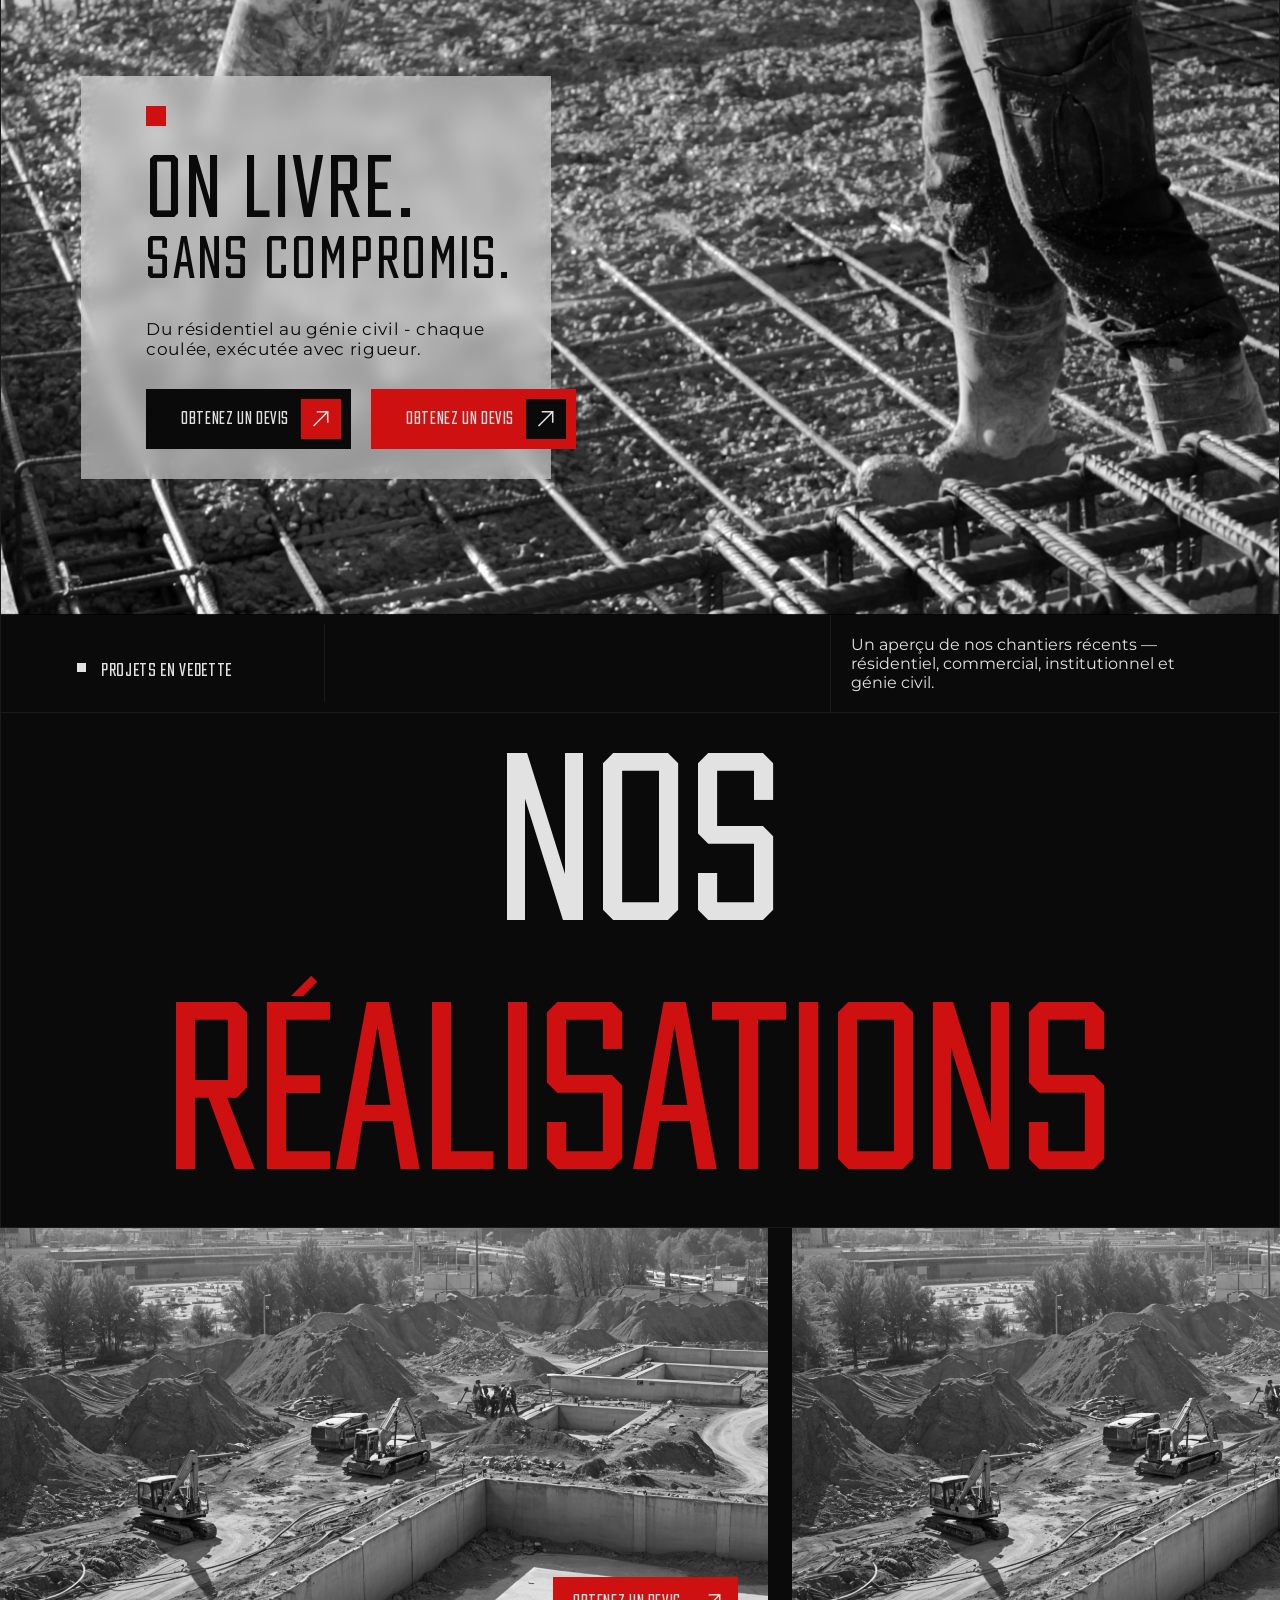
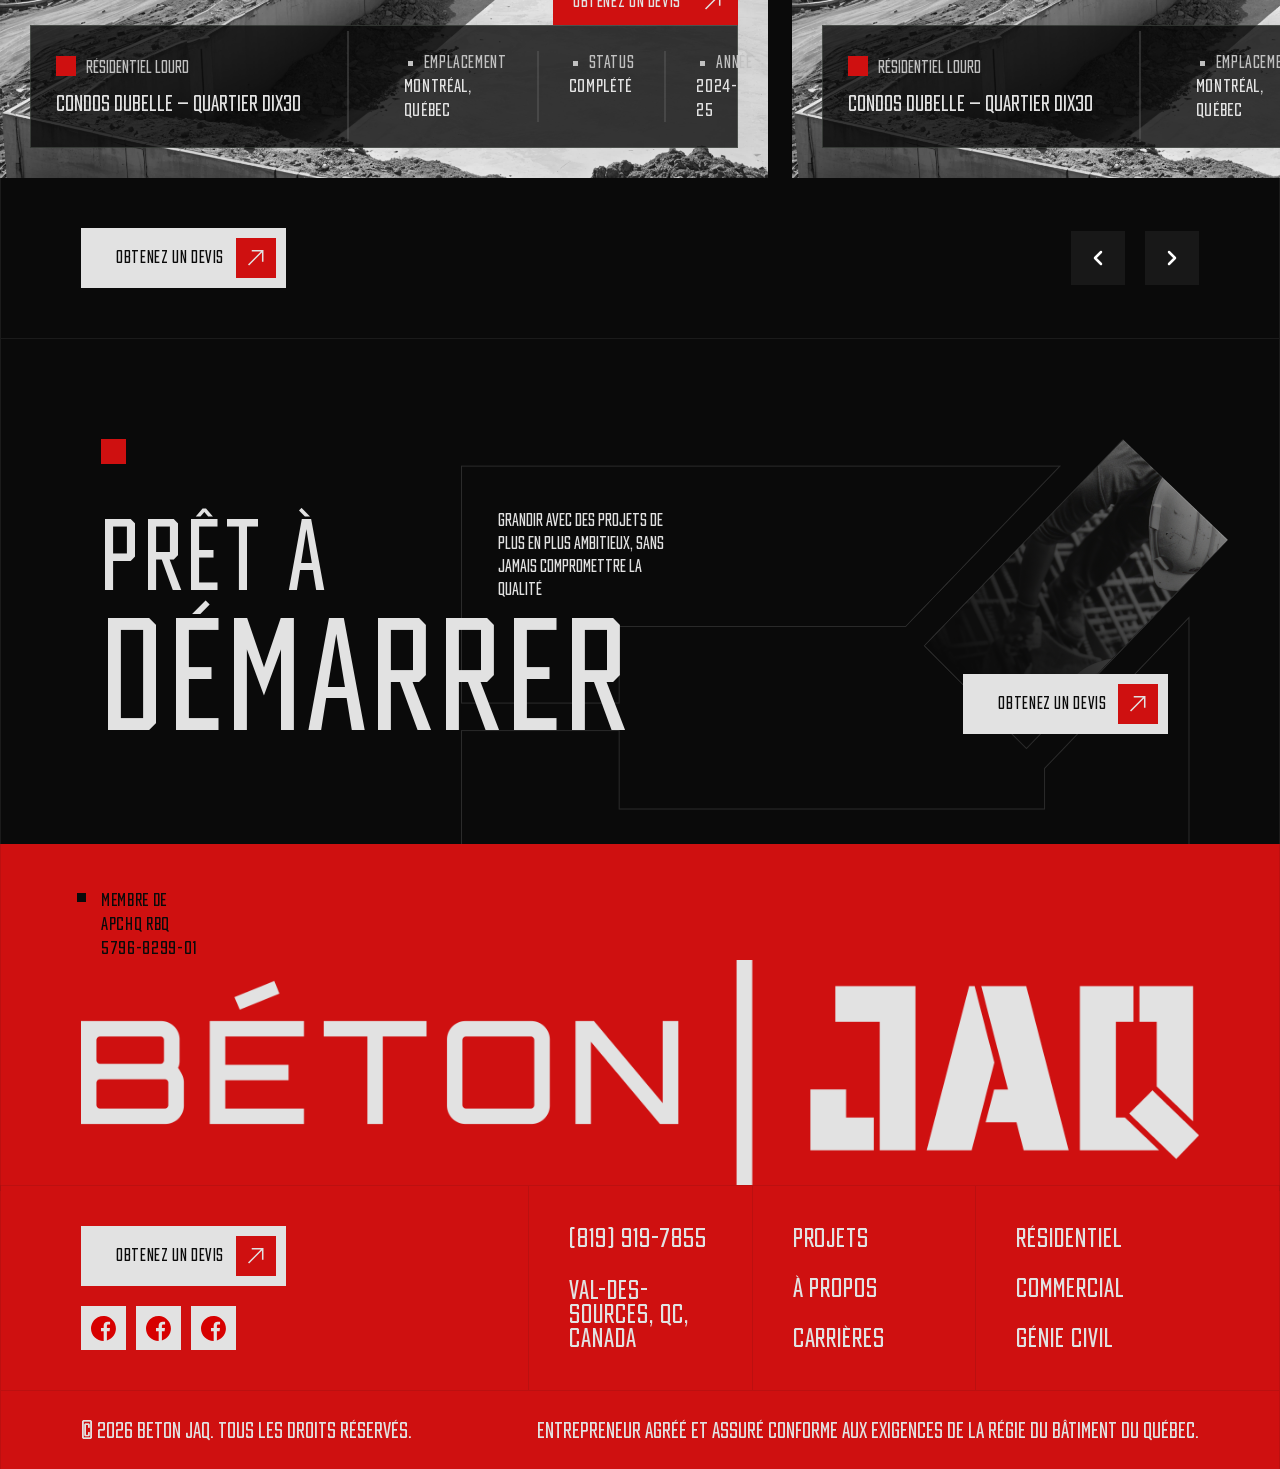
==== commit a6529e6b: "Index" ====
--- a/index.html
+++ b/index.html
@@ -1,797 +1,836 @@
-<!DOCTYPE html>
-<html lang="en">
-
-<head>
-    <meta charset="UTF-8">
-    <meta name="viewport" content="width=device-width, initial-scale=1.0">
-    <title>Baton JAQ</title>
-    <script type="module"
-        src="https://cdn.jsdelivr.net/gh/lekoala/formidable-elements@master/dist/count-up.min.js"></script>
-    <link rel="stylesheet" href="https://cdn.jsdelivr.net/npm/@splidejs/splide@4/dist/css/splide.min.css">
-    <script src="https://cdn.jsdelivr.net/npm/@splidejs/splide@4/dist/js/splide.min.js"></script>
-    <link rel="stylesheet" href="css/style.css">
-    <link rel="stylesheet" href="css/responsive.css">   
-</head>
-
-<body>
-    <!-- ===========================================
-                    Header Start Here
-     =========================================== -->
-    <header>
-        <div class="container navbar-wrapper">
-            <nav class="navbar">
-
-
-                <div class="nav-logo">
-                    <img src="media/img/header-logo.png" alt="Header Logo" class="header-logo">
-                </div>
-
-                <ul class="nav-menu">
-                    <li><a href="#">Accueil</a></li>
-                    <li><a href="#">À Propos</a></li>
-                    <li class="dropdown">
-                        <a href="#">Services ▾</a>
-                        <ul class="dropdown-menu">
-                            <li><a href="#">Service 1</a></li>
-                            <li><a href="#">Service 2</a></li>
-                            <li><a href="#">Service 3</a></li>
-                        </ul>
-                    </li>
-                    <li><a href="#">Projets</a></li>
-                    <li><a href="#">Carrières</a></li>
-                </ul>
-
-                <div class="nav-btn">
-                    <a href="#" class="btn-devis">
-                        OBTENEZ UN DEVIS
-                        <svg class="btn-arrow" width="40px" height="40px" viewBox="0 0 10 10" fill="none"
-                            xmlns="http://www.w3.org/2000/svg">
-                            <path
-                                d="M9.67582 -2.99375e-05H2.33605V0.953585L8.03808 0.953586L1.59135e-05 8.99165L0.684139 9.67578L8.72221 1.63771L8.72221 7.33974L9.67582 7.33974V-2.99375e-05Z"
-                                fill="#E2E2E2" />
-                        </svg>
-                    </a>
-                </div>
-
-                <button class="nav-hamburger" aria-label="Toggle menu">
-                    <span></span>
-                    <span></span>
-                    <span></span>
-                </button>
-
-            </nav>
-        </div>
-
-
-        <div class="nav-overlay">
-            <ul class="nav-menu-mobile">
-                <li><a href="#">Accueil</a></li>
-                <li><a href="#">À Propos</a></li>
-                <li>
-                    <a href="#">Services ▾</a>
-                    <ul class="dropdown-mobile-list">
-                        <li><a href="#">Service 1</a></li>
-                        <li><a href="#">Service 2</a></li>
-                        <li><a href="#">Service 3</a></li>
-                    </ul>
-                </li>
-                <li><a href="#">Projets</a></li>
-                <li><a href="#">Carrières</a></li>
-            </ul>
-            <div class="nav-overlay-btn">
-                <a href="#" class="btn-devis">
-                    OBTENEZ UN DEVIS
-                    <svg class="btn-arrow" width="40px" height="40px" viewBox="0 0 10 10" fill="none"
-                        xmlns="http://www.w3.org/2000/svg">
-                        <path
-                            d="M9.67582 -2.99375e-05H2.33605V0.953585L8.03808 0.953586L1.59135e-05 8.99165L0.684139 9.67578L8.72221 1.63771L8.72221 7.33974L9.67582 7.33974V-2.99375e-05Z"
-                            fill="#E2E2E2" />
-                    </svg>
-                </a>
-            </div>
-        </div>
-
-    </header>
-    <!-- ===========================================
-                     Header End Here
-     =========================================== -->
-
-
-    <!-- ===========================================
-                Hero Section Start Here
-     =========================================== -->
-    <section class="hero">
-        <div class="hero-bg"></div>
-        <div class="container hero-content">
-            <div class="hero-content-wrapper">
-                <div>
-                    <ul class="content-subtitle-wrapper">
-                        <li class="content-subtitle">SPECIALISTES EN MISE EN PLACE ET FINITION DE BETON - MONTREAL</li>
-                    </ul>
-                </div>
-                <div>
-                    <h1 class="hero-title">ENSEMBLE <br><span style="font-size: var(--font-hero-second)">NOUS BATISSONS
-                            PLUS GRAND.</span>
-                    </h1>
-                    <div class="hero-btn-wrapper">
-                        <a href="#" class="btn-devis var-black">
-                            OBTENEZ UN DEVIS
-                            <svg class="btn-arrow" width="40px" height="40px" viewBox="0 0 10 10" fill="none"
-                                xmlns="http://www.w3.org/2000/svg">
-                                <path
-                                    d="M9.67582 -2.99375e-05H2.33605V0.953585L8.03808 0.953586L1.59135e-05 8.99165L0.684139 9.67578L8.72221 1.63771L8.72221 7.33974L9.67582 7.33974V-2.99375e-05Z"
-                                    fill="#E2E2E2" />
-                            </svg>
-                        </a>
-                        <a href="#" class="btn-devis">
-                            OBTENEZ UN DEVIS
-                            <svg class="btn-arrow" width="40px" height="40px" viewBox="0 0 10 10" fill="none"
-                                xmlns="http://www.w3.org/2000/svg">
-                                <path
-                                    d="M9.67582 -2.99375e-05H2.33605V0.953585L8.03808 0.953586L1.59135e-05 8.99165L0.684139 9.67578L8.72221 1.63771L8.72221 7.33974L9.67582 7.33974V-2.99375e-05Z"
-                                    fill="#E2E2E2" />
-                            </svg>
-                        </a>
-                    </div>
-                </div>
-            </div>
-            <div class="hero-scroll-down">
-                <svg width="13" height="15" viewBox="0 0 13 15" fill="none" xmlns="http://www.w3.org/2000/svg"
-                    xmlns:xlink="http://www.w3.org/1999/xlink">
-                    <rect width="13" height="15" fill="url(#pattern0_1001_691)" />
-                    <defs>
-                        <pattern id="pattern0_1001_691" patternContentUnits="objectBoundingBox" width="1" height="1">
-                            <use xlink:href="#image0_1001_691" transform="scale(0.0769231 0.0666667)" />
-                        </pattern>
-                        <image id="image0_1001_691" width="13" height="15" preserveAspectRatio="none"
-                            xlink:href="[data-uri]" />
-                    </defs>
-                </svg>
-
-                DEFILER VERS LE BAS
-            </div>
-        </div>
-    </section>
-    <!-- ===========================================
-                Hero Section End Here
-     =========================================== -->
-
-
-
-
-    <!-- ===========================================
-                Counter Section Start Here
-     =========================================== -->
-    <section class="counter">
-        <div class="container">
-            <div class="counter-wrapper-box">
-                <div class="counter-content">
-                    <ul class="content-subtitle-wrapper">
-                        <li class="content-subtitle">CREDIBILITE INSTANTANÉE</li>
-                    </ul>
-                </div>
-                <div class="counter-box">
-                    <div class="counter-item-box">
-                        <count-up data-suffix="+" data-duration="2">300</count-up>
-                        <div class="counter-item-content">
-                            <div class="counter-shape"></div>
-                            <div class="counter-text">PROJETS LIVRÉS</div>
-                        </div>
-                    </div>
-                    <div class="counter-item-box">
-                        <count-up data-suffix="+" data-duration="2">20</count-up>
-                        <div class="counter-item-content">
-                            <div class="counter-shape"></div>
-                            <div class="counter-text">CHANTIERS / ANNÉE</div>
-                        </div>
-                    </div>
-                    <div class="counter-item-box">
-                        <count-up data-suffix="M" data-duration="2">1.8</count-up>
-                        <div class="counter-item-content">
-                            <div class="counter-shape"></div>
-                            <div class="counter-text">PI2 COMPLÉTÉS</div>
-                        </div>
-
-                    </div>
-                    <div class="counter-item-box">
-                        <count-up data-duration="2">16</count-up>
-                        <div class="counter-item-content">
-                            <div class="counter-shape"></div>
-                            <div class="counter-text">EMPLOYÉS SPÉCIALISÉS</div>
-                        </div>
-                    </div>
-                </div>
-    </section>
-    <!-- ===========================================
-                Counter Section End Here
-     =========================================== -->
-
-
-    <!-- ===========================================
-                About Us Section Start Here
-     =========================================== -->
-    <section class="about-us-top">
-        <div class="container">
-            <div class="about-us-top-content-wrapper">
-                <ul class="content-subtitle-wrapper">
-                    <li class="content-subtitle">POURQUOI CHOISIR BETON JAQ</li>
-                </ul>
-                <p class="about-us-text">
-                    Choisir Béton JAQ, c’est choisir une entreprise en pleine croissance et une équipe professionnelle,
-                    engagée, fière de son travail qui allie son savoir-faire pour livrer des résultats à la hauteur de
-                    chaque projet.<br><br>
-
-                    Cette réalité se reflète directement dans notre façon de travailler, nous sommes impliqués,
-                    disponibles et nous débutons chaque projet  avec une compréhension concrète des enjeux.
-                </p>
-            </div>
-        </div>
-    </section>
-    <section class="about-us-bottom">
-        <div class="about-us-image-wrapper">
-            <img src="media/img/about-us.webp" alt="About Us Image">
-            <div class="about-us-bottom-comtent-wrapper">
-                <div class="about-icon-box-wrapper">
-                    <div class="about-icon-box-item left-side">
-                        <div class="about-icon-box-icon">
-                            <div class="icon-box-shape"></div>
-                            <img src="/media/about-icon-1.svg" alt="" class="iocn-box-svg">
-                        </div>
-
-                        <h3 class="about-icon-box-title">UNE ÉQUIPE IMPLIQUEE</h3>
-                        <p class="about-icon-box-text">Présente, rigoureuse et à l'écoute à chaque étape.</p>
-                    </div>
-                    <div class="about-icon-box-item right-side">
-                        <div class="about-icon-box-icon">
-                            <div class="icon-box-shape"></div>
-                            <img src="/media/about-icon-2.svg" alt="" class="iocn-box-svg">
-                        </div>
-
-                        <h3 class="about-icon-box-title">QUALITE DE FINITION</h3>
-                        <p class="about-icon-box-text">Finition précises, durables, réalisées avec soucis.</p>
-                    </div>
-                </div>
-                <a href="#" class="btn-devis var-red">
-                    OBTENEZ UN DEVIS
-                    <svg class="btn-arrow" width="40px" height="40px" viewBox="0 0 10 10" fill="none"
-                        xmlns="http://www.w3.org/2000/svg">
-                        <path
-                            d="M9.67582 -2.99375e-05H2.33605V0.953585L8.03808 0.953586L1.59135e-05 8.99165L0.684139 9.67578L8.72221 1.63771L8.72221 7.33974L9.67582 7.33974V-2.99375e-05Z"
-                            fill="#E2E2E2" />
-                    </svg>
-                    <!-- <span class="btn-arrow">&#8599;</span> -->
-                </a>
-            </div>
-
-        </div>
-    </section>
-    <!-- ===========================================
-                Member Section End Here
-     =========================================== -->
-
-
-
-    <!-- ===========================================
-                Member Section Start Here
-     =========================================== -->
-    <section class="member">
-        <div class="container member-slider-wrapper">
-            <div class="member-content">
-                <ul class="content-subtitle-wrapper">
-                    <li class="content-subtitle">MEMBRE DE APCHQ RBQ 5796-8299-01</li>
-                </ul>
-                <div class="member-slider-arrow">
-                    <div class="member-slide-prev-arrow">
-                        <svg xmlns="http://www.w3.org/2000/svg" width="24" height="24" viewBox="0 0 24 24" fill="none"
-                            stroke="white" stroke-width="2.5" stroke-linecap="round" stroke-linejoin="round">
-                            <polyline points="15 18 9 12 15 6"></polyline>
-                        </svg>
-                    </div>
-                    <div class="member-slide-next-arrow">
-                        <svg xmlns="http://www.w3.org/2000/svg" width="24" height="24" viewBox="0 0 24 24" fill="none"
-                            stroke="white" stroke-width="2.5" stroke-linecap="round" stroke-linejoin="round">
-                            <polyline points="9 18 15 12 9 6"></polyline>
-                        </svg>
-                    </div>
-                </div>
-            </div>
-            <!-- Splide Slide start Here -->
-            <div class="splide member-slider">
-                <!-- Splide Track -->
-                <div class="splide__track">
-                    <!-- Splide List -->
-                    <div class="splide__list">
-                        <!-- Splide Items 1 -->
-                        <div class="splide__slide member-slide-item-border">
-                            <div class="member-slide-item">
-                                MA20 <br> <span style="font-size: var(--font-subtitle);">LOGO</span>
-                            </div>
-                        </div>
-                        <!-- Splide Items 1 -->
-                        <div class="splide__slide member-slide-item-border">
-                            <div class="member-slide-item">
-                                MA20 <br> <span style="font-size: var(--font-subtitle);">LOGO</span>
-                            </div>
-                        </div>
-                        <!-- Splide Items 1 -->
-                        <div class="splide__slide member-slide-item-border">
-                            <div class="member-slide-item">
-                                MA20 <br> <span style="font-size: var(--font-subtitle);">LOGO</span>
-                            </div>
-                        </div>
-                        <!-- Splide Items 1 -->
-                        <div class="splide__slide member-slide-item-border">
-                            <div class="member-slide-item">
-                                MA20 <br> <span style="font-size: var(--font-subtitle);">LOGO</span>
-                            </div>
-                        </div>
-                        <!-- Splide Items 1 -->
-                        <div class="splide__slide member-slide-item-border">
-                            <div class="member-slide-item">
-                                MA20 <br> <span style="font-size: var(--font-subtitle);">LOGO</span>
-                            </div>
-                        </div>
-                        <!-- Splide Items 1 -->
-                        <div class="splide__slide member-slide-item-border">
-                            <div class="member-slide-item">
-                                MA20 <br> <span style="font-size: var(--font-subtitle);">LOGO</span>
-                            </div>
-                        </div>
-                        <!-- Splide Items 1 -->
-                        <div class="splide__slide member-slide-item-border">
-                            <div class="member-slide-item">
-                                MA20 <br> <span style="font-size: var(--font-subtitle);">LOGO</span>
-                            </div>
-                        </div>
-                        <!-- Splide Items 1 -->
-                        <div class="splide__slide member-slide-item-border">
-                            <div class="member-slide-item">
-                                MA20 <br> <span style="font-size: var(--font-subtitle);">LOGO</span>
-                            </div>
-                        </div>
-                    </div>
-                </div>
-            </div>
-        </div>
-    </section>
-    <!-- ===========================================
-                Member Section End Here
-     =========================================== -->
-
-
-
-    <!-- ===========================================
-                Services Section Start Here
-     =========================================== -->
-    <section class="services">
-        <div class="container service-wrapper">
-            <ul class="content-subtitle-wrapper">
-                <li class="content-subtitle">APERÇU DES SERVICES</li>
-            </ul>
-            <div class="services-item-wrapper">
-                <div class="services-item">
-                    <div class="service-item-title">
-                        <svg xmlns="http://www.w3.org/2000/svg" width="33" height="33" viewBox="0 0 24 24" fill="none"
-                            stroke="#333" stroke-width="2" stroke-linecap="round" stroke-linejoin="round">
-                            <line x1="5" y1="19" x2="19" y2="5"></line>
-                            <polyline points="9 5 19 5 19 15"></polyline>
-                        </svg>
-                        <div class="service-title">
-                            RÉSIDENTIEL LOURD
-                        </div>
-                    </div>
-                    <div class="service-item-content">
-                        <div class="service-item-img">
-                            <img src="https://images.unsplash.com/photo-1504307651254-35680f356dfd?w=1400&q=80" alt="">
-                        </div>
-                        <div class="service-content">
-                            <p>Nous réalisons des projets de construction en béton pour des structures de 6 étages et
-                                moins.</p>
-                            <a href="#" class="btn-devis var-red">
-                                OBTENEZ UN DEVIS
-                                <svg class="btn-arrow" width="40px" height="40px" viewBox="0 0 10 10" fill="none"
-                                    xmlns="http://www.w3.org/2000/svg">
-                                    <path
-                                        d="M9.67582 -2.99375e-05H2.33605V0.953585L8.03808 0.953586L1.59135e-05 8.99165L0.684139 9.67578L8.72221 1.63771L8.72221 7.33974L9.67582 7.33974V-2.99375e-05Z"
-                                        fill="#E2E2E2" />
-                                </svg>
-                                <!-- <span class="btn-arrow">&#8599;</span> -->
-                            </a>
-                        </div>
-                    </div>
-                </div>
-                <div class="services-item">
-                    <div class="service-item-title">
-                        <svg xmlns="http://www.w3.org/2000/svg" width="33" height="33" viewBox="0 0 24 24" fill="none"
-                            stroke="#333" stroke-width="2" stroke-linecap="round" stroke-linejoin="round">
-                            <line x1="5" y1="19" x2="19" y2="5"></line>
-                            <polyline points="9 5 19 5 19 15"></polyline>
-                        </svg>
-                        <div class="service-title">
-                            COMMERCIAL / INSTITUTIONNEL
-                        </div>
-                    </div>
-                    <div class="service-item-content">
-                        <div class="service-item-img">
-                            <img src="https://images.unsplash.com/photo-1504307651254-35680f356dfd?w=1400&q=80" alt="">
-                        </div>
-                        <div class="service-content">
-                            <p>Nous réalisons des projets de construction en béton pour des structures de 6 étages et
-                                moins.</p>
-                            <a href="#" class="btn-devis var-red">
-                                OBTENEZ UN DEVIS
-                                <svg class="btn-arrow" width="40px" height="40px" viewBox="0 0 10 10" fill="none"
-                                    xmlns="http://www.w3.org/2000/svg">
-                                    <path
-                                        d="M9.67582 -2.99375e-05H2.33605V0.953585L8.03808 0.953586L1.59135e-05 8.99165L0.684139 9.67578L8.72221 1.63771L8.72221 7.33974L9.67582 7.33974V-2.99375e-05Z"
-                                        fill="#E2E2E2" />
-                                </svg>
-                                <!-- <span class="btn-arrow">&#8599;</span> -->
-                            </a>
-                        </div>
-                    </div>
-                </div>
-                <div class="services-item">
-                    <div class="service-item-title">
-                        <svg xmlns="http://www.w3.org/2000/svg" width="33" height="33" viewBox="0 0 24 24" fill="none"
-                            stroke="#333" stroke-width="2" stroke-linecap="round" stroke-linejoin="round">
-                            <line x1="5" y1="19" x2="19" y2="5"></line>
-                            <polyline points="9 5 19 5 19 15"></polyline>
-                        </svg>
-                        <div class="service-title">
-                            GÉNIE CIVIL
-                        </div>
-                    </div>
-                    <div class="service-item-content">
-                        <div class="service-item-img">
-                            <img src="https://images.unsplash.com/photo-1504307651254-35680f356dfd?w=1400&q=80" alt="">
-                        </div>
-                        <div class="service-content">
-                            <p>Nous réalisons des projets de construction en béton pour des structures de 6 étages et
-                                moins.</p>
-                            <a href="#" class="btn-devis var-red">
-                                OBTENEZ UN DEVIS
-                                <svg class="btn-arrow" width="40px" height="40px" viewBox="0 0 10 10" fill="none"
-                                    xmlns="http://www.w3.org/2000/svg">
-                                    <path
-                                        d="M9.67582 -2.99375e-05H2.33605V0.953585L8.03808 0.953586L1.59135e-05 8.99165L0.684139 9.67578L8.72221 1.63771L8.72221 7.33974L9.67582 7.33974V-2.99375e-05Z"
-                                        fill="#E2E2E2" />
-                                </svg>
-                                <!-- <span class="btn-arrow">&#8599;</span> -->
-                            </a>
-                        </div>
-                    </div>
-                </div>
-            </div>
-        </div>
-    </section>
-    <!-- ===========================================
-                Services Section End Here
-     =========================================== -->
-
-
-
-    <!-- ===========================================
-               Achievements Section Start Here
-     =========================================== -->
-    <section class="achievements">
-        <div class="container achievements-wrapper">
-            <ul class="content-subtitle-wrapper">
-                <li class="content-subtitle">NOS RÉALISATIONS PARLENT D'ELLES-MÊMES</li>
-            </ul>
-            <div class="achievements-card">
-                <div class="achievements-card-shape"></div>
-                <h2>ON LIVRE.<br><span style="font-size: var(--font-achievements-title-2);"> SANS COMPROMIS.</span></h2>
-                <p>Du résidentiel au génie civil - chaque coulée, exécutée avec rigueur.</p>
-                <div class="hero-btn-wrapper">
-                    <a href="#" class="btn-devis var-black">
-                        OBTENEZ UN DEVIS
-                        <svg class="btn-arrow" width="40px" height="40px" viewBox="0 0 10 10" fill="none"
-                            xmlns="http://www.w3.org/2000/svg">
-                            <path
-                                d="M9.67582 -2.99375e-05H2.33605V0.953585L8.03808 0.953586L1.59135e-05 8.99165L0.684139 9.67578L8.72221 1.63771L8.72221 7.33974L9.67582 7.33974V-2.99375e-05Z"
-                                fill="#E2E2E2" />
-                        </svg>
-                        <!-- <span class="btn-arrow">&#8599;</span> -->
-                    </a>
-                    <a href="#" class="btn-devis var-red">
-                        OBTENEZ UN DEVIS
-                        <svg class="btn-arrow" width="40px" height="40px" viewBox="0 0 10 10" fill="none"
-                            xmlns="http://www.w3.org/2000/svg">
-                            <path
-                                d="M9.67582 -2.99375e-05H2.33605V0.953585L8.03808 0.953586L1.59135e-05 8.99165L0.684139 9.67578L8.72221 1.63771L8.72221 7.33974L9.67582 7.33974V-2.99375e-05Z"
-                                fill="#E2E2E2" />
-                        </svg>
-                        <!-- <span class="btn-arrow">&#8599;</span> -->
-                    </a>
-                </div>
-            </div>
-        </div>
-    </section>
-    <!-- ===========================================
-               Achievements Section End Here
-     =========================================== -->
-
-
-
-    <!-- ===========================================
-               Project Section Start Here
-     =========================================== -->
-
-    <section class="projects">
-        <div class="container project-wrapper">
-            <div class="content-wrapper">
-                <div class="project-content-upper">
-                    <ul class="content-subtitle-wrapper">
-                        <li class="content-subtitle">PROJETS EN VEDETTE</li>
-                    </ul>
-                    <p>
-                        Un aperçu de nos chantiers récents — résidentiel, commercial, institutionnel et génie civil.
-                    </p>
-                </div>
-                <div class="project-content-title">
-                    NOS <span style="color: var(--color-primary);">RÉALISATIONS</spans>
-                </div>
-            </div>
-        </div>
-    </section>
-    <section class="projects-slide">
-        <div class="project-wrapper-slider">
-            <!-- Splide Project Slide start Here -->
-            <div class="splide project-slider">
-                <!-- Splide Track -->
-                <div class="splide__track">
-                    <!-- Splide List -->
-                    <div class="splide__list">
-                        <!-- Splide Items 1 -->
-                        <div class="splide__slide project-slide-item">
-                            <div class="project-detail-content-wrapper">
-                                <div class="project-details-btn"></div>
-                                <div class="project-details">
-                                    <div class="project-details-right">
-                                        <div class="project-details-subtitle">
-                                            <div class="achievements-card-shape"></div>
-                                            <p class="project-details-subtitle-text">RÉSIDENTIEL LOURD</p>
-                                        </div>
-                                        <h3>Condos Dubelle — Quartier DIX30</h3>
-                                    </div>
-                                    <div class="project-details-left">
-                                        <div class="project-details-left-item">
-                                            <ul class="content-subtitle-wrapper">
-                                                <li class="content-subtitle">Emplacement</li>
-                                            </ul>
-                                            <h4>MontrÉal, QuÉbec</h4>
-                                        </div>
-                                        <div class="project-details-left-item">
-                                            <ul class="content-subtitle-wrapper">
-                                                <li class="content-subtitle">Status</li>
-                                            </ul>
-                                            <h4>ComplÉTÉ</h4>
-                                        </div>
-                                        <div class="project-details-left-item">
-                                            <ul class="content-subtitle-wrapper">
-                                                <li class="content-subtitle">Année</li>
-                                            </ul>
-                                            <h4>2024-25</h4>
-                                        </div>
-                                    </div>
-                                </div>
-                            </div>
-
-                        </div>
-                        <div class="splide__slide project-slide-item">
-                            <div class="project-detail-content-wrapper">
-                                <div class="project-details-btn"></div>
-                                <div class="project-details">
-                                    <div class="project-details-right">
-                                        <div class="project-details-subtitle">
-                                            <div class="achievements-card-shape"></div>
-                                            <p class="project-details-subtitle-text">RÉSIDENTIEL LOURD</p>
-                                        </div>
-                                        <h3>Condos Dubelle — Quartier DIX30</h3>
-                                    </div>
-                                    <div class="project-details-left">
-                                        <div class="project-details-left-item">
-                                            <ul class="content-subtitle-wrapper">
-                                                <li class="content-subtitle">Emplacement</li>
-                                            </ul>
-                                            <h4>MontrÉal, QuÉbec</h4>
-                                        </div>
-                                        <div class="project-details-left-item">
-                                            <ul class="content-subtitle-wrapper">
-                                                <li class="content-subtitle">Status</li>
-                                            </ul>
-                                            <h4>ComplÉTÉ</h4>
-                                        </div>
-                                        <div class="project-details-left-item">
-                                            <ul class="content-subtitle-wrapper">
-                                                <li class="content-subtitle">Année</li>
-                                            </ul>
-                                            <h4>2024-25</h4>
-                                        </div>
-                                    </div>
-                                </div>
-                            </div>
-
-                        </div>
-                        <div class="splide__slide project-slide-item">
-                            <div class="project-detail-content-wrapper">
-                                <div class="project-details-btn"></div>
-                                <div class="project-details">
-                                    <div class="project-details-right">
-                                        <div class="project-details-subtitle">
-                                            <div class="achievements-card-shape"></div>
-                                            <p class="project-details-subtitle-text">RÉSIDENTIEL LOURD</p>
-                                        </div>
-                                        <h3>Condos Dubelle — Quartier DIX30</h3>
-                                    </div>
-                                    <div class="project-details-left">
-                                        <div class="project-details-left-item">
-                                            <ul class="content-subtitle-wrapper">
-                                                <li class="content-subtitle">Emplacement</li>
-                                            </ul>
-                                            <h4>MontrÉal, QuÉbec</h4>
-                                        </div>
-                                        <div class="project-details-left-item">
-                                            <ul class="content-subtitle-wrapper">
-                                                <li class="content-subtitle">Status</li>
-                                            </ul>
-                                            <h4>ComplÉTÉ</h4>
-                                        </div>
-                                        <div class="project-details-left-item">
-                                            <ul class="content-subtitle-wrapper">
-                                                <li class="content-subtitle">Année</li>
-                                            </ul>
-                                            <h4>2024-25</h4>
-                                        </div>
-                                    </div>
-                                </div>
-                            </div>
-                        </div>
-                    </div>
-                </div>
-            </div>
-            <div class="container project-slide-arrow">
-                <a href="#" class="btn-devis">
-                    OBTENEZ UN DEVIS
-                    <svg class="btn-arrow" width="40px" height="40px" viewBox="0 0 10 10" fill="none"
-                        xmlns="http://www.w3.org/2000/svg">
-                        <path
-                            d="M9.67582 -2.99375e-05H2.33605V0.953585L8.03808 0.953586L1.59135e-05 8.99165L0.684139 9.67578L8.72221 1.63771L8.72221 7.33974L9.67582 7.33974V-2.99375e-05Z"
-                            fill="#E2E2E2" />
-                    </svg>
-                    <!-- <span class="btn-arrow">&#8599;</span> -->
-                </a>
-                <div class="member-slider-arrow">
-                    <div class="project-slider-prev-arrow">
-                        <svg xmlns="http://www.w3.org/2000/svg" width="24" height="24" viewBox="0 0 24 24" fill="none"
-                            stroke="white" stroke-width="2.5" stroke-linecap="round" stroke-linejoin="round">
-                            <polyline points="15 18 9 12 15 6"></polyline>
-                        </svg>
-                    </div>
-                    <div class="project-slider-next-arrow">
-                        <svg xmlns="http://www.w3.org/2000/svg" width="24" height="24" viewBox="0 0 24 24" fill="none"
-                            stroke="white" stroke-width="2.5" stroke-linecap="round" stroke-linejoin="round">
-                            <polyline points="9 18 15 12 9 6"></polyline>
-                        </svg>
-                    </div>
-                </div>
-            </div>
-    </section>
-    <!-- ===========================================
-               Project Section End Here
-     =========================================== -->
-
-
-
-
-    <!-- ===========================================
-               Footer CTA Section Start Here
-     =========================================== -->
-
-    <section class="footer-cta">
-        <div class="container footer-cta-wrapper">
-            <div class="footer-cta-content-wrapper">
-                <div class="counter-shape"></div>
-                <div class="footer-cta-title"><span style="font-size: var(--font-footer-cta-title-2);">Prêt à</span>
-                    <br>démarrer
-                </div>
-                <p>Grandir avec des projets de plus en plus ambitieux, sans jamais compromettre la qualité</p>
-            </div>
-            <div class="footer-cta-btn">
-                <a href="#" class="btn-devis">
-                    OBTENEZ UN DEVIS
-                    <svg class="btn-arrow" width="40px" height="40px" viewBox="0 0 10 10" fill="none"
-                        xmlns="http://www.w3.org/2000/svg">
-                        <path
-                            d="M9.67582 -2.99375e-05H2.33605V0.953585L8.03808 0.953586L1.59135e-05 8.99165L0.684139 9.67578L8.72221 1.63771L8.72221 7.33974L9.67582 7.33974V-2.99375e-05Z"
-                            fill="#E2E2E2" />
-                    </svg>
-                    <!-- <span class="btn-arrow">&#8599;</span> -->
-                </a>
-            </div>
-        </div>
-    </section>
-
-    <!-- ===========================================
-               Footer CTA Section End Here
-     =========================================== -->
-
-
-    <footer class="footer">
-        <div class="footer-upper-wrapper">
-            <div class="container footer-logo-wrapper">
-                <ul class="content-subtitle-wrapper">
-                    <li class="content-subtitle">MEMBRE DE APCHQ RBQ 5796-8299-01</li>
-                </ul>
-                <img src="media/img/white-logo.png" alt="Footer Logo" class="footer-logo">
-            </div>
-        </div>
-        <div class="footer-middle-wrapper">
-            <div class="container">
-                <div class="footer-middel-btn">
-                    <a href="#" class="btn-devis">
-                        OBTENEZ UN DEVIS
-                        <svg class="btn-arrow" width="40px" height="40px" viewBox="0 0 10 10" fill="none"
-                            xmlns="http://www.w3.org/2000/svg">
-                            <path
-                                d="M9.67582 -2.99375e-05H2.33605V0.953585L8.03808 0.953586L1.59135e-05 8.99165L0.684139 9.67578L8.72221 1.63771L8.72221 7.33974L9.67582 7.33974V-2.99375e-05Z"
-                                fill="#E2E2E2" />
-                        </svg>
-                        <!-- <span class="btn-arrow">&#8599;</span> -->
-                    </a>
-                    <div class="footer-middle-social-icon">
-                        <a href="#" class="facebook">
-                            <svg width="25" height="25" viewBox="0 0 36 36" fill="none"
-                                xmlns="http://www.w3.org/2000/svg">
-                                <path
-                                    d="M0 17.929C0.00075303 14.5957 0.930526 11.3285 2.68499 8.49425C4.43945 5.65998 6.94918 3.37078 9.9324 1.88363C12.9156 0.396484 16.2543 -0.22973 19.5737 0.0752079C22.893 0.380145 26.0616 1.60424 28.724 3.61003C31.3863 5.61581 33.437 8.32346 34.6457 11.4299C35.8544 14.5364 36.1733 17.9189 35.5667 21.1966C34.9602 24.4742 33.4521 27.5179 31.2117 29.9861C28.9713 32.4543 26.0874 34.2488 22.8836 35.169V21.8934H26.7533L27.3348 17.4018H22.8845V14.5435C22.8845 13.2486 23.2488 12.3655 25.1072 12.3655H27.4603V8.35876C26.3136 8.23554 25.161 8.17644 24.0077 8.18271C20.5891 8.18271 18.2503 10.27 18.2503 14.102V17.4055H14.3965V21.8952H18.2503V35.8492C18.1465 35.8577 18.0388 35.8575 17.9349 35.8575C13.1793 35.858 8.61825 33.9695 5.25487 30.6074C1.89149 27.2452 0.00125146 22.6847 0 17.929Z"
-                                    fill="#D70000" />
-                            </svg>
-                        </a>
-                        <a href="#" class="facebook">
-                            <svg width="25" height="25" viewBox="0 0 36 36" fill="none"
-                                xmlns="http://www.w3.org/2000/svg">
-                                <path
-                                    d="M0 17.929C0.00075303 14.5957 0.930526 11.3285 2.68499 8.49425C4.43945 5.65998 6.94918 3.37078 9.9324 1.88363C12.9156 0.396484 16.2543 -0.22973 19.5737 0.0752079C22.893 0.380145 26.0616 1.60424 28.724 3.61003C31.3863 5.61581 33.437 8.32346 34.6457 11.4299C35.8544 14.5364 36.1733 17.9189 35.5667 21.1966C34.9602 24.4742 33.4521 27.5179 31.2117 29.9861C28.9713 32.4543 26.0874 34.2488 22.8836 35.169V21.8934H26.7533L27.3348 17.4018H22.8845V14.5435C22.8845 13.2486 23.2488 12.3655 25.1072 12.3655H27.4603V8.35876C26.3136 8.23554 25.161 8.17644 24.0077 8.18271C20.5891 8.18271 18.2503 10.27 18.2503 14.102V17.4055H14.3965V21.8952H18.2503V35.8492C18.1465 35.8577 18.0388 35.8575 17.9349 35.8575C13.1793 35.858 8.61825 33.9695 5.25487 30.6074C1.89149 27.2452 0.00125146 22.6847 0 17.929Z"
-                                    fill="#D70000" />
-                            </svg>
-                        </a>
-                        <a href="#" class="facebook">
-                            <svg width="25" height="25" viewBox="0 0 36 36" fill="none"
-                                xmlns="http://www.w3.org/2000/svg">
-                                <path
-                                    d="M0 17.929C0.00075303 14.5957 0.930526 11.3285 2.68499 8.49425C4.43945 5.65998 6.94918 3.37078 9.9324 1.88363C12.9156 0.396484 16.2543 -0.22973 19.5737 0.0752079C22.893 0.380145 26.0616 1.60424 28.724 3.61003C31.3863 5.61581 33.437 8.32346 34.6457 11.4299C35.8544 14.5364 36.1733 17.9189 35.5667 21.1966C34.9602 24.4742 33.4521 27.5179 31.2117 29.9861C28.9713 32.4543 26.0874 34.2488 22.8836 35.169V21.8934H26.7533L27.3348 17.4018H22.8845V14.5435C22.8845 13.2486 23.2488 12.3655 25.1072 12.3655H27.4603V8.35876C26.3136 8.23554 25.161 8.17644 24.0077 8.18271C20.5891 8.18271 18.2503 10.27 18.2503 14.102V17.4055H14.3965V21.8952H18.2503V35.8492C18.1465 35.8577 18.0388 35.8575 17.9349 35.8575C13.1793 35.858 8.61825 33.9695 5.25487 30.6074C1.89149 27.2452 0.00125146 22.6847 0 17.929Z"
-                                    fill="#D70000" />
-                            </svg>
-                        </a>
-                    </div>
-                </div>
-                <div class="footer-middle-content">
-                    <div class="footer-middle-item">
-                        <p>(819) 919-7855</p>
-                        <p>VAL-DES-SOURCES, QC, CANADA</p>
-                    </div>
-                    <div class="footer-middle-item">
-                        <p>PROJETS</p>
-                        <p>À PROPOS</p>
-                        <p>CARRIÈRES</p>
-                    </div>
-                    <div class="footer-middle-item">
-                        <p>RÉSIDENTIEL </p>
-                        <p>COMMERCIAL</p>
-                        <p>GÉNIE CIVIL</p>
-                    </div>
-                </div>
-            </div>
-        </div>
-        <div class=" container footer-bottom-wrapper">
-            <p>© 2026 BETON JAQ. TOUS LES DROITS RÉSERVÉS.</p>
-            <p>Entrepreneur agréé et assuré conforme aux exigences de la Régie du bâtiment du Québec.</p>
-        </div>
-    </footer>
-    <script src="js/main.js"></script>
-    <script src="js/hamburger-menu.js"></script>
-</body>
-
+<!DOCTYPE html>
+<html lang="en">
+
+<head>
+    <meta charset="UTF-8">
+    <meta name="viewport" content="width=device-width, initial-scale=1.0">
+    <title>Baton JAQ</title>
+    <script type="module"
+        src="https://cdn.jsdelivr.net/gh/lekoala/formidable-elements@master/dist/count-up.min.js"></script>
+    <link rel="stylesheet" href="https://cdn.jsdelivr.net/npm/@splidejs/splide@4/dist/css/splide.min.css">
+    <script src="https://cdn.jsdelivr.net/npm/@splidejs/splide@4/dist/js/splide.min.js"></script>
+    <link rel="stylesheet" href="css/style.css">
+    <link rel="stylesheet" href="css/responsive.css">
+</head>
+
+<body>
+    <!-- ===========================================
+                    Header Start Here
+     =========================================== -->
+    <header>
+        <div class="container navbar-wrapper">
+            <nav class="navbar">
+
+
+                <div class="nav-logo">
+                    <img src="media/img/header-logo.png" alt="Header Logo" class="header-logo">
+                </div>
+
+                <ul class="nav-menu">
+                    <li><a href="#">Accueil</a></li>
+                    <li><a href="#">À Propos</a></li>
+                    <li class="dropdown">
+                        <a href="#">Services ▾</a>
+                        <ul class="dropdown-menu">
+                            <li><a href="#">Service 1</a></li>
+                            <li><a href="#">Service 2</a></li>
+                            <li><a href="#">Service 3</a></li>
+                        </ul>
+                    </li>
+                    <li><a href="#">Projets</a></li>
+                    <li><a href="#">Carrières</a></li>
+                </ul>
+
+                <div class="nav-btn">
+                    <a href="#" class="btn-devis">
+                        OBTENEZ UN DEVIS
+                        <svg class="btn-arrow" width="40px" height="40px" viewBox="0 0 10 10" fill="none"
+                            xmlns="http://www.w3.org/2000/svg">
+                            <path
+                                d="M9.67582 -2.99375e-05H2.33605V0.953585L8.03808 0.953586L1.59135e-05 8.99165L0.684139 9.67578L8.72221 1.63771L8.72221 7.33974L9.67582 7.33974V-2.99375e-05Z"
+                                fill="#E2E2E2" />
+                        </svg>
+                    </a>
+                </div>
+
+                <button class="nav-hamburger" aria-label="Toggle menu">
+                    <span></span>
+                    <span></span>
+                    <span></span>
+                </button>
+
+            </nav>
+        </div>
+
+
+        <div class="nav-overlay">
+            <ul class="nav-menu-mobile">
+                <li><a href="#">Accueil</a></li>
+                <li><a href="#">À Propos</a></li>
+                <li>
+                    <a href="#">Services ▾</a>
+                    <ul class="dropdown-mobile-list">
+                        <li><a href="#">Service 1</a></li>
+                        <li><a href="#">Service 2</a></li>
+                        <li><a href="#">Service 3</a></li>
+                    </ul>
+                </li>
+                <li><a href="#">Projets</a></li>
+                <li><a href="#">Carrières</a></li>
+            </ul>
+            <div class="nav-overlay-btn">
+                <a href="#" class="btn-devis">
+                    OBTENEZ UN DEVIS
+                    <svg class="btn-arrow" width="40px" height="40px" viewBox="0 0 10 10" fill="none"
+                        xmlns="http://www.w3.org/2000/svg">
+                        <path
+                            d="M9.67582 -2.99375e-05H2.33605V0.953585L8.03808 0.953586L1.59135e-05 8.99165L0.684139 9.67578L8.72221 1.63771L8.72221 7.33974L9.67582 7.33974V-2.99375e-05Z"
+                            fill="#E2E2E2" />
+                    </svg>
+                </a>
+            </div>
+        </div>
+
+    </header>
+    <!-- ===========================================
+                     Header End Here
+     =========================================== -->
+
+
+    <!-- ===========================================
+                Hero Section Start Here
+     =========================================== -->
+    <section class="hero">
+        <div class="hero-bg"></div>
+        <div class="container hero-content">
+            <div class="hero-content-wrapper">
+                <div>
+                    <ul class="content-subtitle-wrapper">
+                        <li class="content-subtitle">SPECIALISTES EN MISE EN PLACE ET FINITION DE BETON - MONTREAL</li>
+                    </ul>
+                </div>
+                <div>
+                    <h1 class="hero-title">ENSEMBLE <br><span style="font-size: var(--font-hero-second)">NOUS BATISSONS
+                            PLUS GRAND.</span>
+                    </h1>
+                    <div class="hero-btn-wrapper">
+                        <a href="#" class="btn-devis var-black">
+                            OBTENEZ UN DEVIS
+                            <svg class="btn-arrow" width="40px" height="40px" viewBox="0 0 10 10" fill="none"
+                                xmlns="http://www.w3.org/2000/svg">
+                                <path
+                                    d="M9.67582 -2.99375e-05H2.33605V0.953585L8.03808 0.953586L1.59135e-05 8.99165L0.684139 9.67578L8.72221 1.63771L8.72221 7.33974L9.67582 7.33974V-2.99375e-05Z"
+                                    fill="#E2E2E2" />
+                            </svg>
+                        </a>
+                        <a href="#" class="btn-devis">
+                            OBTENEZ UN DEVIS
+                            <svg class="btn-arrow" width="40px" height="40px" viewBox="0 0 10 10" fill="none"
+                                xmlns="http://www.w3.org/2000/svg">
+                                <path
+                                    d="M9.67582 -2.99375e-05H2.33605V0.953585L8.03808 0.953586L1.59135e-05 8.99165L0.684139 9.67578L8.72221 1.63771L8.72221 7.33974L9.67582 7.33974V-2.99375e-05Z"
+                                    fill="#E2E2E2" />
+                            </svg>
+                        </a>
+                    </div>
+                </div>
+            </div>
+            <div class="hero-scroll-down">
+                <svg width="13" height="15" viewBox="0 0 13 15" fill="none" xmlns="http://www.w3.org/2000/svg"
+                    xmlns:xlink="http://www.w3.org/1999/xlink">
+                    <rect width="13" height="15" fill="url(#pattern0_1001_691)" />
+                    <defs>
+                        <pattern id="pattern0_1001_691" patternContentUnits="objectBoundingBox" width="1" height="1">
+                            <use xlink:href="#image0_1001_691" transform="scale(0.0769231 0.0666667)" />
+                        </pattern>
+                        <image id="image0_1001_691" width="13" height="15" preserveAspectRatio="none"
+                            xlink:href="[data-uri]" />
+                    </defs>
+                </svg>
+
+                DEFILER VERS LE BAS
+            </div>
+            <div class="borders-wrapper">
+                <div class="section-border"></div>
+                <div class="section-border"></div>
+                <div class="section-border"></div>
+                <div class="section-border"></div>
+                <div class="section-border"></div>
+            </div>
+        </div>
+
+    </section>
+    <!-- ===========================================
+                Hero Section End Here
+     =========================================== -->
+
+
+
+
+    <!-- ===========================================
+                Counter Section Start Here
+     =========================================== -->
+    <section class="counter">
+        <div class="container">
+            <div class="counter-wrapper-box">
+                <div class="counter-content">
+                    <ul class="content-subtitle-wrapper">
+                        <li class="content-subtitle">CREDIBILITE INSTANTANÉE</li>
+                    </ul>
+                </div>
+                <div class="counter-box">
+                    <div class="counter-item-box">
+                        <count-up data-suffix="+" data-duration="2">300</count-up>
+                        <div class="counter-item-content">
+                            <div class="counter-shape"></div>
+                            <div class="counter-text">PROJETS LIVRÉS</div>
+                        </div>
+                    </div>
+                    <div class="counter-item-box">
+                        <count-up data-suffix="+" data-duration="2">20</count-up>
+                        <div class="counter-item-content">
+                            <div class="counter-shape"></div>
+                            <div class="counter-text">CHANTIERS / ANNÉE</div>
+                        </div>
+                    </div>
+                    <div class="counter-item-box">
+                        <count-up data-suffix="M" data-duration="2">1.8</count-up>
+                        <div class="counter-item-content">
+                            <div class="counter-shape"></div>
+                            <div class="counter-text">PI2 COMPLÉTÉS</div>
+                        </div>
+
+                    </div>
+                    <div class="counter-item-box">
+                        <count-up data-duration="2">16</count-up>
+                        <div class="counter-item-content">
+                            <div class="counter-shape"></div>
+                            <div class="counter-text">EMPLOYÉS SPÉCIALISÉS</div>
+                        </div>
+                    </div>
+                </div>
+                <div class="borders-wrapper">
+                    <div class="section-border"></div>
+                    <div class="section-border"></div>
+                    <div class="section-border"></div>
+                    <div class="section-border"></div>
+                    <div class="section-border"></div>
+                </div>
+            </div>
+        </div>
+    </section>
+    <!-- ===========================================
+                Counter Section End Here
+     =========================================== -->
+
+
+    <!-- ===========================================
+                About Us Section Start Here
+     =========================================== -->
+    <section class="about-us-top">
+        <div class="container">
+            <div class="about-us-top-content-wrapper">
+                <ul class="content-subtitle-wrapper">
+                    <li class="content-subtitle">POURQUOI CHOISIR BETON JAQ</li>
+                </ul>
+                <p class="about-us-text">
+                    Choisir Béton JAQ, c’est choisir une entreprise en pleine croissance et une équipe professionnelle,
+                    engagée, fière de son travail qui allie son savoir-faire pour livrer des résultats à la hauteur de
+                    chaque projet.<br><br>
+
+                    Cette réalité se reflète directement dans notre façon de travailler, nous sommes impliqués,
+                    disponibles et nous débutons chaque projet  avec une compréhension concrète des enjeux.
+                </p>
+            </div>
+        </div>
+    </section>
+    <section class="about-us-bottom">
+        <div class="about-us-image-wrapper">
+            <img src="media/img/about-us.webp" alt="About Us Image">
+            <div class="about-us-bottom-comtent-wrapper">
+                <div class="about-icon-box-wrapper">
+                    <div class="about-icon-box-item left-side">
+                        <div class="about-icon-box-icon">
+                            <div class="icon-box-shape"></div>
+                            <img src="/media/about-icon-1.svg" alt="" class="iocn-box-svg">
+                        </div>
+
+                        <h3 class="about-icon-box-title">UNE ÉQUIPE IMPLIQUEE</h3>
+                        <p class="about-icon-box-text">Présente, rigoureuse et à l'écoute à chaque étape.</p>
+                    </div>
+                    <div class="about-icon-box-item right-side">
+                        <div class="about-icon-box-icon">
+                            <div class="icon-box-shape"></div>
+                            <img src="/media/about-icon-2.svg" alt="" class="iocn-box-svg">
+                        </div>
+
+                        <h3 class="about-icon-box-title">QUALITE DE FINITION</h3>
+                        <p class="about-icon-box-text">Finition précises, durables, réalisées avec soucis.</p>
+                    </div>
+                </div>
+                <a href="#" class="btn-devis var-red">
+                    OBTENEZ UN DEVIS
+                    <svg class="btn-arrow" width="40px" height="40px" viewBox="0 0 10 10" fill="none"
+                        xmlns="http://www.w3.org/2000/svg">
+                        <path
+                            d="M9.67582 -2.99375e-05H2.33605V0.953585L8.03808 0.953586L1.59135e-05 8.99165L0.684139 9.67578L8.72221 1.63771L8.72221 7.33974L9.67582 7.33974V-2.99375e-05Z"
+                            fill="#E2E2E2" />
+                    </svg>
+                </a>
+            </div>
+
+        </div>
+    </section>
+    <!-- ===========================================
+                About Us Section End Here
+     =========================================== -->
+
+
+
+    <!-- ===========================================
+                Member Section Start Here
+     =========================================== -->
+    <section class="member">
+        <div class="container member-slider-wrapper">
+            <div class="member-content">
+                <ul class="content-subtitle-wrapper">
+                    <li class="content-subtitle">MEMBRE DE APCHQ RBQ 5796-8299-01</li>
+                </ul>
+                <div class="member-slider-arrow">
+                    <div class="member-slide-prev-arrow">
+                        <svg xmlns="http://www.w3.org/2000/svg" width="24" height="24" viewBox="0 0 24 24" fill="none"
+                            stroke="white" stroke-width="2.5" stroke-linecap="round" stroke-linejoin="round">
+                            <polyline points="15 18 9 12 15 6"></polyline>
+                        </svg>
+                    </div>
+                    <div class="member-slide-next-arrow">
+                        <svg xmlns="http://www.w3.org/2000/svg" width="24" height="24" viewBox="0 0 24 24" fill="none"
+                            stroke="white" stroke-width="2.5" stroke-linecap="round" stroke-linejoin="round">
+                            <polyline points="9 18 15 12 9 6"></polyline>
+                        </svg>
+                    </div>
+                </div>
+            </div>
+            <!-- Splide Slide start Here -->
+            <div class="splide member-slider">
+                <!-- Splide Track -->
+                <div class="splide__track">
+                    <!-- Splide List -->
+                    <div class="splide__list">
+                        <!-- Splide Items 1 -->
+                        <div class="splide__slide member-slide-item-border">
+                            <div class="member-slide-item">
+                                MA20 <br> <span style="font-size: var(--font-subtitle);">LOGO</span>
+                            </div>
+                        </div>
+                        <!-- Splide Items 1 -->
+                        <div class="splide__slide member-slide-item-border">
+                            <div class="member-slide-item">
+                                MA20 <br> <span style="font-size: var(--font-subtitle);">LOGO</span>
+                            </div>
+                        </div>
+                        <!-- Splide Items 1 -->
+                        <div class="splide__slide member-slide-item-border">
+                            <div class="member-slide-item">
+                                MA20 <br> <span style="font-size: var(--font-subtitle);">LOGO</span>
+                            </div>
+                        </div>
+                        <!-- Splide Items 1 -->
+                        <div class="splide__slide member-slide-item-border">
+                            <div class="member-slide-item">
+                                MA20 <br> <span style="font-size: var(--font-subtitle);">LOGO</span>
+                            </div>
+                        </div>
+                        <!-- Splide Items 1 -->
+                        <div class="splide__slide member-slide-item-border">
+                            <div class="member-slide-item">
+                                MA20 <br> <span style="font-size: var(--font-subtitle);">LOGO</span>
+                            </div>
+                        </div>
+                        <!-- Splide Items 1 -->
+                        <div class="splide__slide member-slide-item-border">
+                            <div class="member-slide-item">
+                                MA20 <br> <span style="font-size: var(--font-subtitle);">LOGO</span>
+                            </div>
+                        </div>
+                        <!-- Splide Items 1 -->
+                        <div class="splide__slide member-slide-item-border">
+                            <div class="member-slide-item">
+                                MA20 <br> <span style="font-size: var(--font-subtitle);">LOGO</span>
+                            </div>
+                        </div>
+                        <!-- Splide Items 1 -->
+                        <div class="splide__slide member-slide-item-border">
+                            <div class="member-slide-item">
+                                MA20 <br> <span style="font-size: var(--font-subtitle);">LOGO</span>
+                            </div>
+                        </div>
+                    </div>
+                </div>
+            </div>
+        </div>
+    </section>
+    <!-- ===========================================
+                Member Section End Here
+     =========================================== -->
+
+
+
+    <!-- ===========================================
+                Services Section Start Here
+     =========================================== -->
+    <section class="services">
+        <div class="container service-wrapper">
+            <ul class="content-subtitle-wrapper">
+                <li class="content-subtitle">APERÇU DES SERVICES</li>
+            </ul>
+            <div class="services-item-wrapper">
+                <div class="services-item">
+                    <div class="service-item-title">
+                        <svg xmlns="http://www.w3.org/2000/svg" width="33" height="33" viewBox="0 0 24 24" fill="none"
+                            stroke="#333" stroke-width="2" stroke-linecap="round" stroke-linejoin="round">
+                            <line x1="5" y1="19" x2="19" y2="5"></line>
+                            <polyline points="9 5 19 5 19 15"></polyline>
+                        </svg>
+                        <div class="service-title">
+                            RÉSIDENTIEL LOURD
+                        </div>
+                    </div>
+                    <div class="service-item-content">
+                        <div class="service-item-img">
+                            <img src="https://images.unsplash.com/photo-1504307651254-35680f356dfd?w=1400&q=80" alt="">
+                        </div>
+                        <div class="service-content">
+                            <p>Nous réalisons des projets de construction en béton pour des structures de 6 étages et
+                                moins.</p>
+                            <a href="#" class="btn-devis var-red">
+                                OBTENEZ UN DEVIS
+                                <svg class="btn-arrow" width="40px" height="40px" viewBox="0 0 10 10" fill="none"
+                                    xmlns="http://www.w3.org/2000/svg">
+                                    <path
+                                        d="M9.67582 -2.99375e-05H2.33605V0.953585L8.03808 0.953586L1.59135e-05 8.99165L0.684139 9.67578L8.72221 1.63771L8.72221 7.33974L9.67582 7.33974V-2.99375e-05Z"
+                                        fill="#E2E2E2" />
+                                </svg>
+                            </a>
+                        </div>
+                    </div>
+                </div>
+                <div class="services-item">
+                    <div class="service-item-title">
+                        <svg xmlns="http://www.w3.org/2000/svg" width="33" height="33" viewBox="0 0 24 24" fill="none"
+                            stroke="#333" stroke-width="2" stroke-linecap="round" stroke-linejoin="round">
+                            <line x1="5" y1="19" x2="19" y2="5"></line>
+                            <polyline points="9 5 19 5 19 15"></polyline>
+                        </svg>
+                        <div class="service-title">
+                            COMMERCIAL / INSTITUTIONNEL
+                        </div>
+                    </div>
+                    <div class="service-item-content">
+                        <div class="service-item-img">
+                            <img src="https://images.unsplash.com/photo-1504307651254-35680f356dfd?w=1400&q=80" alt="">
+                        </div>
+                        <div class="service-content">
+                            <p>Nous réalisons des projets de construction en béton pour des structures de 6 étages et
+                                moins.</p>
+                            <a href="#" class="btn-devis var-red">
+                                OBTENEZ UN DEVIS
+                                <svg class="btn-arrow" width="40px" height="40px" viewBox="0 0 10 10" fill="none"
+                                    xmlns="http://www.w3.org/2000/svg">
+                                    <path
+                                        d="M9.67582 -2.99375e-05H2.33605V0.953585L8.03808 0.953586L1.59135e-05 8.99165L0.684139 9.67578L8.72221 1.63771L8.72221 7.33974L9.67582 7.33974V-2.99375e-05Z"
+                                        fill="#E2E2E2" />
+                                </svg>
+                            </a>
+                        </div>
+                    </div>
+                </div>
+                <div class="services-item">
+                    <div class="service-item-title">
+                        <svg xmlns="http://www.w3.org/2000/svg" width="33" height="33" viewBox="0 0 24 24" fill="none"
+                            stroke="#333" stroke-width="2" stroke-linecap="round" stroke-linejoin="round">
+                            <line x1="5" y1="19" x2="19" y2="5"></line>
+                            <polyline points="9 5 19 5 19 15"></polyline>
+                        </svg>
+                        <div class="service-title">
+                            GÉNIE CIVIL
+                        </div>
+                    </div>
+                    <div class="service-item-content">
+                        <div class="service-item-img">
+                            <img src="https://images.unsplash.com/photo-1504307651254-35680f356dfd?w=1400&q=80" alt="">
+                        </div>
+                        <div class="service-content">
+                            <p>Nous réalisons des projets de construction en béton pour des structures de 6 étages et
+                                moins.</p>
+                            <a href="#" class="btn-devis var-red">
+                                OBTENEZ UN DEVIS
+                                <svg class="btn-arrow" width="40px" height="40px" viewBox="0 0 10 10" fill="none"
+                                    xmlns="http://www.w3.org/2000/svg">
+                                    <path
+                                        d="M9.67582 -2.99375e-05H2.33605V0.953585L8.03808 0.953586L1.59135e-05 8.99165L0.684139 9.67578L8.72221 1.63771L8.72221 7.33974L9.67582 7.33974V-2.99375e-05Z"
+                                        fill="#E2E2E2" />
+                                </svg>
+                            </a>
+                        </div>
+                    </div>
+                </div>
+            </div>
+        </div>
+    </section>
+    <!-- ===========================================
+                Services Section End Here
+     =========================================== -->
+
+
+
+    <!-- ===========================================
+               Achievements Section Start Here
+     =========================================== -->
+    <section class="achievements">
+        <div class="container achievements-wrapper">
+            <ul class="content-subtitle-wrapper">
+                <li class="content-subtitle">NOS RÉALISATIONS PARLENT D'ELLES-MÊMES</li>
+            </ul>
+            <div class="achievements-card">
+                <div class="achievements-card-shape"></div>
+                <h2>ON LIVRE.<br><span style="font-size: var(--font-achievements-title-2);"> SANS COMPROMIS.</span></h2>
+                <p>Du résidentiel au génie civil - chaque coulée, exécutée avec rigueur.</p>
+                <div class="hero-btn-wrapper">
+                    <a href="#" class="btn-devis var-black">
+                        OBTENEZ UN DEVIS
+                        <svg class="btn-arrow" width="40px" height="40px" viewBox="0 0 10 10" fill="none"
+                            xmlns="http://www.w3.org/2000/svg">
+                            <path
+                                d="M9.67582 -2.99375e-05H2.33605V0.953585L8.03808 0.953586L1.59135e-05 8.99165L0.684139 9.67578L8.72221 1.63771L8.72221 7.33974L9.67582 7.33974V-2.99375e-05Z"
+                                fill="#E2E2E2" />
+                        </svg>
+                    </a>
+                    <a href="#" class="btn-devis var-red">
+                        OBTENEZ UN DEVIS
+                        <svg class="btn-arrow" width="40px" height="40px" viewBox="0 0 10 10" fill="none"
+                            xmlns="http://www.w3.org/2000/svg">
+                            <path
+                                d="M9.67582 -2.99375e-05H2.33605V0.953585L8.03808 0.953586L1.59135e-05 8.99165L0.684139 9.67578L8.72221 1.63771L8.72221 7.33974L9.67582 7.33974V-2.99375e-05Z"
+                                fill="#E2E2E2" />
+                        </svg>
+                    </a>
+                </div>
+            </div>
+        </div>
+    </section>
+    <!-- ===========================================
+               Achievements Section End Here
+     =========================================== -->
+
+
+
+    <!-- ===========================================
+               Project Section Start Here
+     =========================================== -->
+
+    <section class="projects">
+        <div class="container project-wrapper">
+            <div class="content-wrapper">
+                <div class="project-content-upper">
+                    <ul class="content-subtitle-wrapper">
+                        <li class="content-subtitle">PROJETS EN VEDETTE</li>
+                    </ul>
+                    <p>
+                        Un aperçu de nos chantiers récents — résidentiel, commercial, institutionnel et génie civil.
+                    </p>
+                </div>
+                <div class="project-content-title">
+                    NOS <span style="color: var(--color-primary);">RÉALISATIONS</spans>
+                </div>
+            </div>
+        </div>
+    </section>
+    <section class="projects-slide">
+        <div class="project-wrapper-slider">
+            <!-- Splide Project Slide start Here -->
+            <div class="splide project-slider">
+                <!-- Splide Track -->
+                <div class="splide__track">
+                    <!-- Splide List -->
+                    <div class="splide__list">
+                        <!-- Splide Items 1 -->
+                        <div class="splide__slide project-slide-item">
+                            <div class="project-details-btn">
+                                <a href="#" class="btn-devis var-red">
+                                    OBTENEZ UN DEVIS
+                                    <svg class="btn-arrow" width="40px" height="40px" viewBox="0 0 10 10" fill="none"
+                                        xmlns="http://www.w3.org/2000/svg">
+                                        <path
+                                            d="M9.67582 -2.99375e-05H2.33605V0.953585L8.03808 0.953586L1.59135e-05 8.99165L0.684139 9.67578L8.72221 1.63771L8.72221 7.33974L9.67582 7.33974V-2.99375e-05Z"
+                                            fill="#E2E2E2" />
+                                    </svg>
+                                </a>
+                            </div>
+                            <div class="project-detail-content-wrapper">
+                                <div class="project-details">
+                                    <div class="project-details-right">
+                                        <div class="project-details-subtitle">
+                                            <div class="achievements-card-shape"></div>
+                                            <p class="project-details-subtitle-text">RÉSIDENTIEL LOURD</p>
+                                        </div>
+                                        <h3>Condos Dubelle — Quartier DIX30</h3>
+                                    </div>
+                                    <div class="project-details-left">
+                                        <div class="project-details-left-item">
+                                            <ul class="content-subtitle-wrapper">
+                                                <li class="content-subtitle">Emplacement</li>
+                                            </ul>
+                                            <h4>MontrÉal, QuÉbec</h4>
+                                        </div>
+                                        <div class="project-details-left-item">
+                                            <ul class="content-subtitle-wrapper">
+                                                <li class="content-subtitle">Status</li>
+                                            </ul>
+                                            <h4>ComplÉTÉ</h4>
+                                        </div>
+                                        <div class="project-details-left-item">
+                                            <ul class="content-subtitle-wrapper">
+                                                <li class="content-subtitle">Année</li>
+                                            </ul>
+                                            <h4>2024-25</h4>
+                                        </div>
+                                    </div>
+                                </div>
+                            </div>
+
+                        </div>
+                        <div class="splide__slide project-slide-item">
+                            <div class="project-details-btn">
+                                <a href="#" class="btn-devis var-red">
+                                    OBTENEZ UN DEVIS
+                                    <svg class="btn-arrow" width="40px" height="40px" viewBox="0 0 10 10" fill="none"
+                                        xmlns="http://www.w3.org/2000/svg">
+                                        <path
+                                            d="M9.67582 -2.99375e-05H2.33605V0.953585L8.03808 0.953586L1.59135e-05 8.99165L0.684139 9.67578L8.72221 1.63771L8.72221 7.33974L9.67582 7.33974V-2.99375e-05Z"
+                                            fill="#E2E2E2" />
+                                    </svg>
+                                </a>
+                            </div>
+                            <div class="project-detail-content-wrapper">
+                                <div class="project-details">
+                                    <div class="project-details-right">
+                                        <div class="project-details-subtitle">
+                                            <div class="achievements-card-shape"></div>
+                                            <p class="project-details-subtitle-text">RÉSIDENTIEL LOURD</p>
+                                        </div>
+                                        <h3>Condos Dubelle — Quartier DIX30</h3>
+                                    </div>
+                                    <div class="project-details-left">
+                                        <div class="project-details-left-item">
+                                            <ul class="content-subtitle-wrapper">
+                                                <li class="content-subtitle">Emplacement</li>
+                                            </ul>
+                                            <h4>MontrÉal, QuÉbec</h4>
+                                        </div>
+                                        <div class="project-details-left-item">
+                                            <ul class="content-subtitle-wrapper">
+                                                <li class="content-subtitle">Status</li>
+                                            </ul>
+                                            <h4>ComplÉTÉ</h4>
+                                        </div>
+                                        <div class="project-details-left-item">
+                                            <ul class="content-subtitle-wrapper">
+                                                <li class="content-subtitle">Année</li>
+                                            </ul>
+                                            <h4>2024-25</h4>
+                                        </div>
+                                    </div>
+                                </div>
+                            </div>
+
+                        </div>
+                        <div class="splide__slide project-slide-item">
+                            <div class="project-details-btn">
+                                <a href="#" class="btn-devis var-red">
+                                    OBTENEZ UN DEVIS
+                                    <svg class="btn-arrow" width="40px" height="40px" viewBox="0 0 10 10" fill="none"
+                                        xmlns="http://www.w3.org/2000/svg">
+                                        <path
+                                            d="M9.67582 -2.99375e-05H2.33605V0.953585L8.03808 0.953586L1.59135e-05 8.99165L0.684139 9.67578L8.72221 1.63771L8.72221 7.33974L9.67582 7.33974V-2.99375e-05Z"
+                                            fill="#E2E2E2" />
+                                    </svg>
+                                </a>
+                            </div>
+                            <div class="project-detail-content-wrapper">
+                                <div class="project-details">
+                                    <div class="project-details-right">
+                                        <div class="project-details-subtitle">
+                                            <div class="achievements-card-shape"></div>
+                                            <p class="project-details-subtitle-text">RÉSIDENTIEL LOURD</p>
+                                        </div>
+                                        <h3>Condos Dubelle — Quartier DIX30</h3>
+                                    </div>
+                                    <div class="project-details-left">
+                                        <div class="project-details-left-item">
+                                            <ul class="content-subtitle-wrapper">
+                                                <li class="content-subtitle">Emplacement</li>
+                                            </ul>
+                                            <h4>MontrÉal, QuÉbec</h4>
+                                        </div>
+                                        <div class="project-details-left-item">
+                                            <ul class="content-subtitle-wrapper">
+                                                <li class="content-subtitle">Status</li>
+                                            </ul>
+                                            <h4>ComplÉTÉ</h4>
+                                        </div>
+                                        <div class="project-details-left-item">
+                                            <ul class="content-subtitle-wrapper">
+                                                <li class="content-subtitle">Année</li>
+                                            </ul>
+                                            <h4>2024-25</h4>
+                                        </div>
+                                    </div>
+                                </div>
+                            </div>
+
+                        </div>
+                    </div>
+                </div>
+            </div>
+            <div class="container project-slide-arrow">
+                <a href="#" class="btn-devis">
+                    OBTENEZ UN DEVIS
+                    <svg class="btn-arrow" width="40px" height="40px" viewBox="0 0 10 10" fill="none"
+                        xmlns="http://www.w3.org/2000/svg">
+                        <path
+                            d="M9.67582 -2.99375e-05H2.33605V0.953585L8.03808 0.953586L1.59135e-05 8.99165L0.684139 9.67578L8.72221 1.63771L8.72221 7.33974L9.67582 7.33974V-2.99375e-05Z"
+                            fill="#E2E2E2" />
+                    </svg>
+                </a>
+                <div class="member-slider-arrow">
+                    <div class="project-slider-prev-arrow">
+                        <svg xmlns="http://www.w3.org/2000/svg" width="24" height="24" viewBox="0 0 24 24" fill="none"
+                            stroke="white" stroke-width="2.5" stroke-linecap="round" stroke-linejoin="round">
+                            <polyline points="15 18 9 12 15 6"></polyline>
+                        </svg>
+                    </div>
+                    <div class="project-slider-next-arrow">
+                        <svg xmlns="http://www.w3.org/2000/svg" width="24" height="24" viewBox="0 0 24 24" fill="none"
+                            stroke="white" stroke-width="2.5" stroke-linecap="round" stroke-linejoin="round">
+                            <polyline points="9 18 15 12 9 6"></polyline>
+                        </svg>
+                    </div>
+                </div>
+            </div>
+    </section>
+    <!-- ===========================================
+               Project Section End Here
+     =========================================== -->
+
+
+
+
+    <!-- ===========================================
+               Footer CTA Section Start Here
+     =========================================== -->
+
+    <section class="footer-cta">
+        <div class="container footer-cta-wrapper">
+            <div class="footer-cta-content-wrapper">
+                <div class="counter-shape"></div>
+                <div class="footer-cta-title"><span style="font-size: var(--font-footer-cta-title-2);">Prêt à</span>
+                    <br>démarrer
+                </div>
+                <p>Grandir avec des projets de plus en plus ambitieux, sans jamais compromettre la qualité</p>
+            </div>
+            <div class="footer-cta-btn">
+                <a href="#" class="btn-devis">
+                    OBTENEZ UN DEVIS
+                    <svg class="btn-arrow" width="40px" height="40px" viewBox="0 0 10 10" fill="none"
+                        xmlns="http://www.w3.org/2000/svg">
+                        <path
+                            d="M9.67582 -2.99375e-05H2.33605V0.953585L8.03808 0.953586L1.59135e-05 8.99165L0.684139 9.67578L8.72221 1.63771L8.72221 7.33974L9.67582 7.33974V-2.99375e-05Z"
+                            fill="#E2E2E2" />
+                    </svg>
+                </a>
+            </div>
+        </div>
+    </section>
+
+    <!-- ===========================================
+               Footer CTA Section End Here
+     =========================================== -->
+
+
+    <footer class="footer">
+        <div class="footer-upper-wrapper">
+            <div class="container footer-logo-wrapper">
+                <ul class="content-subtitle-wrapper">
+                    <li class="content-subtitle">MEMBRE DE APCHQ RBQ 5796-8299-01</li>
+                </ul>
+                <img src="media/img/white-logo.png" alt="Footer Logo" class="footer-logo">
+            </div>
+        </div>
+        <div class="footer-middle-wrapper">
+            <div class="container">
+                <div class="footer-middel-btn">
+                    <a href="#" class="btn-devis">
+                        OBTENEZ UN DEVIS
+                        <svg class="btn-arrow" width="40px" height="40px" viewBox="0 0 10 10" fill="none"
+                            xmlns="http://www.w3.org/2000/svg">
+                            <path
+                                d="M9.67582 -2.99375e-05H2.33605V0.953585L8.03808 0.953586L1.59135e-05 8.99165L0.684139 9.67578L8.72221 1.63771L8.72221 7.33974L9.67582 7.33974V-2.99375e-05Z"
+                                fill="#E2E2E2" />
+                        </svg>
+                    </a>
+                    <div class="footer-middle-social-icon">
+                        <a href="#" class="facebook">
+                            <svg width="25" height="25" viewBox="0 0 36 36" fill="none"
+                                xmlns="http://www.w3.org/2000/svg">
+                                <path
+                                    d="M0 17.929C0.00075303 14.5957 0.930526 11.3285 2.68499 8.49425C4.43945 5.65998 6.94918 3.37078 9.9324 1.88363C12.9156 0.396484 16.2543 -0.22973 19.5737 0.0752079C22.893 0.380145 26.0616 1.60424 28.724 3.61003C31.3863 5.61581 33.437 8.32346 34.6457 11.4299C35.8544 14.5364 36.1733 17.9189 35.5667 21.1966C34.9602 24.4742 33.4521 27.5179 31.2117 29.9861C28.9713 32.4543 26.0874 34.2488 22.8836 35.169V21.8934H26.7533L27.3348 17.4018H22.8845V14.5435C22.8845 13.2486 23.2488 12.3655 25.1072 12.3655H27.4603V8.35876C26.3136 8.23554 25.161 8.17644 24.0077 8.18271C20.5891 8.18271 18.2503 10.27 18.2503 14.102V17.4055H14.3965V21.8952H18.2503V35.8492C18.1465 35.8577 18.0388 35.8575 17.9349 35.8575C13.1793 35.858 8.61825 33.9695 5.25487 30.6074C1.89149 27.2452 0.00125146 22.6847 0 17.929Z"
+                                    fill="#D70000" />
+                            </svg>
+                        </a>
+                        <a href="#" class="facebook">
+                            <svg width="25" height="25" viewBox="0 0 36 36" fill="none"
+                                xmlns="http://www.w3.org/2000/svg">
+                                <path
+                                    d="M0 17.929C0.00075303 14.5957 0.930526 11.3285 2.68499 8.49425C4.43945 5.65998 6.94918 3.37078 9.9324 1.88363C12.9156 0.396484 16.2543 -0.22973 19.5737 0.0752079C22.893 0.380145 26.0616 1.60424 28.724 3.61003C31.3863 5.61581 33.437 8.32346 34.6457 11.4299C35.8544 14.5364 36.1733 17.9189 35.5667 21.1966C34.9602 24.4742 33.4521 27.5179 31.2117 29.9861C28.9713 32.4543 26.0874 34.2488 22.8836 35.169V21.8934H26.7533L27.3348 17.4018H22.8845V14.5435C22.8845 13.2486 23.2488 12.3655 25.1072 12.3655H27.4603V8.35876C26.3136 8.23554 25.161 8.17644 24.0077 8.18271C20.5891 8.18271 18.2503 10.27 18.2503 14.102V17.4055H14.3965V21.8952H18.2503V35.8492C18.1465 35.8577 18.0388 35.8575 17.9349 35.8575C13.1793 35.858 8.61825 33.9695 5.25487 30.6074C1.89149 27.2452 0.00125146 22.6847 0 17.929Z"
+                                    fill="#D70000" />
+                            </svg>
+                        </a>
+                        <a href="#" class="facebook">
+                            <svg width="25" height="25" viewBox="0 0 36 36" fill="none"
+                                xmlns="http://www.w3.org/2000/svg">
+                                <path
+                                    d="M0 17.929C0.00075303 14.5957 0.930526 11.3285 2.68499 8.49425C4.43945 5.65998 6.94918 3.37078 9.9324 1.88363C12.9156 0.396484 16.2543 -0.22973 19.5737 0.0752079C22.893 0.380145 26.0616 1.60424 28.724 3.61003C31.3863 5.61581 33.437 8.32346 34.6457 11.4299C35.8544 14.5364 36.1733 17.9189 35.5667 21.1966C34.9602 24.4742 33.4521 27.5179 31.2117 29.9861C28.9713 32.4543 26.0874 34.2488 22.8836 35.169V21.8934H26.7533L27.3348 17.4018H22.8845V14.5435C22.8845 13.2486 23.2488 12.3655 25.1072 12.3655H27.4603V8.35876C26.3136 8.23554 25.161 8.17644 24.0077 8.18271C20.5891 8.18271 18.2503 10.27 18.2503 14.102V17.4055H14.3965V21.8952H18.2503V35.8492C18.1465 35.8577 18.0388 35.8575 17.9349 35.8575C13.1793 35.858 8.61825 33.9695 5.25487 30.6074C1.89149 27.2452 0.00125146 22.6847 0 17.929Z"
+                                    fill="#D70000" />
+                            </svg>
+                        </a>
+                    </div>
+                </div>
+                <div class="footer-middle-content">
+                    <div class="footer-middle-item">
+                        <p>(819) 919-7855</p>
+                        <p>VAL-DES-SOURCES, QC, CANADA</p>
+                    </div>
+                    <div class="footer-middle-item">
+                        <p>PROJETS</p>
+                        <p>À PROPOS</p>
+                        <p>CARRIÈRES</p>
+                    </div>
+                    <div class="footer-middle-item">
+                        <p>RÉSIDENTIEL </p>
+                        <p>COMMERCIAL</p>
+                        <p>GÉNIE CIVIL</p>
+                    </div>
+                </div>
+            </div>
+        </div>
+        <div class=" container footer-bottom-wrapper">
+            <p>© 2026 BETON JAQ. TOUS LES DROITS RÉSERVÉS.</p>
+            <p>Entrepreneur agréé et assuré conforme aux exigences de la Régie du bâtiment du Québec.</p>
+        </div>
+    </footer>
+    <script src="js/main.js"></script>
+    <script src="js/hamburger-menu.js"></script>
+</body>
+
 </html>
--- a/css/style.css
+++ b/css/style.css
@@ -39,6 +39,10 @@
     --color-slide-arrow: #181818;
     --color-container-bg: #D2D2D2;
     --color-project-detail-subtitle: #C1C1C1;
+    --color-hero-breadcrumbs-1: #562222;
+    --color-hero-breadcrumbs-2: #141414;
+    --color-story-text-1: #bababa;
+    --color-story-text-2: #fafafa;
     --color-projects-details: rgb(107, 107, 107, 0.37);
     --color-border-line: rgba(24, 24, 24, 0.10);
     --color-border-line-2: rgba(132, 132, 132, 0.17);
@@ -61,6 +65,11 @@
     --font-achievements-title-2: clamp(20px, calc(20px + (58 - 20) * ((100vw - 375px) / (1440 - 375))), 58px);
     --font-footer-cta-title: clamp(30px, calc(30px + (140 - 30) * ((100vw - 375px) / (1440 - 375))), 140px);
     --font-footer-cta-title-2: clamp(20px, calc(20px + (100 - 20) * ((100vw - 375px) / (1440 - 375))), 100px);
+    --font-about-us-hero-title: clamp(45px, calc(45px + (170 - 45) * ((100vw - 375px) / (1440 - 375))), 170px);
+    --font-about-us-hero-title-2: clamp(25px, calc(25px + (70 - 25) * ((100vw - 375px) / (1440 - 375))), 70px);
+    --font-about-us-story-title: clamp(50px, calc(50px + (200 - 50) * ((100vw - 375px) / (1440 - 375))), 200px);
+    --font-about-us-story-text: clamp(22px, calc(22px + (50 - 22) * ((100vw - 375px) / (1440 - 375))), 50px);
+    --font-our-mission-title: clamp(35px, calc(35px + (90 - 35) * ((100vw - 375px) / (1440 - 375))), 90px);
 }
 
 
@@ -358,6 +367,39 @@
     padding-bottom: 500px;
 }
 
+.borders-wrapper {
+    display: flex;
+    justify-content: center;
+    align-items: center;
+    gap: 0;
+}
+
+.section-border {
+    width: 20%;
+    height: 100%;
+    position: absolute;
+    top: 0;
+    left: 0;
+    border-right: 1px solid var(--color-border-line);
+}
+
+.section-border:nth-child(2) {
+    left: 20%;
+}
+
+.section-border:nth-child(3) {
+    left: 40%;
+}
+
+.section-border:nth-child(4) {
+    left: 60%;
+}
+
+.section-border:nth-child(5) {
+    left: 80%;
+    border-right: none;
+}
+
 /* ===========================================
         Hero Section Styling End Here
 =========================================== */
@@ -369,7 +411,7 @@
 .counter {
     margin-top: -200px;
     z-index: 9;
-    position: relative;
+    position: relative !important;
 }
 
 .counter .container {
@@ -378,11 +420,12 @@
 
 .counter-wrapper-box {
     width: 100%;
-    height: 400px;
     background: var(--color-secondary);
-    padding: 60px 80px;
+    padding: 60px 80px 20px 80px;
     display: flex;
     gap: 20px;
+    position: relative;
+    border-bottom: 1px solid var(--color-border-line-3);
     clip-path: shape(from 2% 0%,
             line to 98% 0%,
             line to 98% 6%,
@@ -396,7 +439,7 @@
 }
 
 .counter-content {
-    width: 20%;
+    width: 15%;
 }
 
 .counter .content-subtitle {
@@ -404,7 +447,7 @@
 }
 
 .counter-box {
-    width: 80%;
+    width: 85%;
     display: flex;
     align-items: start;
     justify-content: space-between
@@ -413,6 +456,22 @@
 .counter-item-box {
     width: fit-content;
     min-width: 28%;
+}
+
+.counter-item-box:nth-child(1) {
+    padding-left: 30px;
+}
+
+.counter-item-box:nth-child(2) {
+    padding-left: 30px;
+}
+
+.counter-item-box:nth-child(3) {
+    padding-left: 20px;
+}
+
+.counter-item-box:nth-child(4) {
+    padding-left: 10px;
 }
 
 count-up {
@@ -450,6 +509,17 @@
     color: var(--color-text);
 }
 
+.borders-wrapper {
+    max-width: 1440px;
+    margin: 0 auto;
+    left: 0;
+    right: 0;
+}
+
+.counter .container .section-border {
+    border-right: 1px solid var(--color-border-line-3);
+}
+
 /* ===========================================
        Counter Section Styling End Here
 =========================================== */
@@ -467,7 +537,7 @@
 }
 
 .about-us-top .container {
-    padding-top: 100px;
+    padding-top: 80px;
 }
 
 .about-us-top-content-wrapper {
@@ -557,9 +627,11 @@
     position: relative;
     z-index: 2;
 }
+
 .about-icon-box-icon img {
     width: 100%;
 }
+
 .icon-box-shape {
     width: 15px;
     height: 15px;
@@ -686,8 +758,8 @@
 =========================================== */
 
 .service-wrapper {
-    background: linear-gradient(rgba(226, 226, 226, 0.3), rgba(226, 226, 226, 0.3)), 
-            url('../media/img/service-texture.webp') top right/cover no-repeat;
+    background: linear-gradient(rgba(226, 226, 226, 0.3), rgba(226, 226, 226, 0.3)),
+        url('../media/img/service-texture.webp') top right/cover no-repeat;
     padding: 30px 0px 0px 0px;
     display: flex;
     flex-direction: column;
@@ -762,9 +834,11 @@
     opacity: 1;
     transform: translateX(0px);
 }
-.services-item:hover .service-title{
+
+.services-item:hover .service-title {
     color: var(--color-secondary);
 }
+
 .services-item:hover .service-item-title svg {
     stroke: var(--color-primary);
     transform: rotateZ(45deg);
@@ -924,6 +998,7 @@
     position: relative;
     padding: 30px;
     width: 60%;
+    max-width: 900px;
     height: 550px;
     display: flex;
     flex-direction: column;
@@ -944,11 +1019,30 @@
     inset: 0;
     background: url("../media/img/construction-site-city-1.webp") center / cover no-repeat;
     filter: grayscale(100%);
+    transition: 300ms;
+}
+
+.project-slide-item:hover::before {
+    filter: grayscale(0%);
 }
 
 .project-slide-item>* {
     position: relative;
     z-index: 1;
+}
+
+.project-details-btn {
+    display: flex;
+    justify-content: end;
+}
+
+.project-details-btn .btn-devis {
+    padding: 5px 20px 3px 20px;
+    clip-path: none !important;
+}
+
+.project-details-btn .btn-arrow {
+    background: transparent !important;
 }
 
 .project-detail-content-wrapper {
@@ -1198,4 +1292,249 @@
 
 .footer-bottom-wrapper p {
     font-size: var(--font-card-title);
+}
+
+/* ===========================================
+         Footer Styling End Here
+=========================================== */
+
+/* =======================================================================================================================
+                                            About Us Page Styling Start Here
+======================================================================================================================= */
+
+
+/* ===========================================
+         Hero Styling Start Here
+=========================================== */
+.about-us-page .hero-bg {
+    background: url('../media/img/about-us-hero.webp') top right/cover no-repeat;
+    height: 62%;
+}
+
+.about-us-page .hero-content {
+    padding: 100px 80px 120px 80px;
+}
+
+.hero-breadcrumbs {
+    color: var(--color-hero-breadcrumbs-2);
+    font-size: var(--font-subtitle);
+    letter-spacing: 0.04em;
+    text-decoration: none;
+    margin-left: -80px;
+}
+
+.about-us-page .hero-title {
+    font-size: var(--font-about-us-hero-title);
+    line-height: 0.5;
+}
+
+
+.about-hero-text {
+    font-size: var(--font-slide-text);
+    color: var(--color-secondary);
+    width: 20%;
+    margin-top: 60px;
+}
+
+.about-us-page .hero-scroll-down {
+    margin-top: -50px;
+}
+
+/* ===========================================
+           Hero Styling End Here
+=========================================== */
+
+
+
+/* ===========================================
+         Our Story Styling Start Here
+=========================================== */
+
+
+.about-us-page .counter-wrapper-box {
+    padding: 100px 80px;
+    flex-direction: column;
+    border-bottom: none !important;
+}
+
+.about-us-page .counter-wrapper-box h2 {
+    text-align: center;
+    font-size: var(--font-about-us-story-title);
+    font-weight: 400;
+    letter-spacing: 0.04em;
+    line-height: 1;
+    width: 100%;
+}
+
+.about-us-page .counter-wrapper-box p {
+    font-size: var(--font-about-us-story-text);
+    font-weight: 400;
+    letter-spacing: 0.04em;
+    color: var(--color-story-text-1);
+    width: 80%;
+    text-align: center;
+    align-self: center;
+}
+
+/* ===========================================
+         Our Story Styling End Here
+=========================================== */
+
+
+
+
+/* ===========================================
+         Story Baton Styling Start Here
+=========================================== */
+
+.about-us-page .services-item-wrapper {
+    padding: 20px 0 80px 80px;
+    border-top: 1px solid var(--color-border-line);
+}
+
+
+.story-baton-item {
+    display: flex;
+    padding-top: 20px;
+    border-left: 1px solid var(--color-border-line);
+}
+
+.story-baton-item:nth-child(1) {
+    padding-top: 0px;
+}
+
+.story-baton-content {
+    width: 60%;
+    margin-left: 50px;
+    border-bottom: 1px solid var(--color-border-line);
+    padding-bottom: 20px;
+    padding-right: 25px;
+    transition: 300ms;
+}
+
+.year-story-baton {
+    list-style-type: none !important;
+    margin-left: -55px;
+}
+
+.year-story-baton li {
+    color: var(--color-secondary);
+    font-size: var(--font-slide-text);
+    display: flex;
+    align-items: center;
+    gap: 45px;
+
+}
+
+.year-story-baton .year-story::before {
+    content: '';
+    display: inline-block;
+    width: 8px;
+    height: 8px;
+    min-width: 8px;
+    background-color: var(--color-primary);
+}
+
+.story-baton-content .service-title {
+    font-size: var(--font-about-us-story-text);
+    letter-spacing: 0.02em;
+}
+
+.baton-story-hidden {
+    max-height: 0;
+    opacity: 0;
+    overflow: hidden;
+    transition: max-height 0.4s ease, opacity 0.3s ease;
+}
+
+.about-us-page .story-baton-item .counter-shape {
+    margin: 30px 0 20px 0;
+}
+
+.story-baton-content p {
+    font-family: "TT Lakes Neue Trial", sans-serif;
+    font-size: var(--font-btn);
+    letter-spacing: 0.02em;
+    color: var(--color-secondary);
+}
+
+.story-baton-img {
+    width: 40%;
+    border-bottom: 1px solid var(--color-border-line);
+    padding: 0 80px 20px 25px;
+    transform: 300ms;
+}
+
+.story-baton-img img {
+    width: 100%;
+    max-height: 0;
+    opacity: 0;
+    margin-top: -55px;
+    overflow: hidden;
+    transition: max-height 0.4s ease, opacity 0.3s ease;
+    clip-path: shape(from 20px 0%,
+            hline to 100%,
+            vline to 100%,
+            line to 0% 100%,
+            line to 0% 20px,
+            line to 20px 20px,
+
+            close);
+}
+
+
+.story-baton-item:hover .baton-story-hidden {
+    max-height: 500px;
+    opacity: 1;
+}
+
+.story-baton-item:hover .story-baton-img img {
+    max-height: 500px;
+    opacity: 1;
+}
+
+.story-baton-item:hover .story-baton-content,
+.story-baton-item:hover .story-baton-img {
+        border-bottom: 1px solid #000000;
+}
+
+/* ===========================================
+         Story Baton Styling End Here
+=========================================== */
+
+
+
+/* ===========================================
+        Our Mission Styling Start Here
+=========================================== */
+.our-mission .container {
+    padding: 0;
+}
+
+.our-mission-wrapper {
+    padding: 0 80px;
+}
+
+.our-mission-upper {
+    display: flex;
+}
+
+.our-mission-upper .content-subtitle-wrapper {
+    padding: 80px 80px 80px 100px;
+    margin: 0;
+    height: fit-content;
+    border-bottom: 1px solid var(--color-border-line-3);
+}
+
+.our-mission-title {
+    padding: 80px 100px;
+    width: 50%;
+    border-left: 1px solid var(--color-border-line-3);
+}
+
+.our-mission-title h2 {
+    font-size: var(--font-our-mission-title);
+    font-weight: 400;
+    color: var(--color-story-text-2);
+    line-height: 1.1;
 }
--- a/css/responsive.css
+++ b/css/responsive.css
@@ -231,7 +231,9 @@
     .hero-scroll-down {
         padding-bottom: 60px;
     }
-
+    .borders-wrapper{
+        display: none;
+    }
     /* ── Counter ── */
     .counter {
         margin-top: -80px;
@@ -240,7 +242,7 @@
     .counter-wrapper-box {
         height: auto;
         flex-direction: column;
-        padding: 50px 40px;
+        padding: 50px 40px 10px 40px;
         gap: 40px;
         clip-path: shape(from 2% 0%,
                 line to 98% 0%,
@@ -272,6 +274,7 @@
     .counter-item-box {
         width: 25%;
         min-width: unset;
+        padding: 0 !important;
     }
 
     .counter-item-content {
@@ -550,11 +553,8 @@
     }
 
     .hero-bg {
-        width: 100%;
-        height: 100%;
-        top: auto !important;
-        bottom: 0 !important;
-        opacity: 0.4;
+        width: 80%;
+        height: 80%;
     }
 
     .hero-content {
@@ -885,6 +885,11 @@
         margin-top: -90px;
     }
 
+        .hero-bg {
+        width: 90%;
+        height: 90%;
+        background: url('../media/img/construction-site-city-2.webp') center center/cover no-repeat;
+    }
     .container.hero-content {
         display: flex;
         flex-direction: column;
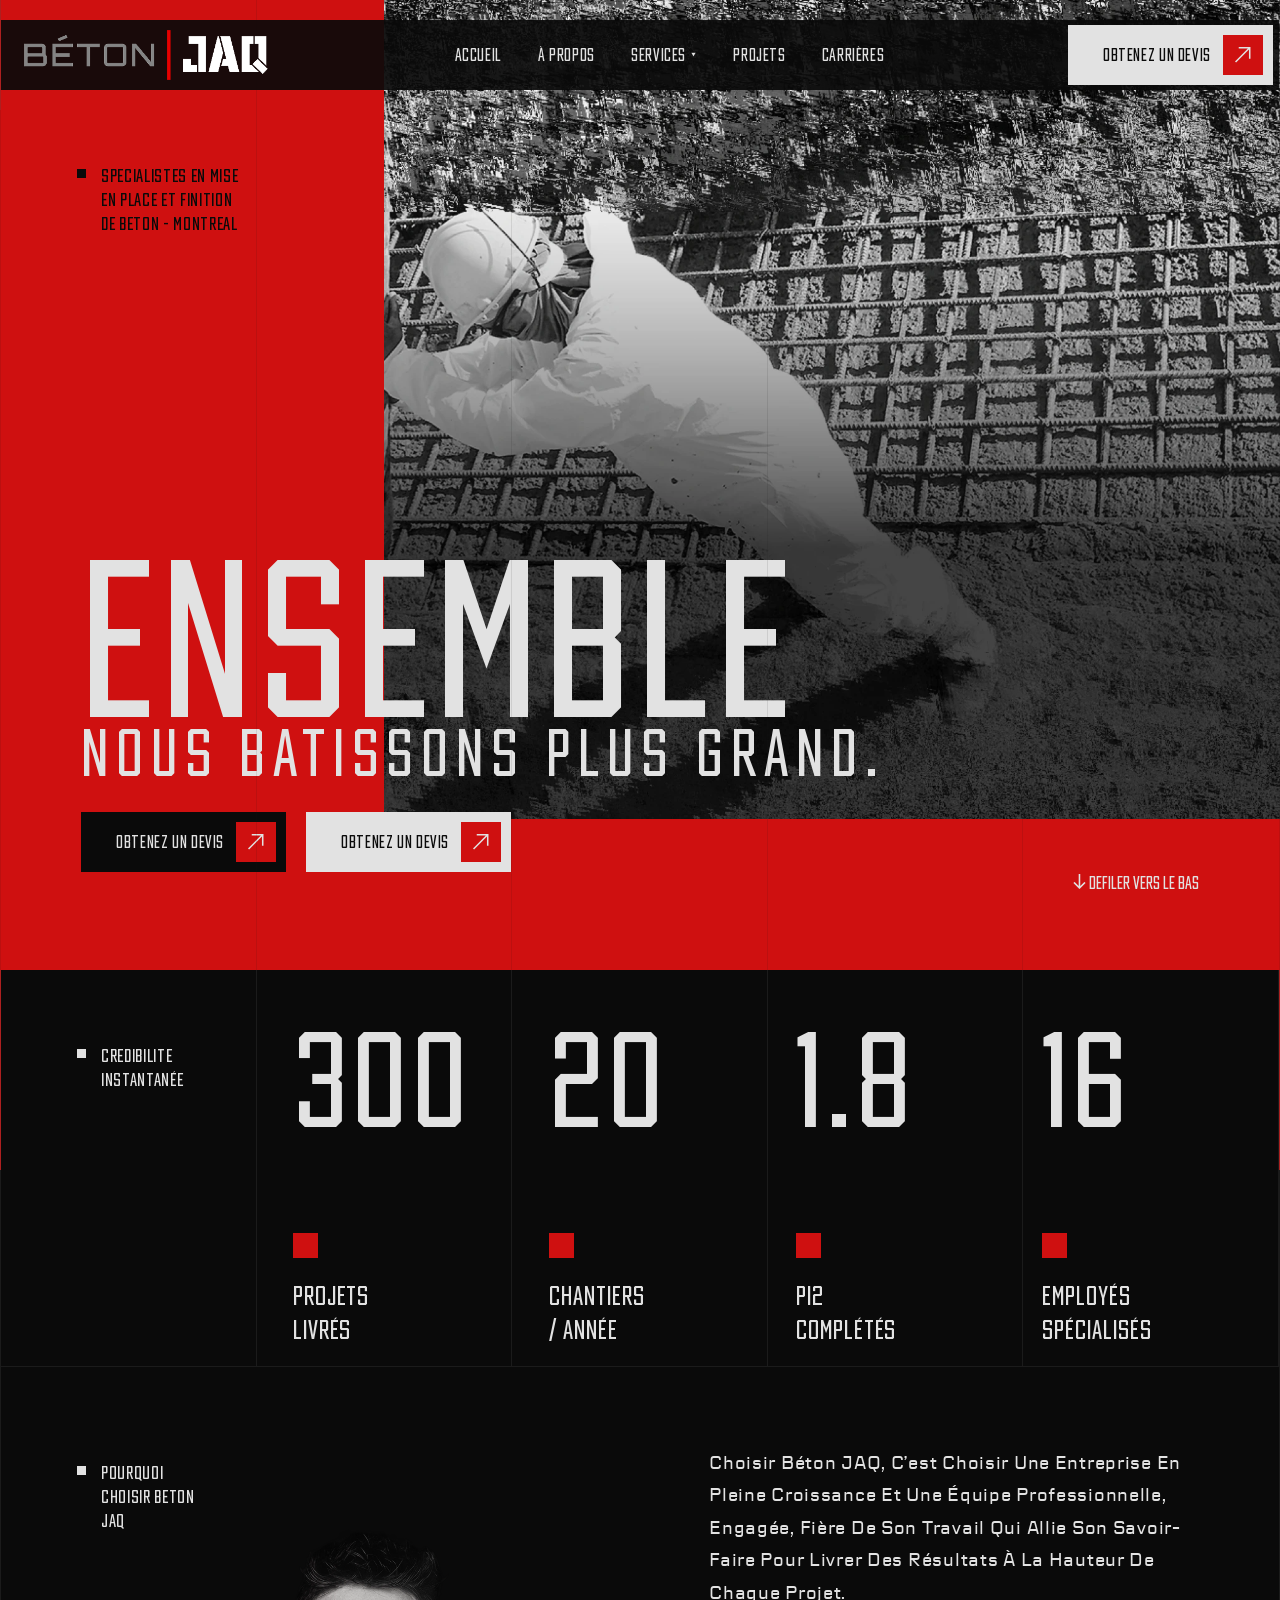
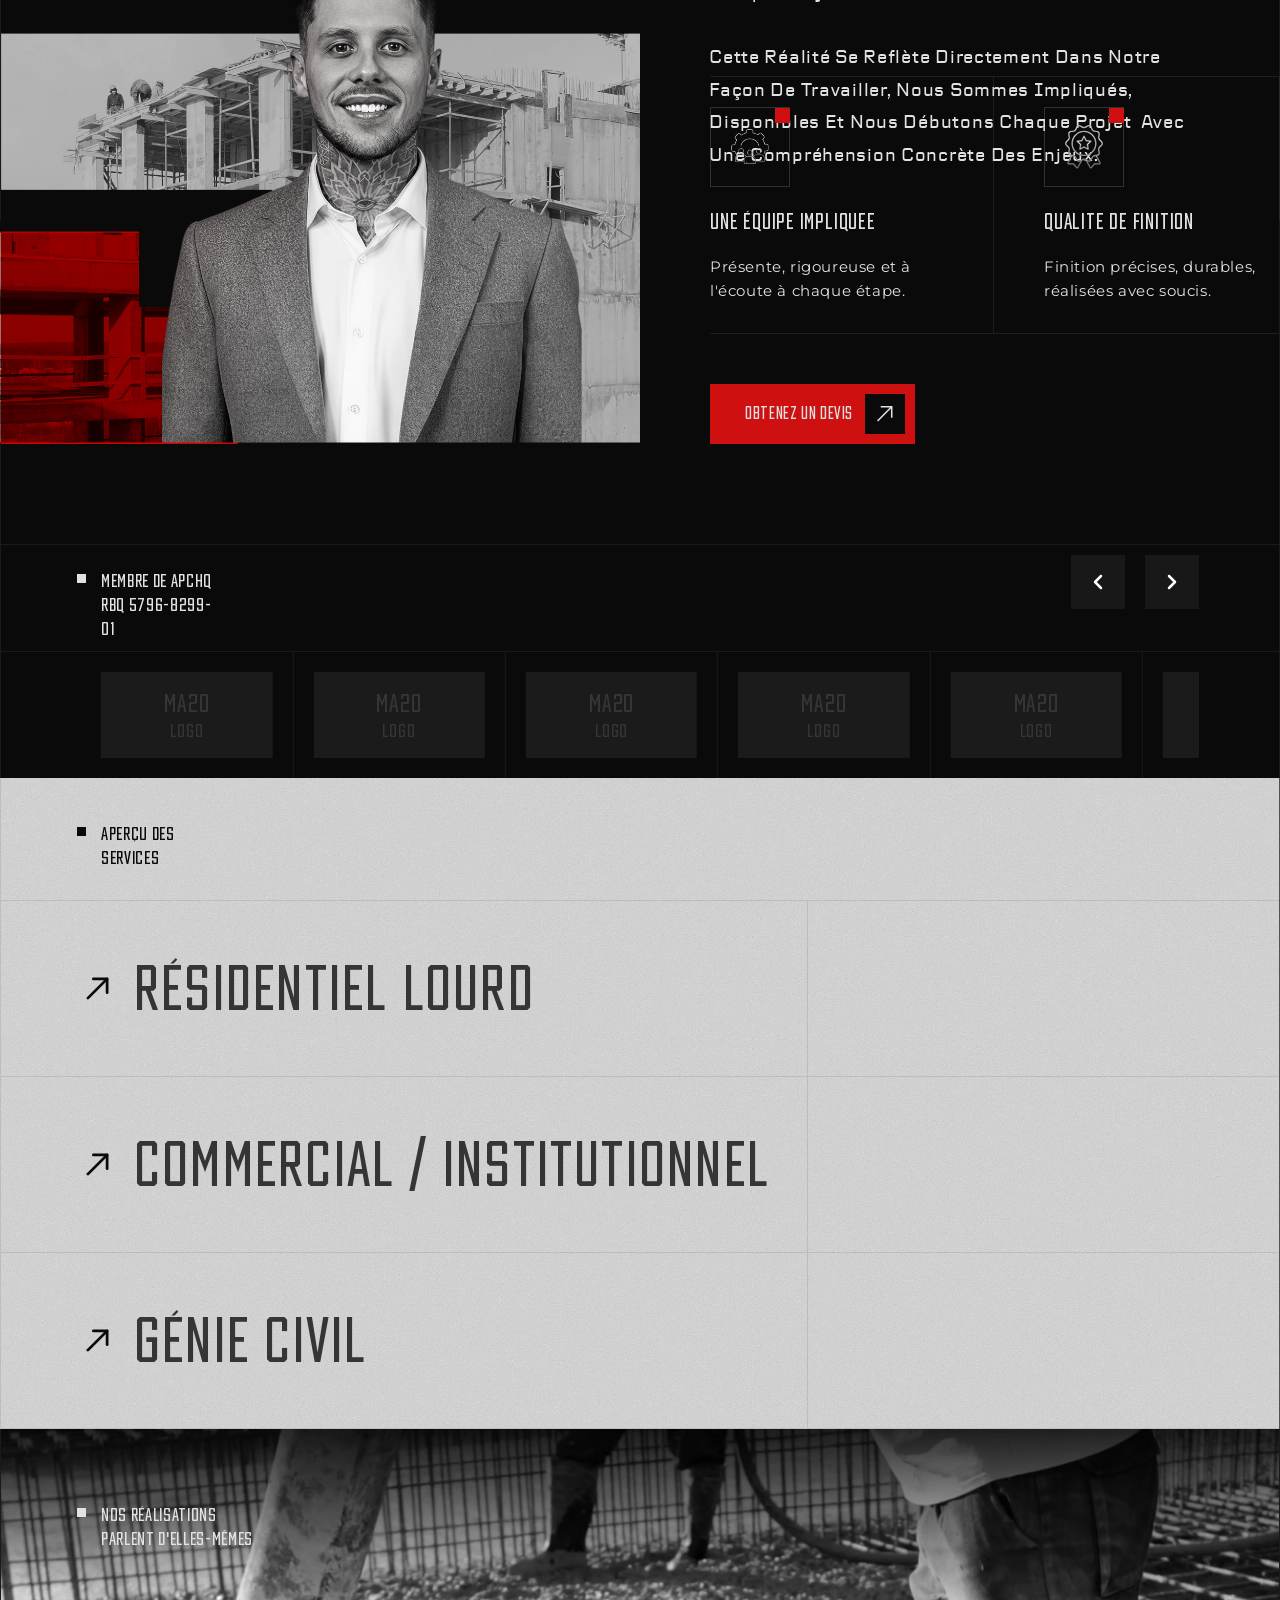
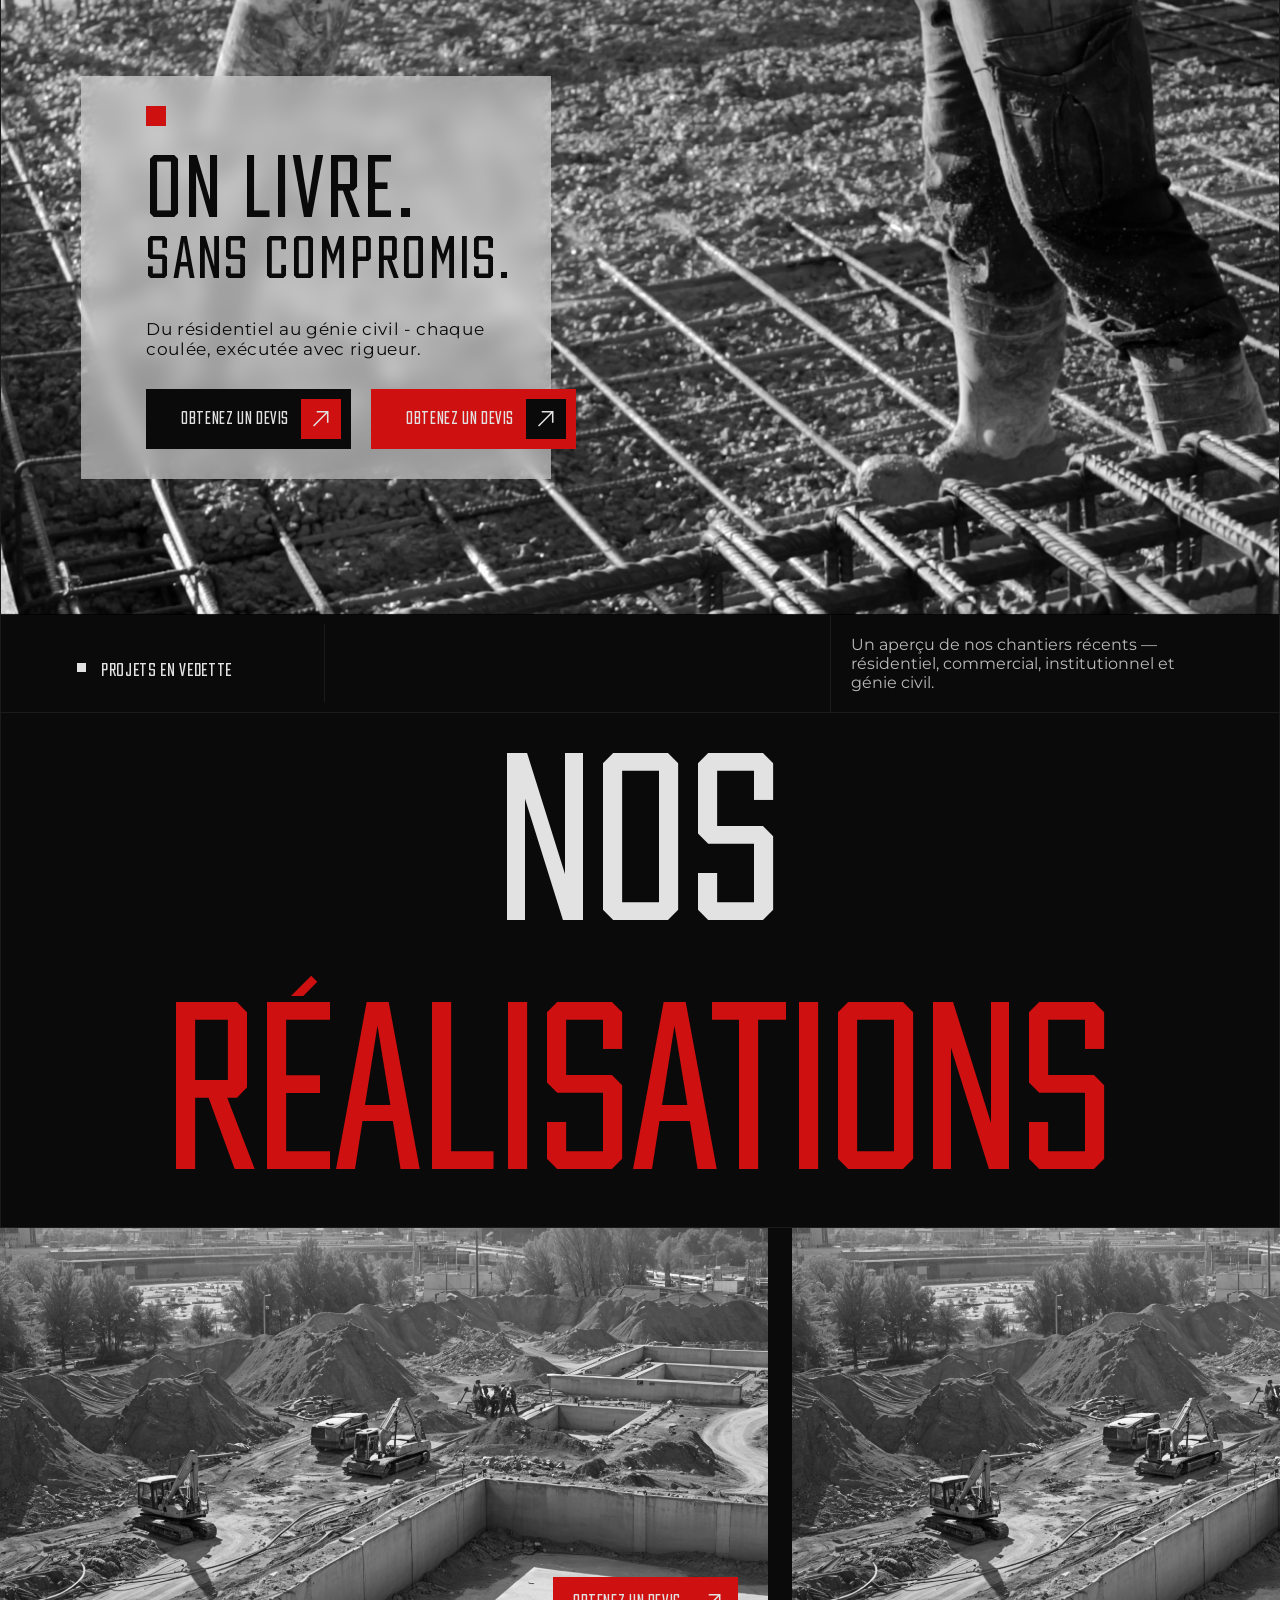
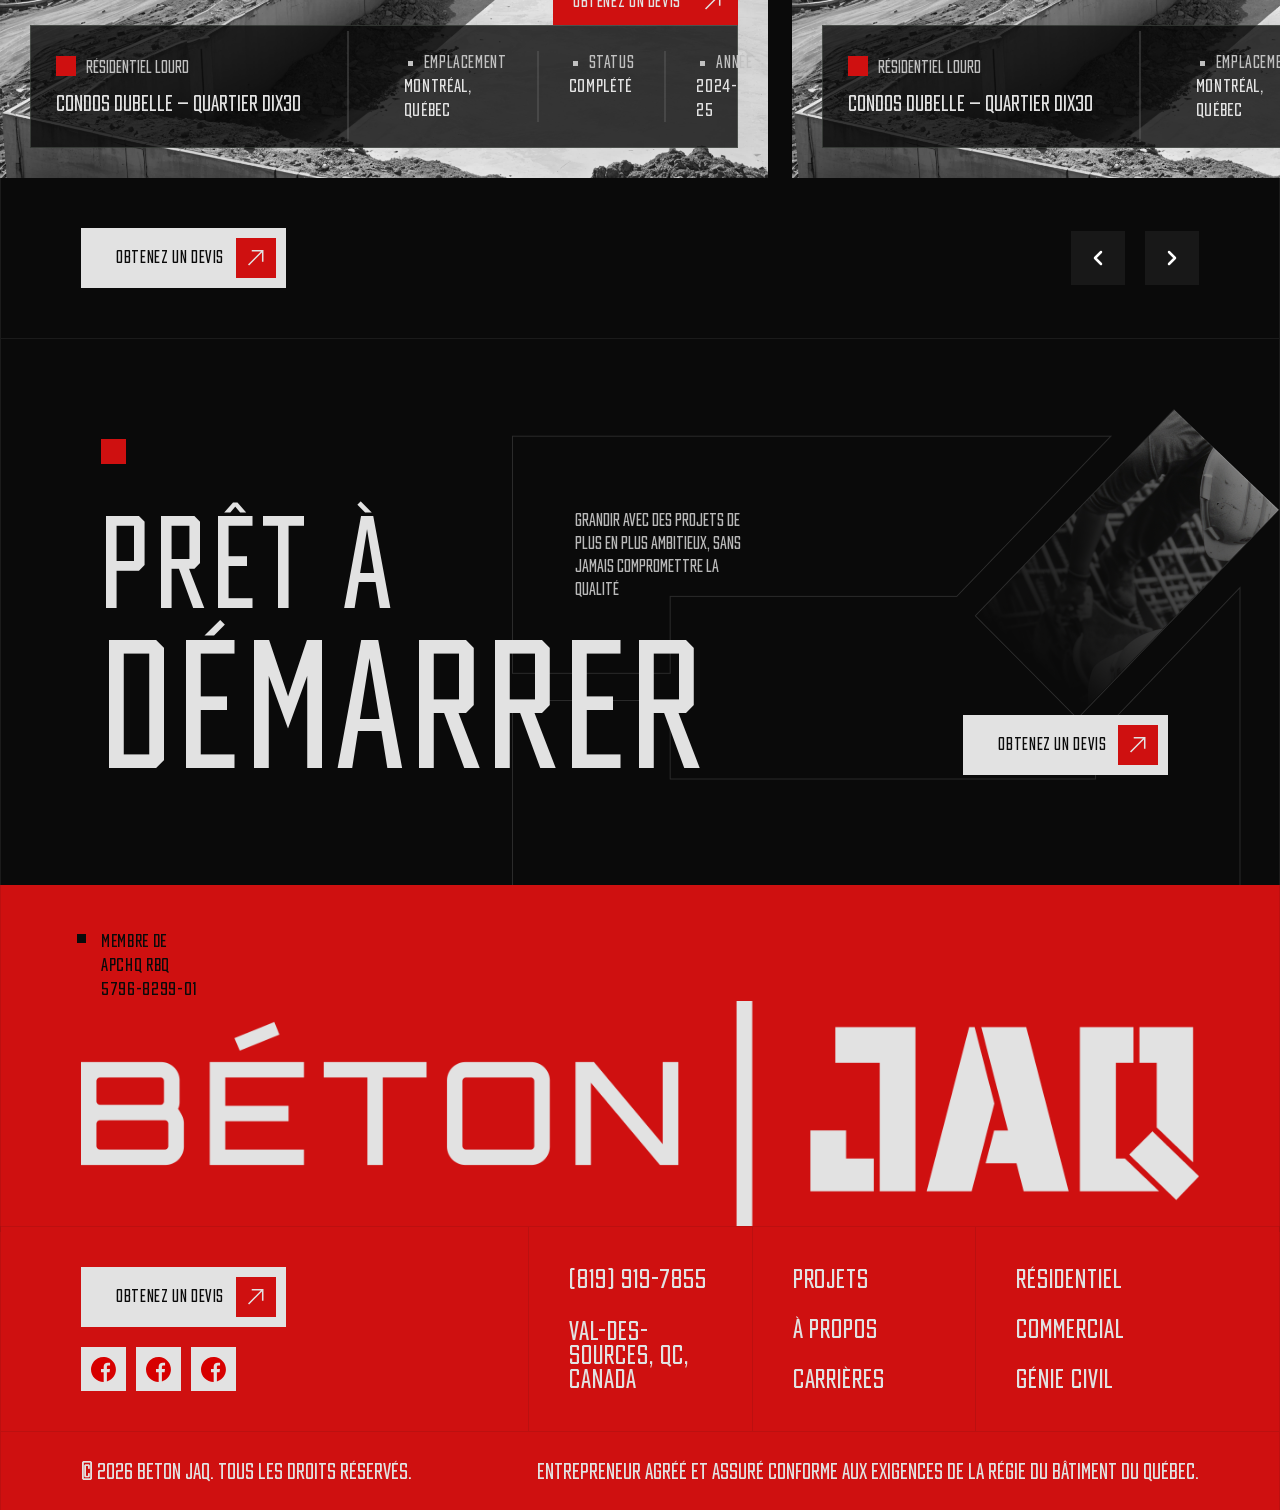
==== commit 15ba3ced: "Updated" ====
--- a/index.html
+++ b/index.html
@@ -27,8 +27,8 @@
                 </div>
 
                 <ul class="nav-menu">
-                    <li><a href="#">Accueil</a></li>
-                    <li><a href="#">À Propos</a></li>
+                    <li><a href="./">Accueil</a></li>
+                    <li><a href="/pages/about-us.html">À Propos</a></li>
                     <li class="dropdown">
                         <a href="#">Services ▾</a>
                         <ul class="dropdown-menu">
--- a/css/style.css
+++ b/css/style.css
@@ -15,6 +15,13 @@
 @font-face {
     font-family: 'Montserrat';
     src: url('../fonts/Montserrat-VariableFont_wght.woff2') format('woff2');
+    font-weight: normal;
+    font-style: normal;
+}
+
+@font-face {
+    font-family: 'TT Lakes Neue Trl Ext';
+    src: url('../fonts/tt-lakes-neue-trl-ext.woff2') format('woff2');
     font-weight: normal;
     font-style: normal;
 }
@@ -63,8 +70,8 @@
     --font-service-title: clamp(25px, calc(25px + (61 - 25) * ((100vw - 375px) / (1440 - 375))), 61px);
     --font-achievements-title: clamp(30px, calc(30px + (85 - 30) * ((100vw - 375px) / (1440 - 375))), 85px);
     --font-achievements-title-2: clamp(20px, calc(20px + (58 - 20) * ((100vw - 375px) / (1440 - 375))), 58px);
-    --font-footer-cta-title: clamp(30px, calc(30px + (140 - 30) * ((100vw - 375px) / (1440 - 375))), 140px);
-    --font-footer-cta-title-2: clamp(20px, calc(20px + (100 - 20) * ((100vw - 375px) / (1440 - 375))), 100px);
+    --font-footer-cta-title: clamp(50px, calc(50px + (180 - 50) * ((100vw - 375px) / (1440 - 375))), 180px);
+    --font-footer-cta-title-2: clamp(30px, calc(30px + (130 - 30) * ((100vw - 375px) / (1440 - 375))), 130px);
     --font-about-us-hero-title: clamp(45px, calc(45px + (170 - 45) * ((100vw - 375px) / (1440 - 375))), 170px);
     --font-about-us-hero-title-2: clamp(25px, calc(25px + (70 - 25) * ((100vw - 375px) / (1440 - 375))), 70px);
     --font-about-us-story-title: clamp(50px, calc(50px + (200 - 50) * ((100vw - 375px) / (1440 - 375))), 200px);
@@ -426,15 +433,15 @@
     gap: 20px;
     position: relative;
     border-bottom: 1px solid var(--color-border-line-3);
-    clip-path: shape(from 2% 0%,
+    clip-path: shape(from 30px 0%,
             line to 98% 0%,
-            line to 98% 6%,
-            line to 100% 6%,
+            line to 98% 30px,
+            line to 100% 30px,
             vline to 100%,
             hline to 0%,
-            line to 0% 6%,
-            line to 2% 6%,
-            line to 2% 0%,
+            line to 0% 30px,
+            line to 30px 30px,
+            line to 30px 0%,
             close);
 }
 
@@ -980,6 +987,7 @@
     width: 33%;
     font-family: var(--font-text);
     font-size: var(--font-btn);
+    color: var(--color-story-text-1);
     padding: 20px 0 20px 20px;
     border-left: 1px solid var(--color-border-line-3);
 }
@@ -1143,7 +1151,7 @@
 .footer-cta-wrapper {
     background: url('../media/img/footer-bg.png') no-repeat !important;
     background-size: 60% !important;
-    background-position: 90% 100px !important;
+    background-position: 100% 70px !important;
     background-color: var(--color-secondary) !important;
     padding: 100px;
     display: flex;
@@ -1173,7 +1181,7 @@
 }
 
 .footer-cta-title {
-    font-size: 140px;
+    font-size: var(--font-footer-cta-title);
     font-weight: 400;
     line-height: 1;
     letter-spacing: 0.04em;
@@ -1182,9 +1190,10 @@
 .footer-cta-content-wrapper p {
     position: absolute;
     top: 70px;
-    left: 46%;
+    left: 55%;
     font-size: var(--font-text);
     font-weight: 400;
+    color: var(--color-story-text-1);
     width: 20%;
 }
 
@@ -1495,7 +1504,7 @@
 
 .story-baton-item:hover .story-baton-content,
 .story-baton-item:hover .story-baton-img {
-        border-bottom: 1px solid #000000;
+    border-bottom: 1px solid #000000;
 }
 
 /* ===========================================
@@ -1508,7 +1517,7 @@
         Our Mission Styling Start Here
 =========================================== */
 .our-mission .container {
-    padding: 0;
+    padding: 0 0 100px 0;
 }
 
 .our-mission-wrapper {
@@ -1526,6 +1535,10 @@
     border-bottom: 1px solid var(--color-border-line-3);
 }
 
+.our-mission-upper .content-subtitle {
+    width: 53%;
+}
+
 .our-mission-title {
     padding: 80px 100px;
     width: 50%;
@@ -1537,4 +1550,130 @@
     font-weight: 400;
     color: var(--color-story-text-2);
     line-height: 1.1;
+}
+
+.our-mission-bottom {
+    display: flex;
+    align-items: center;
+    gap: 60px;
+}
+
+.our-mission-img {
+    width: 50%;
+}
+
+.our-mission-img img {
+    width: 100%;
+}
+
+.our-mission-content {
+    width: 50%;
+    padding-right: 100px;
+    display: flex;
+    flex-direction: column;
+    gap: 30px;
+}
+
+.our-mission-content p {
+    font-family: "TT Lakes Neue Trl Ext", sans-serif;
+    font-size: var(--font-btn);
+    font-style: normal !important;
+    font-weight: 400;
+    letter-spacing: 0.04em;
+    line-height: 1.5;
+}
+
+/* ===========================================
+        Our Mission Styling End Here
+=========================================== */
+
+
+/* ===========================================
+        Our Vision Styling Start Here
+=========================================== */
+
+.our-vision .container {
+    border-top: 1px solid var(--color-border-line-3);
+    padding-bottom: 300px;
+}
+
+.our-vision .our-mission-title {
+    width: 73%;
+}
+
+/* ===========================================
+        Our Vision Styling End Here
+=========================================== */
+
+
+
+/* ===========================================
+        Our Values Styling Start Here
+=========================================== */
+
+.our-values {
+    height: 290px;
+    background: linear-gradient(rgba(226, 226, 226, 0.3), rgba(226, 226, 226, 0.3)),
+        url('../media/img/service-texture.webp') top right/cover no-repeat;
+    position: relative;
+    overflow: visible;
+}
+
+.our-values .container {
+    border: none;
+    padding: 30px 80px 0 80px;
+}
+
+.our-values .our-values-shape-wrapper {
+    width: 100%;
+    position: relative;
+    top: -200px;
+    background: linear-gradient(rgba(226, 226, 226, 0.3), rgba(226, 226, 226, 0.3)),
+        url('../media/img/service-texture.webp') top right/cover no-repeat;
+    clip-path: shape(from 2% 0%,
+            line to 98% 0%,
+            line to 98% 30px,
+            line to 100% 30px,
+            vline to 100%,
+            hline to 0%,
+            line to 0% 30px,
+            line to 30px 30px,
+            line to 30px 30px,
+            close);
+}
+
+.our-values .content-subtitle {
+    color: var(--color-secondary);
+}
+
+.values-icon-box-wrapper {
+    margin-top: 20px;
+    border-top: 1px solid var(--color-border-line);
+    display: flex;
+    gap: 0;
+}
+
+.value-icon-box-item {
+    border-right: 1px solid var(--color-border-line);
+    height: 400px;
+    display: flex;
+    flex-direction: column;
+    justify-content: space-between;
+    padding: 40px 25px;
+}
+
+.value-icon-box-item img {
+    width: 80px;
+}
+
+.value-icon-box-item h4 {
+    font-size: var(--font-counter-text);
+    font-weight: 400;
+    color: var(--color-secondary);
+}
+
+.value-icon-box-item p {
+    font-family: "TT Lakes Neue Trl Ext", sans-serif;
+    font-size: 12px;
+    color: var(--color-slide-text);
 }
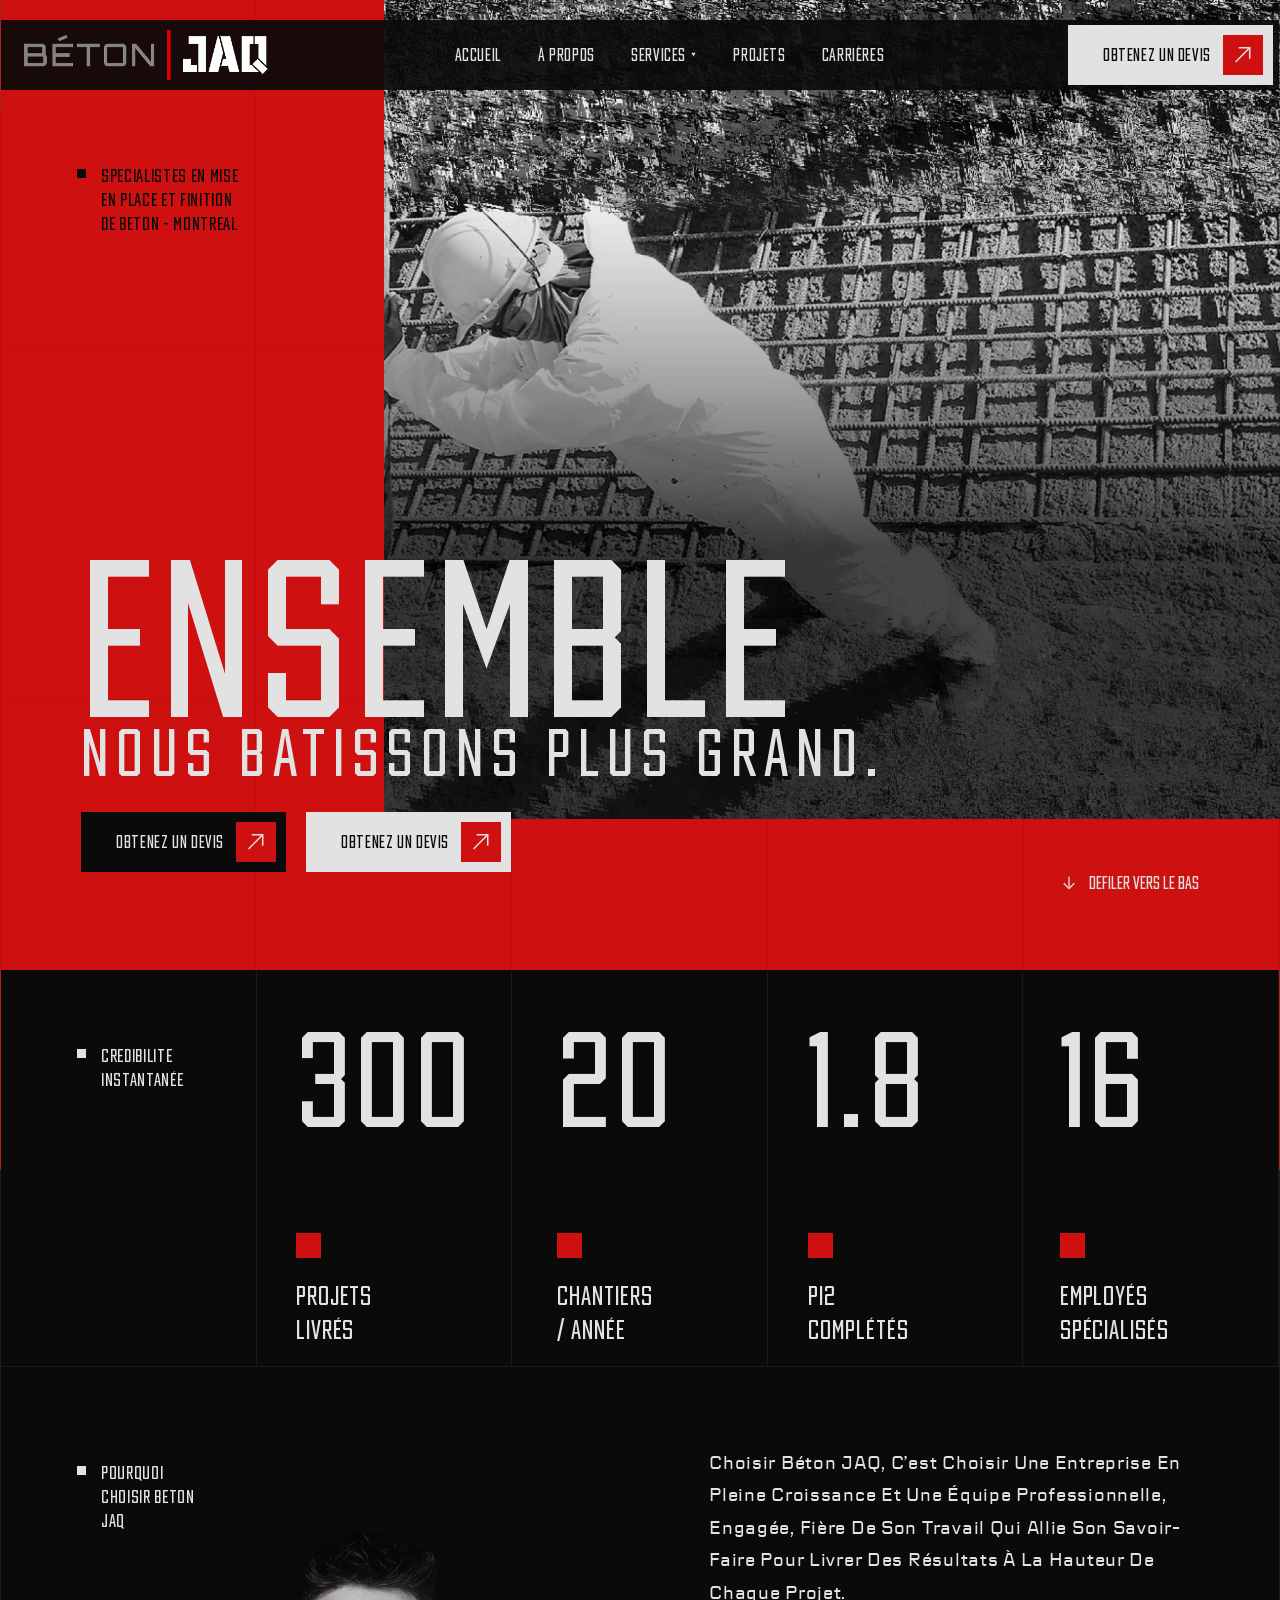
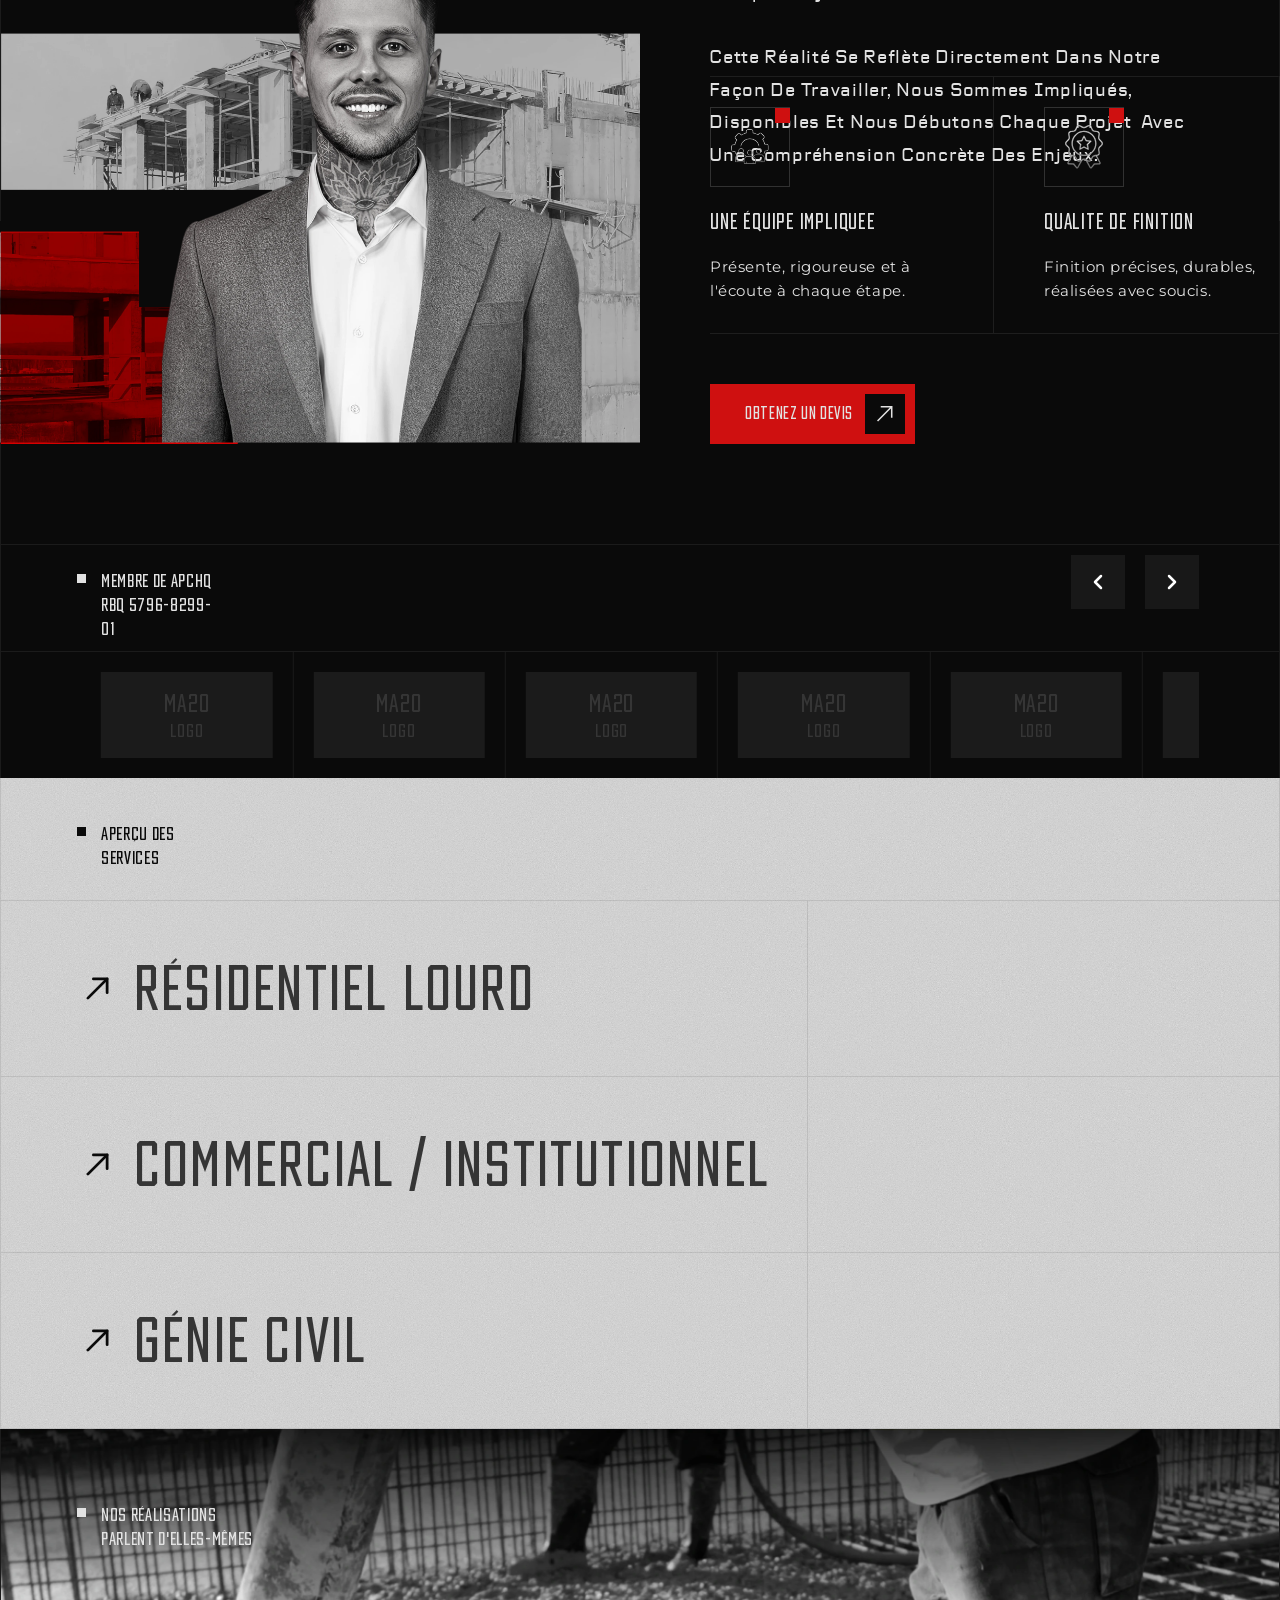
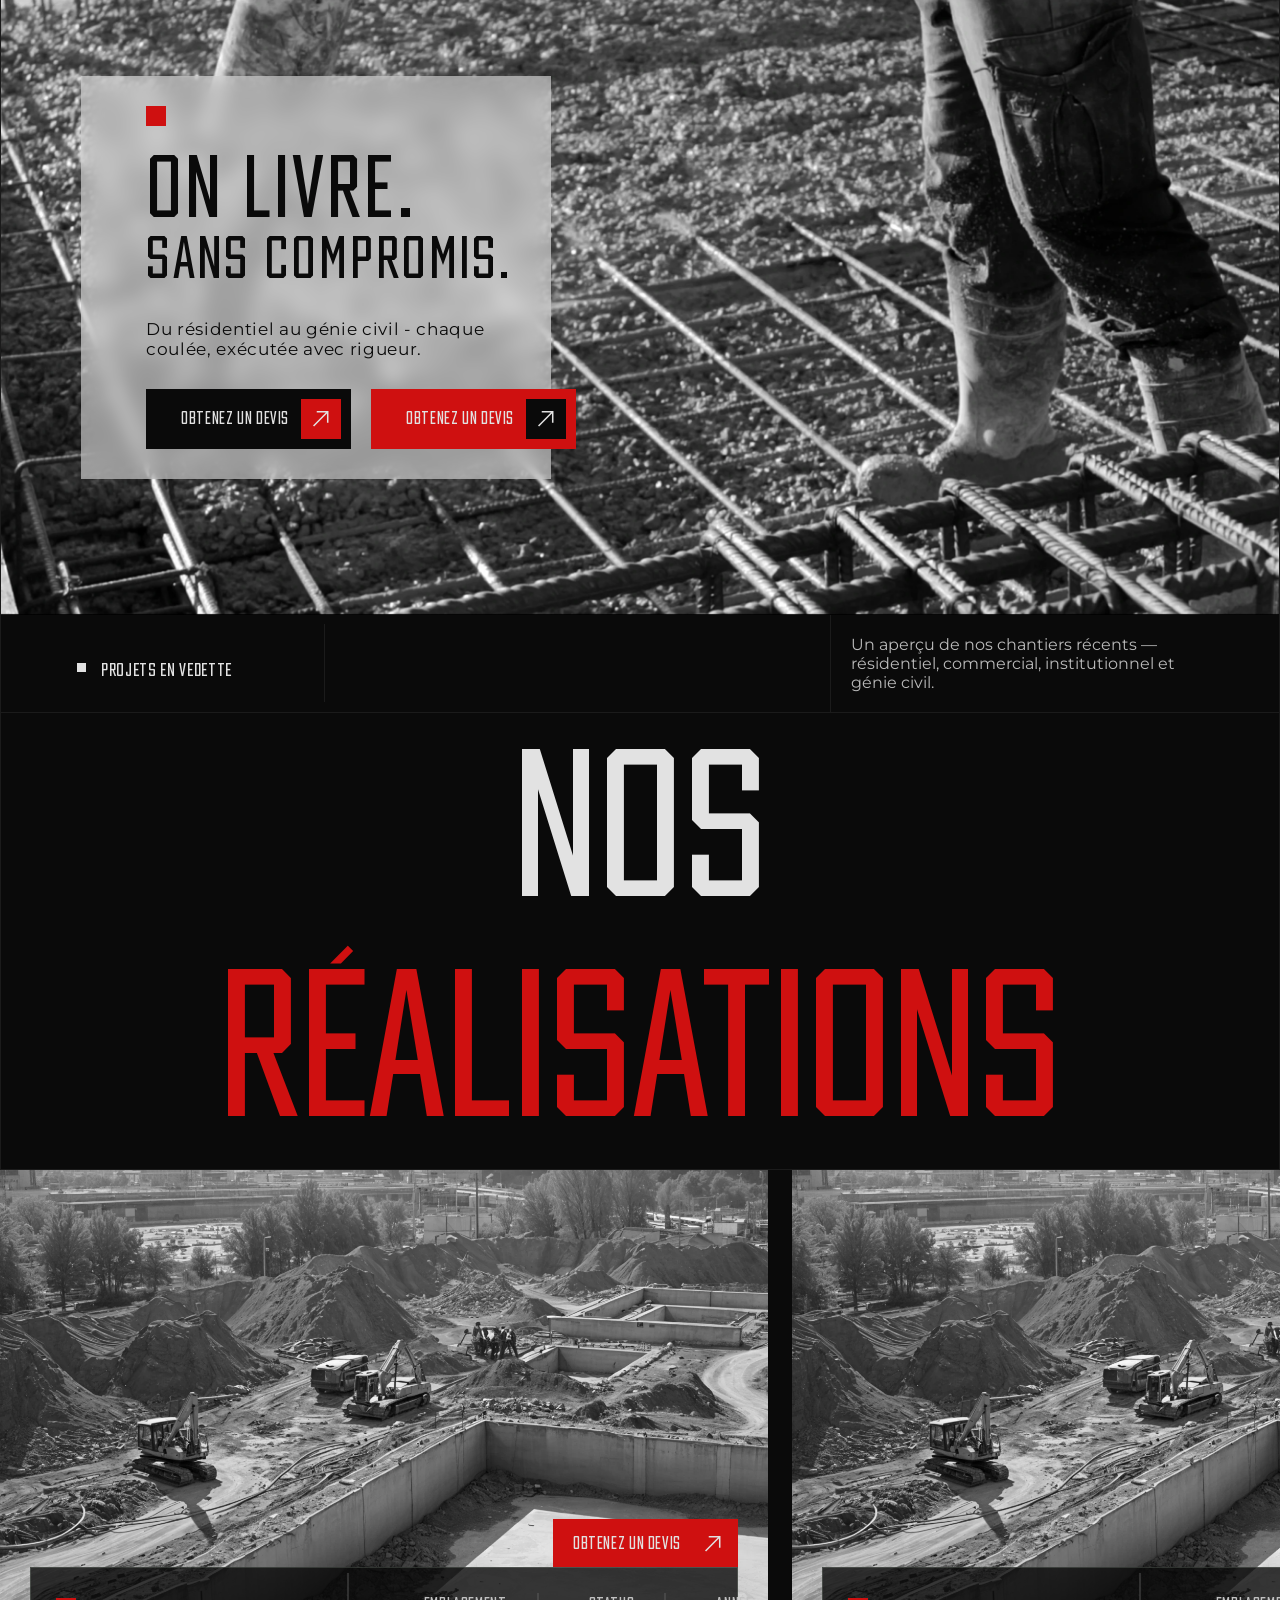
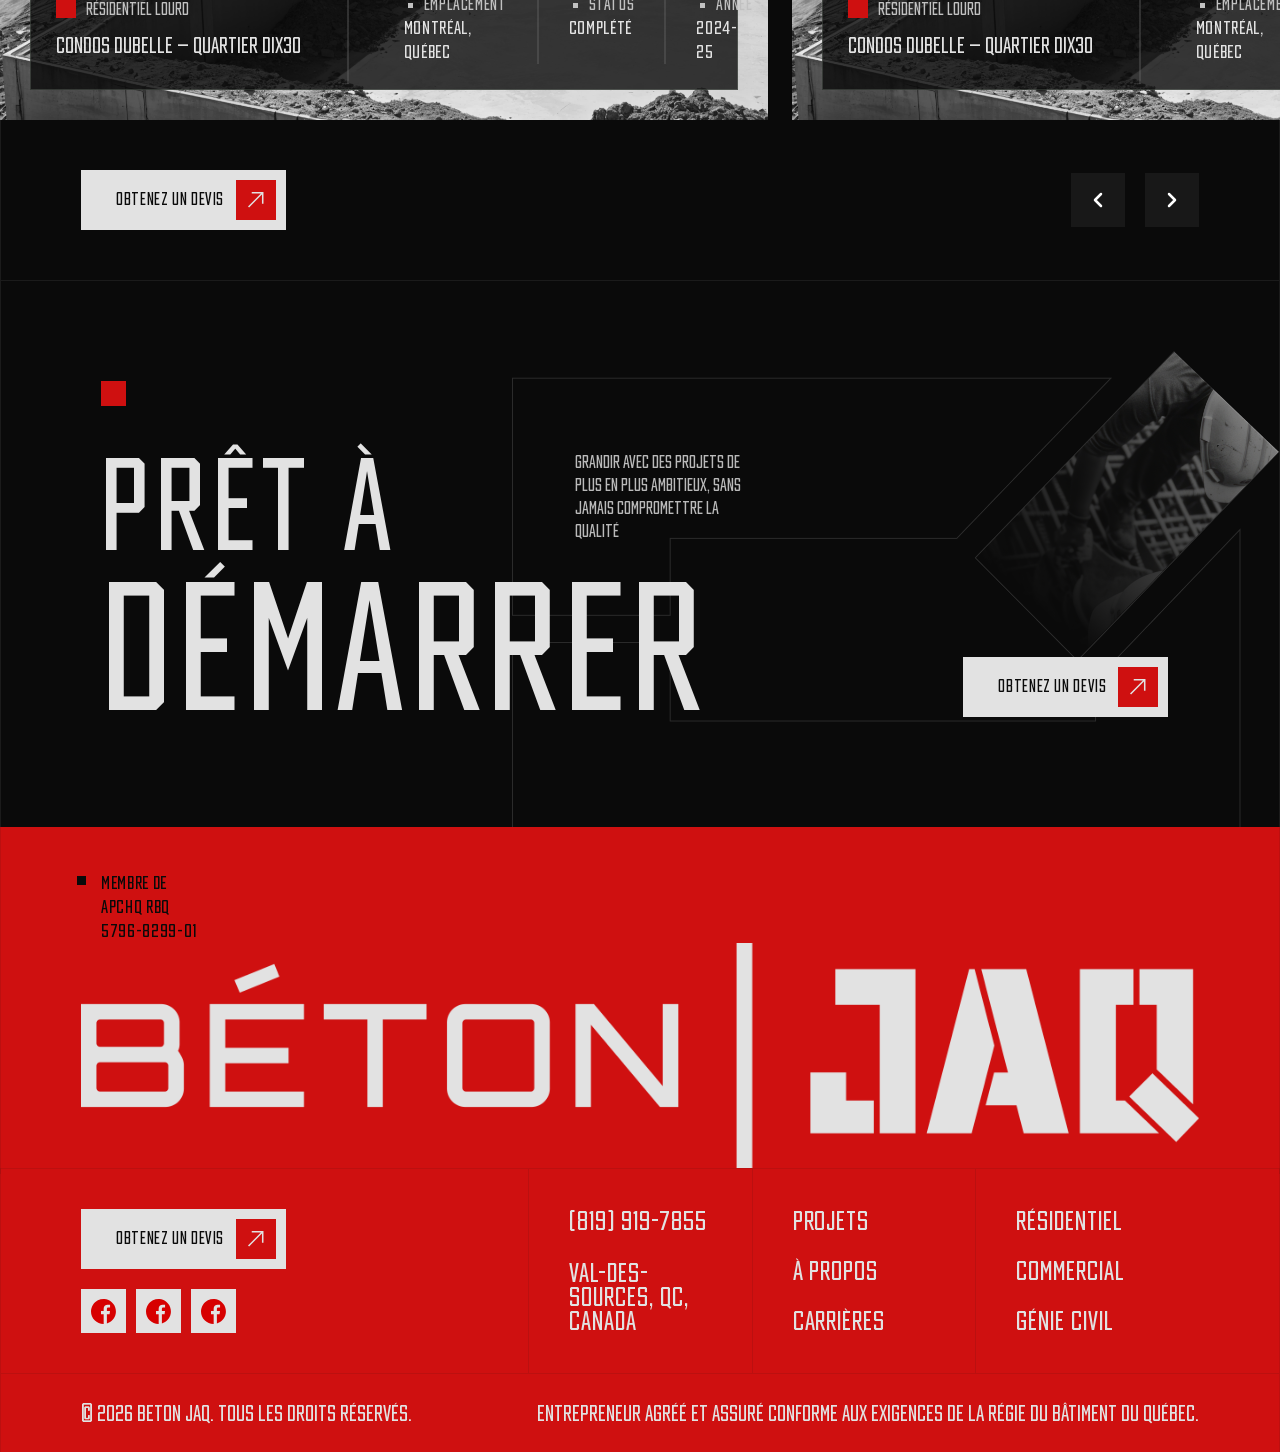
==== commit 19d61b93: "Updated" ====
--- a/index.html
+++ b/index.html
@@ -30,14 +30,14 @@
                     <li><a href="./">Accueil</a></li>
                     <li><a href="/pages/about-us.html">À Propos</a></li>
                     <li class="dropdown">
-                        <a href="#">Services ▾</a>
+                        <a href="/pages/services.html">Services ▾</a>
                         <ul class="dropdown-menu">
                             <li><a href="#">Service 1</a></li>
                             <li><a href="#">Service 2</a></li>
                             <li><a href="#">Service 3</a></li>
                         </ul>
                     </li>
-                    <li><a href="#">Projets</a></li>
+                    <li><a href="pages/project.html">Projets</a></li>
                     <li><a href="#">Carrières</a></li>
                 </ul>
 
@@ -136,29 +136,26 @@
                 </div>
             </div>
             <div class="hero-scroll-down">
-                <svg width="13" height="15" viewBox="0 0 13 15" fill="none" xmlns="http://www.w3.org/2000/svg"
-                    xmlns:xlink="http://www.w3.org/1999/xlink">
-                    <rect width="13" height="15" fill="url(#pattern0_1001_691)" />
-                    <defs>
-                        <pattern id="pattern0_1001_691" patternContentUnits="objectBoundingBox" width="1" height="1">
-                            <use xlink:href="#image0_1001_691" transform="scale(0.0769231 0.0666667)" />
-                        </pattern>
-                        <image id="image0_1001_691" width="13" height="15" preserveAspectRatio="none"
-                            xlink:href="[data-uri]" />
-                    </defs>
+                <svg width="20" height="20" viewBox="0 0 13 15" xmlns="http://www.w3.org/2000/svg">
+                    <path d="M6.5 2V10" stroke="currentcolor" stroke-width="1" />
+                    <path d="M2.5 7L6.5 11L10.5 7" stroke="currentcolor" stroke-width="1" fill="none"
+                        stroke-linejoin="miter" />
                 </svg>
 
                 DEFILER VERS LE BAS
             </div>
-            <div class="borders-wrapper">
-                <div class="section-border"></div>
-                <div class="section-border"></div>
-                <div class="section-border"></div>
-                <div class="section-border"></div>
-                <div class="section-border"></div>
-            </div>
-        </div>
-
+        </div>
+        <div class="borders-wrapper">
+            <div class="section-border"></div>
+            <div class="section-border"></div>
+            <div class="section-border"></div>
+            <div class="section-border"></div>
+            <div class="section-border"></div>
+        </div>
+        <div class="horizontal-border">
+            <div class="horizontal-section-border"></div>
+            <div class="horizontal-section-border"></div>
+        </div>
     </section>
     <!-- ===========================================
                 Hero Section End Here
--- a/css/style.css
+++ b/css/style.css
@@ -77,6 +77,7 @@
     --font-about-us-story-title: clamp(50px, calc(50px + (200 - 50) * ((100vw - 375px) / (1440 - 375))), 200px);
     --font-about-us-story-text: clamp(22px, calc(22px + (50 - 22) * ((100vw - 375px) / (1440 - 375))), 50px);
     --font-our-mission-title: clamp(35px, calc(35px + (90 - 35) * ((100vw - 375px) / (1440 - 375))), 90px);
+    --font-service-page-title: clamp(45px, calc(45px + (153 - 45) * ((100vw - 375px) / (1440 - 375))), 153px);
 }
 
 
@@ -305,6 +306,7 @@
     background: url('../media/img/construction-site-city-2.webp') top right/cover no-repeat;
     height: 70%;
     width: 70%;
+    z-index: 2;
 }
 
 .hero .container {
@@ -324,6 +326,8 @@
     flex-direction: column;
     justify-content: space-between;
     height: 83%;
+    position: relative;
+    z-index: 4;
 }
 
 .content-subtitle-wrapper {
@@ -371,7 +375,25 @@
 
 .hero-scroll-down {
     text-align: right;
-    padding-bottom: 500px;
+    display: flex;
+    justify-content: end;
+    align-items: center;
+    gap: 10px;
+    position: relative;
+    z-index: 2;
+}
+
+.hero-scroll-down a {
+    color: var(--color-text);
+    text-decoration: none;
+    display: flex;
+    justify-content: center;
+    align-items: center;
+    gap: 10px;
+}
+
+.hero-scroll-down svg path {
+    margin-top: 10px;
 }
 
 .borders-wrapper {
@@ -379,6 +401,10 @@
     justify-content: center;
     align-items: center;
     gap: 0;
+    position: absolute;
+    inset: 0;
+    max-width: 1440px;
+    margin: 0 auto;
 }
 
 .section-border {
@@ -388,6 +414,7 @@
     top: 0;
     left: 0;
     border-right: 1px solid var(--color-border-line);
+    z-index: 1;
 }
 
 .section-border:nth-child(2) {
@@ -405,6 +432,24 @@
 .section-border:nth-child(5) {
     left: 80%;
     border-right: none;
+}
+
+.container.border-container{
+    border: none !important;
+}
+
+.horizontal-border {
+    display: flex;
+    flex-direction: column;
+    justify-content: center;
+    position: absolute;
+    width: 100%;
+    z-index: 1;
+}
+
+.horizontal-section-border {
+    height: 350px;
+    border-bottom: 1px solid var(--color-border-line);
 }
 
 /* ===========================================
@@ -516,12 +561,7 @@
     color: var(--color-text);
 }
 
-.borders-wrapper {
-    max-width: 1440px;
-    margin: 0 auto;
-    left: 0;
-    right: 0;
-}
+
 
 .counter .container .section-border {
     border-right: 1px solid var(--color-border-line-3);
@@ -582,6 +622,8 @@
 
 .about-us-image-wrapper img {
     width: 50%;
+    max-height: 715px;
+    object-fit: cover;
 }
 
 .about-us-bottom .container {
@@ -766,7 +808,7 @@
 
 .service-wrapper {
     background: linear-gradient(rgba(226, 226, 226, 0.3), rgba(226, 226, 226, 0.3)),
-        url('../media/img/service-texture.webp') top right/cover no-repeat;
+        url('../media/img/service-texture.webp') top right/contain repeat;
     padding: 30px 0px 0px 0px;
     display: flex;
     flex-direction: column;
@@ -993,7 +1035,7 @@
 }
 
 .project-content-title {
-    font-size: 208px;
+    font-size: clamp(45px, calc(47px + (208 - 47) * ((100vw - 375px) / (1440 - 375))), 208px);
     font-weight: 400;
     text-align: center;
     line-height: 1.2em;
@@ -1046,7 +1088,7 @@
 
 .project-details-btn .btn-devis {
     padding: 5px 20px 3px 20px;
-    clip-path: none !important;
+    clip-path: none;
 }
 
 .project-details-btn .btn-arrow {
@@ -1317,7 +1359,8 @@
 =========================================== */
 .about-us-page .hero-bg {
     background: url('../media/img/about-us-hero.webp') top right/cover no-repeat;
-    height: 62%;
+    height: 64%;
+    z-index: 2;
 }
 
 .about-us-page .hero-content {
@@ -1556,6 +1599,7 @@
     display: flex;
     align-items: center;
     gap: 60px;
+    margin-bottom: 70px;
 }
 
 .our-mission-img {
@@ -1629,8 +1673,8 @@
     position: relative;
     top: -200px;
     background: linear-gradient(rgba(226, 226, 226, 0.3), rgba(226, 226, 226, 0.3)),
-        url('../media/img/service-texture.webp') top right/cover no-repeat;
-    clip-path: shape(from 2% 0%,
+        url('../media/img/service-texture.webp') top right/contain repeat;
+    clip-path: shape(from 30px 0%,
             line to 98% 0%,
             line to 98% 30px,
             line to 100% 30px,
@@ -1662,6 +1706,10 @@
     padding: 40px 25px;
 }
 
+.value-icon-box-item:nth-child(1) {
+    padding: 40px 25px 40px 0;
+}
+
 .value-icon-box-item img {
     width: 80px;
 }
@@ -1676,4 +1724,631 @@
     font-family: "TT Lakes Neue Trl Ext", sans-serif;
     font-size: 12px;
     color: var(--color-slide-text);
+}
+
+/* ===========================================
+        Our Values Styling End Here
+=========================================== */
+
+
+
+
+/* ===========================================
+      Behind Projects Styling Start Here
+=========================================== */
+.behind-every-project .container {
+    padding: 0;
+}
+
+.behind-project-wrapper .content-subtitle-wrapper {
+    padding: 20px 80px;
+    border-bottom: 1px solid var(--color-border-line-3);
+}
+
+.behind-project-title {
+    padding: 20px 80px;
+    border-bottom: 1px solid var(--color-border-line-3);
+}
+
+.behind-project-title h2 {
+    font-size: clamp(30px, calc(45px + (168 - 45) * ((100vw - 375px) / (1440 - 375))), 168px);
+    font-weight: 400;
+    letter-spacing: 0.04em;
+    line-height: 1;
+    color: var(--color-story-text-1);
+}
+
+.behind-project-slider {
+    padding: 50px 80px;
+    width: 120%;
+}
+
+.behind-project-slide-item {
+    position: relative;
+    padding: 20px;
+    width: 26%;
+    max-width: 500px;
+    height: 500px;
+    display: flex;
+    flex-direction: column;
+    justify-content: end;
+    clip-path: shape(from 20px 0%,
+            line to 100% 0%,
+            line to 100% 100%,
+            line to 0% 100%,
+            line to 0% 20px,
+            line to 20px 20px,
+            close);
+}
+
+
+.behind-project-slide-item::before {
+    content: '';
+    position: absolute;
+    inset: 0;
+    background: url("../media/img/construction-site-city-1.webp") center / cover no-repeat;
+    filter: grayscale(100%);
+    transition: 300ms;
+}
+
+.behind-project-details-btn {
+    align-self: flex-end;
+}
+
+.behind-project-details-btn .btn-devis {
+    padding: 5px 20px 3px 20px;
+    clip-path: none;
+    position: relative;
+    z-index: 1;
+}
+
+.behind-project-details-btn .btn-arrow {
+    background: transparent !important;
+}
+
+.behind-project-details {
+    display: flex;
+    flex-direction: column;
+    padding: 20px;
+    background: rgba(10, 10, 10, 0.8);
+    border: 1px solid rgba(229, 299, 229, 0.15);
+    z-index: 1;
+}
+
+.behind-project-details h3 {
+    font-size: var(--font-counter-text);
+    font-weight: 400;
+}
+
+.behind-project-slide-arrow .member-slider-arrow {
+    padding: 0px 80px 40px 80px;
+    display: flex;
+    justify-content: space-between;
+    align-items: center;
+}
+
+
+
+/* =======================================================================================================================
+                                            Services Page Styling Start Here
+======================================================================================================================= */
+
+
+/* ===========================================
+      Hero Section Styling Start Here
+=========================================== */
+.services-page .hero-content {
+    padding: 100px 80px 120px 80px;
+}
+
+.services-page .hero-bg {
+    background: url('../media/img/services-hero-img.webp') top right/cover no-repeat;
+    height: 64%;
+    z-index: 2;
+}
+
+
+.breadcrumbs-wrapper {
+    display: flex;
+    flex-direction: column;
+    gap: 40px;
+}
+
+.services-page .hero-title {
+    font-size: var(--font-about-us-hero-title);
+    font-weight: 400;
+    letter-spacing: 0.04em;
+    line-height: 0.5;
+}
+
+/* ===========================================
+      Hero Section Styling End Here
+=========================================== */
+
+
+
+/* ===========================================
+      Counter Section Styling Start Here
+=========================================== */
+.services-page .counter-wrapper-box {
+    padding: 0 80px;
+}
+
+.services-page .counter-box {
+    width: 100%;
+}
+
+.services-page .counter-box .counter-item-box {
+    padding: 60px 0 !important;
+    width: 33.3%;
+    display: flex;
+    justify-content: center;
+    align-items: start;
+    gap: 20px;
+}
+
+.services-page .counter-box .counter-item-box:nth-child(2) {
+    padding: 60px 30px !important;
+    border-left: 1px solid var(--color-border-line-3);
+    border-right: 1px solid var(--color-border-line-3);
+}
+
+.services-page .counter-item-content {
+    margin: 0;
+}
+
+.services-page .counter-text {
+    width: 55%;
+}
+
+/* ===========================================
+      Counter Section Styling End Here
+=========================================== */
+
+
+/* ===========================================
+    Introduction Section Styling Start Here
+=========================================== */
+
+.services-page .our-mission .container {
+    padding-bottom: 30px;
+}
+
+.services-page .counter-wrapper-box {
+    border-bottom: 0;
+}
+
+.services-page .our-mission-upper {
+    flex-direction: column;
+}
+
+.intruduction-sutitle {
+    border-top: 1px solid var(--color-border-line-3);
+    border-bottom: 1px solid var(--color-border-line-3);
+    padding: 20px 0;
+    margin: 0 80px;
+}
+
+.services-page .our-mission-img img {
+    min-height: 460px;
+    max-height: 500px;
+    object-fit: cover;
+}
+
+.services-page .our-mission-content {
+    width: 660px;
+    border-right: 1px solid var(--color-border-line-3);
+}
+
+.services-page .our-mission-upper .content-subtitle-wrapper {
+    padding: 0;
+    margin-left: 20px;
+    border: none;
+}
+
+.services-page .our-mission-title {
+    width: 100%;
+    padding: 20px 80px;
+}
+
+.services-page .our-mission-title h2 {
+    font-size: var(--font-service-page-title);
+    letter-spacing: 0.04em;
+    line-height: 1;
+    font-weight: 400;
+    color: var(--color-primary);
+}
+
+.services-page .our-mission-content h4 {
+    font-size: var(--font-counter-text);
+    font-weight: 500;
+}
+
+/* ===========================================
+    Introduction Section Styling End Here
+=========================================== */
+
+
+
+
+/* ===========================================
+    Our Value Section Styling Start Here
+=========================================== */
+
+
+
+.our-values {
+    height: auto;
+    background: none;
+}
+
+.services-page .our-values .our-values-shape-wrapper {
+    top: 0;
+    clip-path: none;
+}
+
+
+
+/* ===========================================
+            Finition Tabs Styling Start Here
+=========================================== */
+
+.finition-tabs-wrapper {
+    display: flex;
+    align-items: flex-start;
+    padding: 0 80px;
+}
+
+/* ── Left side: Tab Nav ── */
+.finition-tabs-nav {
+    width: 45%;
+    height: 100vh;
+    display: flex;
+    flex-direction: column;
+    gap: 20px;
+    padding: 70px 0px;
+    position: sticky;
+    top: 100px;
+    align-self: flex-start;
+    border-right: 1px solid var(--color-border-line-3);
+}
+
+.finition-tab-btn {
+    width: 90%;
+    display: flex;
+    align-items: center;
+    gap: 12px;
+    background: none;
+    border: none;
+    border-bottom: 1px solid var(--color-border-line-3) !important;
+    cursor: pointer;
+    text-align: left;
+    font-family: var(--font-primary);
+    font-size: var(--font-achievements-title-2);
+    letter-spacing: 0.04em;
+    text-transform: uppercase;
+    color: var(--color-story-text-1);
+    padding-bottom: 12px;
+    transition: color 0.3s ease, border-color 0.3s ease;
+}
+
+
+.finition-tab-btn.is-active {
+    color: var(--color-text);
+    border-bottom: 1px solid #ffffff;
+}
+
+.finition-tab-btn svg,
+.finition-tab-btn path {
+    transition: fill 0.3s ease, stroke 0.3s ease, rotate 0.3s ease;
+}
+
+.finition-tab-btn.is-active svg,
+.finition-tab-btn.is-active path {
+    fill: var(--color-primary);
+    stroke: var(--color-primary);
+    rotate: 23deg;
+}
+
+.finition-tab-btn:hover {
+    color: var(--color-text);
+}
+
+/* ── Right side: Tab Content ── */
+.finition-tabs-content {
+    width: 70%;
+    border-left: 1px solid var(--color-border-line);
+    padding: 60px 0 60px 60px;
+}
+
+.finition-tab-panel {
+    display: none;
+    flex-direction: column;
+}
+
+.finition-tab-panel.is-active {
+    display: flex;
+}
+
+.finition-item {
+    padding: 40px 0;
+    border-bottom: 1px solid var(--color-border-line);
+}
+
+.finition-item:first-child {
+    padding-top: 0;
+}
+
+.finition-item:last-child {
+    border-bottom: none;
+    padding-bottom: 0;
+}
+
+.finition-icon {
+    width: 70px;
+    height: 70px;
+    margin-bottom: 20px;
+}
+
+.finition-title {
+    font-family: var(--font-primary);
+    font-size: var(--font-achievements-title);
+    font-weight: 400;
+    letter-spacing: 0.02em;
+    text-transform: uppercase;
+    color: var(--color-text);
+    margin-bottom: 12px;
+}
+
+.finition-text {
+    font-family: "TT Lakes Neue Trl Ext", sans-serif;
+    font-size: var(--font-btn);
+    letter-spacing: 0.04em;
+    line-height: 1.5;
+    color: var(--color-text);
+    width: 100%;
+}
+
+/* ===========================================
+      Finition Tabs Styling End Here
+=========================================== */
+
+
+/* ===========================================
+      Finition Tabs 2 Styling Start Here
+=========================================== */
+
+
+.finition-tabs-2 .finition-tabs-wrapper {
+    background: linear-gradient(rgba(226, 226, 226, 0.3), rgba(226, 226, 226, 0.3)),
+        url('../media/img/service-texture.webp') top right/contain repeat;
+    clip-path: shape(from 30px 0%,
+            line to 98% 0%,
+            line to 98% 30px,
+            line to 100% 30px,
+            vline to 100%,
+            hline to 0%,
+            line to 0% 30px,
+            line to 30px 30px,
+            line to 30px 0%,
+            close);
+}
+
+.finition-tabs-2 .finition-tab-btn {
+    color: var(--color-slide-text);
+    border-bottom: 1px solid var(--color-border-line-3) !important;
+}
+
+
+.finition-tabs-2 .finition-tab-btn.is-active {
+    color: var(--color-secondary);
+    border-bottom: 1px solid var(--color-secondary);
+}
+
+.finition-tabs-2 .finition-title {
+    color: var(--color-secondary);
+}
+
+.finition-tabs-2 .finition-text {
+    color: var(--color-slide-text);
+}
+
+/* ===========================================
+     Finition Tabs 2 Styling End Here
+=========================================== */
+
+
+
+/* ===========================================
+    Completed projects Styling Start Here
+=========================================== */
+
+.services-page .project-content-title {
+    font-size: clamp(45px, calc(46px + (206 - 46) * ((100vw - 375px) / (1440 - 375))), 206px);
+    color: var(--color-story-text-1);
+}
+
+/* ===========================================
+    Completed projects Styling End Here
+=========================================== */
+
+
+
+/* =======================================================================================================================
+                                            Project Page Styling Start Here
+======================================================================================================================= */
+
+
+/* ===========================================
+    Hero Section Styling Start Here
+=========================================== */
+
+.project-page .hero-content {
+    padding: 100px 80px;
+}
+
+.project-page .hero-bg {
+    background: url('../media/img/project-hero-section.webp') top right/cover no-repeat;
+    height: 64%;
+    z-index: 2;
+}
+
+.project-page .hero-title {
+    font-size: var(--font-footer-cta-title);
+    line-height: 1;
+}
+
+.project-page .counter-box{
+    width: 50%;
+}
+
+.project-page .counter-item-box{
+    padding: 0 !important;
+    width: 50%;
+    display: flex;
+    gap: 20px;
+}
+.project-page .counter-item-box count-up{
+    font-size: var(--font-achievements-title) !important;
+}
+.project-page .counter-item-content {
+    margin: 0;
+}
+
+.project-page .counter-item-content .counter-shape{
+    background-color: var(--color-text);
+}
+
+.project-page .counter-item-content .counter-text{
+    font-size: var(--font-btn);
+    width: 70%;
+}
+
+/* ===========================================
+    Hero Section Styling End Here
+=========================================== */
+
+
+
+/* ===========================================
+    Projects Section Styling Start Here
+=========================================== */
+.listed-projects{
+    margin-top: -150px;
+    background-color: var(--color-secondary);
+    position: relative;
+    z-index: 1;
+    clip-path: shape(from 30px 0%,
+            line to 98% 0%,
+            line to 98% 30px,
+            line to 100% 30px,
+            vline to 100%,
+            hline to 0%,
+            line to 0% 30px,
+            line to 30px 30px,
+            line to 30px 0%,
+            close);
+}
+
+.project-page-wrapper{
+    padding: 50px 80px 0 80px;
+    display: flex;
+    gap: 40px;
+}
+
+.projects-filters{
+    width: 16.3%;
+    height: 100vh;
+    border-right: 1px solid var(--color-border-line-3);
+}
+
+.listed-projects-wrapper{
+    width: 83.7%;
+}
+
+.listed-project-title {
+    padding: 0 40px 30px 0px;
+    width: 100%;
+    border-bottom: 1px solid var(--color-border-line-3);
+}
+
+.listed-project-title h2{
+    font-size: var(--font-achievements-title);
+    font-weight: 400;
+    letter-spacing: 0.04em;
+    color: var(--color-text);
+}
+
+.listed-project-title p{
+    font-size: var(--font-subtitle);
+    color: var(--color-project-detail-subtitle);
+    letter-spacing: 0.04em;
+}
+
+.listed-project-item{
+    padding: 30px 0;
+    display: flex;
+    justify-content: space-between;
+    border-bottom: 1px solid var(--color-border-line-3);
+}
+
+.listed-project-item-content{
+    width: 45%;
+    display: flex;
+    flex-direction: column;
+    gap: 10px;
+}
+.listed-project-item .project-details-subtitle p{
+    font-size: var(--font-btn);
+    letter-spacing: 0.04em;
+    color: var(--color-project-detail-subtitle);
+}
+
+.listed-project-item .listed-project-item-content h3{
+    font-size: var(--font-slide-text) !important;
+    letter-spacing: 0.04em;
+    font-weight: 400;
+}
+
+.project-details-btn{
+    margin-top: 30px;
+}
+
+.listed-projects .project-details-left {
+    width: fit-content;
+    border: 1px solid var(--color-border-line-3);
+}
+
+.listed-projects .project-details-left-item:nth-child(1){
+    padding-left: 0;
+}
+
+.listed-projects .project-details-btn{
+    justify-content: flex-start;
+}
+
+.listed-project-item-img {
+    width: 55%;
+    display: flex;
+    justify-content: flex-end;
+}
+
+.listed-project-item-img img{
+    width: 90%;
+    height: 280px;
+    object-fit: cover;
+        clip-path: shape(from 20px 0%,
+            hline to 100%,
+            vline to 100%,
+            line to 0% 100%,
+            line to 0% 20px,
+            line to 20px 20px,
+
+            close);
+}
+
+.load-more-listed-btn{
+    display: flex;
+    justify-content: center;
+    padding: 30px 80px;
 }
--- a/css/responsive.css
+++ b/css/responsive.css
@@ -205,6 +205,13 @@
         margin-top: -125px;
     }
 
+    .hero .container {
+        display: flex;
+        flex-direction: column;
+        align-items: start;
+        justify-content: center;
+    }
+
     .hero-content {
         padding: 120px 40px 60px;
     }
@@ -231,9 +238,11 @@
     .hero-scroll-down {
         padding-bottom: 60px;
     }
-    .borders-wrapper{
+
+    .borders-wrapper {
         display: none;
     }
+
     /* ── Counter ── */
     .counter {
         margin-top: -80px;
@@ -523,6 +532,307 @@
         padding: 25px 40px !important;
     }
 
+
+
+
+    /* ================================================================================================
+                                        ABOUT US PAGE Responsivess
+    ================================================================================================ */
+
+    /* ── About Us Hero ── */
+    .about-us-page .hero-content {
+        padding: 120px 40px 60px;
+    }
+
+    .hero-breadcrumbs {
+        margin-left: 0;
+    }
+
+    .about-us-page .hero-title {
+        line-height: 0.6;
+    }
+
+    .about-hero-text {
+        width: 40%;
+        margin-top: 40px;
+    }
+
+    .about-us-page .hero-scroll-down {
+        margin-top: 0;
+    }
+
+    /* ── Our Story ── */
+    .about-us-page .counter-wrapper-box {
+        padding: 60px 40px;
+    }
+
+    .about-us-page .counter-wrapper-box p {
+        width: 100%;
+    }
+
+    /* ── Story Baton ── */
+    .about-us-page .services-item-wrapper {
+        padding: 20px 40px 60px 40px;
+    }
+
+    .story-baton-content {
+        width: 55%;
+        margin-left: 30px;
+    }
+
+    .year-story-baton {
+        margin-left: -35px;
+    }
+
+    .year-story {
+        gap: 30px !important;
+    }
+
+    .story-baton-img {
+        width: 45%;
+        padding: 0 0 20px 20px;
+    }
+
+    /* Show hidden content always — hover doesn't work on touch */
+    .baton-story-hidden {
+        max-height: 500px;
+        opacity: 1;
+    }
+
+    .story-baton-img img {
+        max-height: 280px;
+        opacity: 1;
+    }
+
+    .story-baton-item:hover .story-baton-content,
+    .story-baton-item:hover .story-baton-img {
+        border-bottom: 1px solid var(--color-border-line);
+    }
+
+    /* ── Our Mission / Our Vision ── */
+    .our-mission .container {
+        padding: 0 0 50px 0;
+    }
+
+    .our-mission-wrapper {
+        padding: 0 40px;
+    }
+
+    .our-mission-upper {
+        flex-direction: column;
+    }
+
+    .our-mission-upper .content-subtitle-wrapper {
+        padding: 20px 40px;
+        margin-left: 20px;
+        border-right: none;
+    }
+
+    .our-mission-upper .content-subtitle {
+        width: 100%;
+    }
+
+    .our-mission-title {
+        width: 100%;
+        padding: 20px 40px;
+        border-left: none;
+        border-top: 1px solid var(--color-border-line-3);
+    }
+
+    .our-vision .our-mission-title {
+        width: 100%;
+    }
+
+    .our-mission-bottom {
+        padding: 40px 40px 0 40px;
+        flex-direction: column-reverse;
+        gap: 30px;
+    }
+
+    .our-mission-img,
+    .our-mission-content {
+        width: 100%;
+    }
+
+    .our-mission-content {
+        padding-right: 0;
+    }
+
+    .our-vision .container {
+        padding-bottom: 70px;
+    }
+
+    /* ── Our Values ── */
+    .our-values {
+        height: auto;
+        padding-bottom: 10px;
+    }
+
+    .our-values .container {
+        padding: 30px 40px 0 40px;
+    }
+
+    .our-values .our-values-shape-wrapper {
+        top: -20px;
+        padding-bottom: 0px;
+    }
+
+
+    .values-icon-box-wrapper {
+        flex-wrap: wrap;
+    }
+
+    .value-icon-box-item {
+        width: 50%;
+        height: auto;
+        min-height: 280px;
+    }
+
+    .value-icon-box-item:nth-child(2n) {
+        border-right: none;
+    }
+
+    /* ── Behind Every Project ── */
+    .behind-project-wrapper .content-subtitle-wrapper {
+        padding: 20px 40px;
+    }
+
+    .behind-project-title {
+        padding: 20px 40px;
+    }
+
+    .behind-project-slider {
+        padding: 40px;
+        width: 100%;
+    }
+
+    .behind-project-slide-item {
+        width: 45%;
+        max-width: 400px;
+        height: 420px;
+    }
+
+    .behind-project-slide-arrow .member-slider-arrow {
+        padding: 0 40px 40px 40px;
+    }
+
+
+
+    /* ================================================================================================
+                                        Services PAGE Responsivess
+    ================================================================================================ */
+
+    /* ── Hero ── */
+    .services-page .hero-content {
+        padding: 120px 40px 80px 40px;
+    }
+
+    .services-page .hero-title {
+        line-height: 0.7;
+    }
+
+    .breadcrumbs-wrapper {
+        gap: 25px;
+    }
+
+    /* ── Counter ── */
+    .services-page .counter-wrapper-box {
+        padding: 0 40px;
+    }
+
+    .services-page .counter-box .counter-item-box {
+        gap: 15px;
+        padding: 40px 0 !important;
+    }
+
+    .services-page .counter-box .counter-item-box:nth-child(2) {
+        padding: 40px 20px !important;
+    }
+
+    .services-page .counter-text {
+        width: 70%;
+    }
+
+    /* ── Introduction / Our Mission ── */
+    .services-page .our-mission .container{
+        padding-bottom: 0;
+    }
+    .intruduction-sutitle {
+        margin: 0 40px;
+    }
+
+    .services-page .our-mission-title {
+        padding: 20px 40px;
+        border: none;
+    }
+
+    .services-page .our-mission-title h2 {
+        font-size: clamp(60px, 10vw, 100px);
+    }
+
+    .services-page .our-mission-content {
+        width: 100%;
+        border-right: none;
+    }
+
+    .services-page .our-mission-img img {
+        min-height: 350px;
+        max-height: 400px;
+    }
+
+    .our-mission-bottom{
+        margin-bottom: 50px;
+    }
+
+
+    /* ── Finition Tabs ── */
+    .finition-tabs-wrapper {
+        padding: 0 40px;
+        flex-direction: column;
+    }
+
+    .finition-tabs-nav {
+        width: 100%;
+        height: auto;
+        position: static;
+        padding: 40px 0;
+        border-right: none;
+        border-bottom: none;
+    }
+
+    .finition-tab-btn {
+        width: 100%;
+    }
+
+    .finition-tabs-content {
+        width: 100%;
+        border-left: none;
+        padding: 40px 0;
+    }
+
+    .finition-icon {
+        width: 56px;
+        height: 56px;
+    }
+
+    .finition-title {
+        font-size: clamp(28px, 5vw, 45px);
+    }
+
+    .finition-text {
+        width: 90%;
+    }
+
+    /* ── Finition Tabs 2 (texture variant) ── */
+    .finition-tabs-2 .finition-tabs-wrapper {
+        padding: 40px;
+    }
+
+    /* ── Completed Projects Title ── */
+    .services-page .project-content-title {
+        padding: 0 40px 15px 40px;
+    }
+
 }
 
 /* END @media (max-width: 1024px) */
@@ -554,7 +864,13 @@
 
     .hero-bg {
         width: 80%;
-        height: 80%;
+        height: 80% !important;
+    }
+
+    .hero-breadcrumbs p,
+    .hero-breadcrumbs a,
+    .about-hero-text {
+        color: var(--color-text) !important;
     }
 
     .hero-content {
@@ -587,16 +903,7 @@
 
     .counter-wrapper-box {
         padding: 40px 24px;
-        clip-path: shape(from 2% 0%,
-                line to 98% 0%,
-                line to 98% 2%,
-                line to 100% 2%,
-                vline to 100%,
-                hline to 0%,
-                line to 0% 2%,
-                line to 2% 2%,
-                line to 2% 0%,
-                close);
+        clip-path: none
     }
 
     .counter-box {
@@ -856,6 +1163,259 @@
         text-align: center;
     }
 
+
+
+
+    /* ================================================================================================
+                                        ABOUT US PAGE Responsivess
+    ================================================================================================ */
+
+    /* ── About Us Hero ── */
+    .about-us-page .hero-content {
+        padding: 100px 24px 50px;
+    }
+
+    .about-us-page .hero-title {
+        line-height: 0.7;
+    }
+
+    .about-hero-text {
+        width: 100%;
+        margin-top: 30px;
+    }
+
+    /* ── Our Story ── */
+    .about-us-page .counter-wrapper-box {
+        padding: 40px 24px;
+        clip-path: none;
+    }
+
+
+    /* ── Story Baton ── */
+    .about-us-page .services-item-wrapper {
+        padding: 20px 24px 40px 24px;
+    }
+
+    .story-baton-item {
+        flex-direction: column;
+        padding-top: 30px;
+    }
+
+    .story-baton-content {
+        width: 100%;
+        margin-left: 0px;
+        padding-right: 0;
+        padding-left: 20px;
+    }
+
+    .year-story-baton {
+        margin-left: -24px;
+    }
+
+    .year-story {
+        gap: 16px !important;
+    }
+
+    .story-baton-img {
+        width: 100%;
+        margin-left: 0px;
+        padding: 0 0 20px 20px;
+    }
+
+    .story-baton-img img {
+        margin-top: 20px;
+        max-height: 350px !important;
+        object-fit: cover !important;
+    }
+
+    /* ── Our Mission / Our Vision ── */
+    .our-mission-wrapper {
+        padding: 0 24px;
+    }
+
+    .our-mission-upper .content-subtitle-wrapper {
+        padding: 20px 24px;
+    }
+
+    .our-mission-title {
+        padding: 20px 24px;
+    }
+
+    .our-mission-title h2 {
+        font-size: clamp(28px, 9vw, 48px);
+    }
+
+    .our-mission-content {
+        gap: 20px;
+    }
+
+    .our-vision .container {
+        padding-bottom: 50px;
+    }
+
+    /* ── Our Values ── */
+    .our-values .container {
+        padding: 30px 24px 0 24px;
+    }
+
+    .our-values .our-values-shape-wrapper {
+        top: 0px;
+        padding-bottom: 30px;
+        clip-path: none;
+    }
+
+    .value-icon-box-item {
+        width: 100%;
+        min-height: unset;
+        padding: 30px 20px;
+        border-right: none !important;
+        border-bottom: 1px solid var(--color-border-line);
+    }
+
+    /* ── Behind Every Project ── */
+    .behind-project-wrapper .content-subtitle-wrapper {
+        padding: 20px 24px;
+    }
+
+    .behind-project-title {
+        padding: 20px 24px;
+    }
+
+    .behind-project-slider {
+        padding: 30px 24px;
+    }
+
+    .behind-project-slide-item {
+        width: 85vw;
+        max-width: 400px;
+        height: 400px;
+    }
+
+    .behind-project-slide-arrow .member-slider-arrow {
+        padding: 0 24px 30px 24px;
+    }
+
+
+    /* ================================================================================================
+                                      Services PAGE Responsivess
+    ================================================================================================ */
+
+
+    .services-page .hero-content {
+        padding: 100px 24px 60px 24px;
+    }
+
+    .breadcrumbs-wrapper {
+        gap: 20px;
+    }
+
+    /* ── Counter: stack to single column ── */
+    .services-page .counter-wrapper-box {
+        padding: 0 24px;
+    }
+
+    .services-page .counter-box {
+        flex-direction: column;
+    }
+
+    .services-page .counter-box .counter-item-box {
+        width: 100%;
+        justify-content: flex-start;
+        padding: 30px 0 !important;
+        border-bottom: 1px solid var(--color-border-line-3);
+    }
+
+    .services-page .counter-box .counter-item-box:last-child {
+        border-bottom: none;
+    }
+
+    .services-page .counter-box .counter-item-box:nth-child(2) {
+        padding: 30px 0 !important;
+        border-left: none;
+        border-right: none;
+        border-bottom: 1px solid var(--color-border-line-3);
+    }
+
+    .services-page .counter-text {
+        width: 100%;
+    }
+
+    /* ── Introduction / Our Mission ── */
+    .intruduction-sutitle {
+        margin: 0 24px;
+        padding: 16px 24px;
+    }
+
+    .services-page .our-mission-upper .content-subtitle-wrapper {
+        margin-left: 0;
+    }
+
+    .services-page .our-mission-title {
+        padding: 20px 24px;
+    }
+
+    .services-page .our-mission-title h2 {
+        font-size: clamp(40px, 12vw, 60px);
+    }
+
+    .services-page .our-mission-img img {
+        min-height: 240px;
+        max-height: 280px;
+    }
+
+    .our-mission-bottom{
+        padding: 30px 24px 0 24px;
+    }
+
+    /* ── Finition Tabs ── */
+    .finition-tabs-wrapper {
+        padding: 0 24px;
+    }
+
+    .finition-tabs-nav {
+        gap: 12px;
+        padding: 30px 0;
+    }
+
+    .finition-tab-btn {
+        padding-bottom: 10px;
+    }
+
+    .finition-tabs-content {
+        padding: 30px 0;
+    }
+
+    .finition-item {
+        padding: 25px 0;
+    }
+
+    .finition-icon {
+        width: 44px;
+        height: 44px;
+        margin-bottom: 14px;
+    }
+
+    .finition-title {
+        font-size: clamp(22px, 7vw, 32px);
+    }
+
+    .finition-text {
+        width: 100%;
+        font-size: var(--font-card-text);
+    }
+
+    /* ── Finition Tabs 2 (texture variant) ── */
+    .finition-tabs-2 .finition-tabs-wrapper {
+        padding: 30px 24px;
+        clip-path: none;
+    }
+
+    /* ── Completed Projects Title ── */
+    .services-page .project-content-title {
+        padding: 0 24px 15px 24px;
+        font-size: clamp(40px, 16vw, 80px);
+    }
+
 }
 
 /* END @media (max-width: 768px) */
@@ -885,11 +1445,12 @@
         margin-top: -90px;
     }
 
-        .hero-bg {
+    .hero-bg {
         width: 90%;
         height: 90%;
         background: url('../media/img/construction-site-city-2.webp') center center/cover no-repeat;
     }
+
     .container.hero-content {
         display: flex;
         flex-direction: column;
@@ -908,6 +1469,7 @@
 
     .hero-scroll-down {
         width: 100%;
+        justify-content: flex-start;
     }
 
 
@@ -918,10 +1480,6 @@
 
     .counter-item-box {
         width: 46%;
-    }
-
-    count-up {
-        font-size: clamp(48px, 15vw, 90px);
     }
 
     .about-us-top-content-wrapper {
@@ -1024,6 +1582,167 @@
         font-size: clamp(40px, 13vw, 65px);
     }
 
+
+
+
+    /* ================================================================================================
+                                        ABOUT US PAGE Responsivess
+    ================================================================================================ */
+
+    /* ── About Us Hero ── */
+    .about-us-page .hero-content {
+        padding: 100px 15px 50px;
+    }
+
+    .about-hero-text {
+        margin-top: 20px;
+    }
+
+
+    .services .content-subtitle-wrapper {
+        padding: 0 15px;
+    }
+
+    /* ── Our Story ── */
+    .about-us-page .counter-wrapper-box {
+        padding: 30px 15px;
+        clip-path: none !important;
+    }
+
+    /* ── Story Baton ── */
+    .about-us-page .services-item-wrapper {
+        padding: 20px 15px 30px 15px;
+    }
+
+    .story-baton-content,
+    .story-baton-img {
+        margin-left: 0px;
+    }
+
+    /* ── Our Mission / Our Vision ── */
+    .our-mission .container {
+        padding-bottom: 0;
+    }
+
+    .our-mission-wrapper {
+        padding: 0 15px;
+    }
+
+    .our-mission-upper .content-subtitle-wrapper {
+        padding: 24px 15px;
+    }
+
+    .our-mission-title {
+        padding: 24px 15px;
+    }
+
+    .our-mission-bottom {
+        padding: 20px 15px 0 15px;
+        margin-bottom: 30px;
+    }
+
+    /* ── Our Values ── */
+    .our-values .container {
+        padding: 24px 15px 0 15px;
+    }
+
+    .value-icon-box-item {
+        display: flex;
+        padding: 24px 15px;
+        gap: 40px;
+    }
+
+    .value-icon-box-content {
+        display: flex;
+        flex-direction: column;
+        gap: 20px;
+    }
+
+    /* ── Behind Every Project ── */
+    .behind-project-wrapper .content-subtitle-wrapper {
+        padding: 15px;
+    }
+
+    .behind-project-title {
+        padding: 15px;
+    }
+
+    .behind-project-slider {
+        padding: 24px 15px;
+    }
+
+    .behind-project-slide-item {
+        width: 90vw;
+        height: 360px;
+        padding: 15px;
+    }
+
+    .behind-project-slide-arrow .member-slider-arrow {
+        padding: 0 15px 24px 15px;
+    }
+
+    .footer-cta-wrapper {
+        background-size: 100% !important;
+        background-position: 100% 70px !important;
+    }
+
+    /* ================================================================================================
+                                    Services PAGE Responsivess
+    ================================================================================================ */
+
+    /* ── Hero ── */
+    .services-page .hero-content {
+        padding: 100px 15px 50px 15px;
+    }
+
+    /* ── Counter ── */
+    .services-page .counter-wrapper-box {
+        padding: 0 15px;
+    }
+
+    .services-page .counter-item-content {
+        flex-direction: column;
+        gap: 5px;
+    }
+
+    /* ── Introduction / Our Mission ── */
+    .intruduction-sutitle {
+        margin: 0 15px;
+    }
+
+    .services-page .our-mission-title {
+        padding: 16px 15px;
+    }
+
+    .services-page .our-mission-img img {
+        min-height: 200px;
+        max-height: 220px;
+    }
+
+    /* ── Finition Tabs ── */
+    .finition-tabs-wrapper {
+        padding: 0 15px;
+    }
+
+    .finition-tab-btn {
+        gap: 8px;
+    }
+
+    .finition-icon {
+        width: 36px;
+        height: 36px;
+    }
+
+    /* ── Finition Tabs 2 (texture variant) ── */
+    .finition-tabs-2 .finition-tabs-wrapper {
+        padding: 24px 15px;
+    }
+
+    /* ── Completed Projects Title ── */
+    .services-page .project-content-title {
+        padding: 0 15px 15px 15px;
+    }
+
 }
 
 /* END @media (max-width: 480px) */
